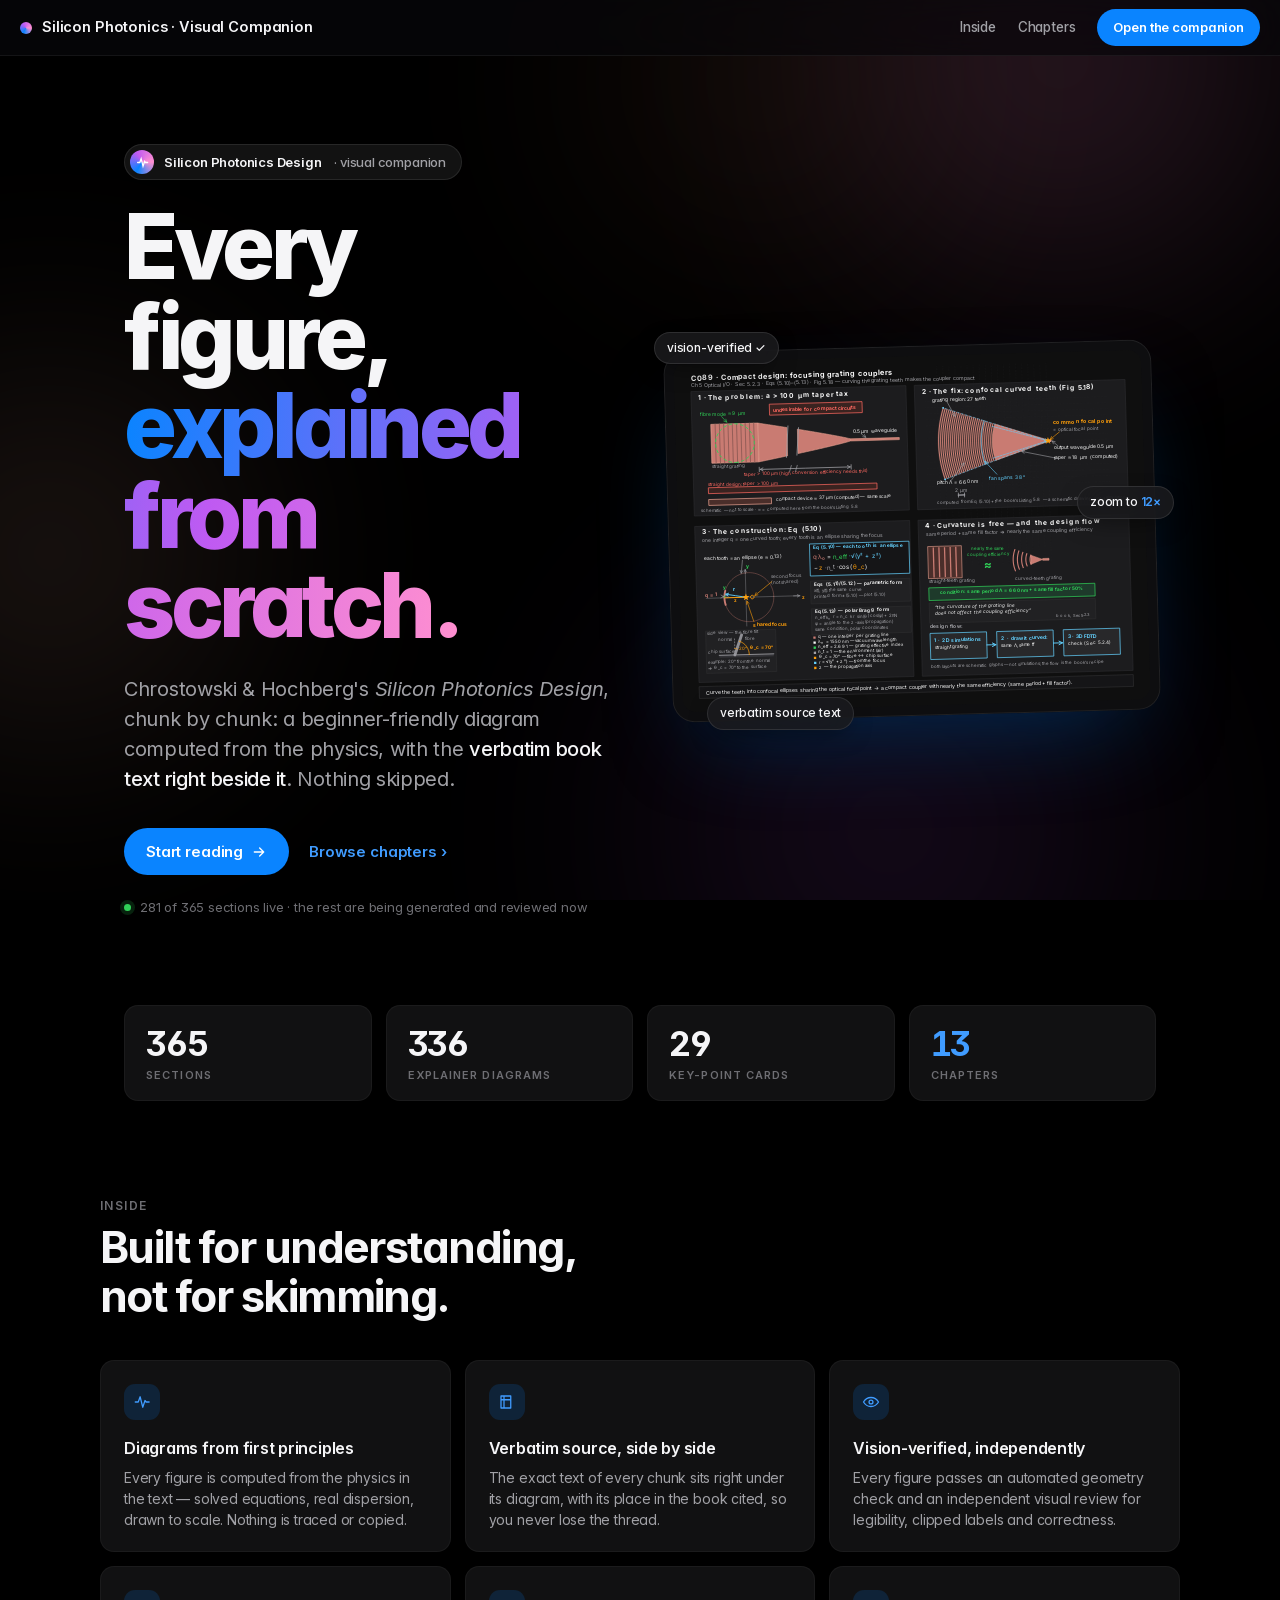
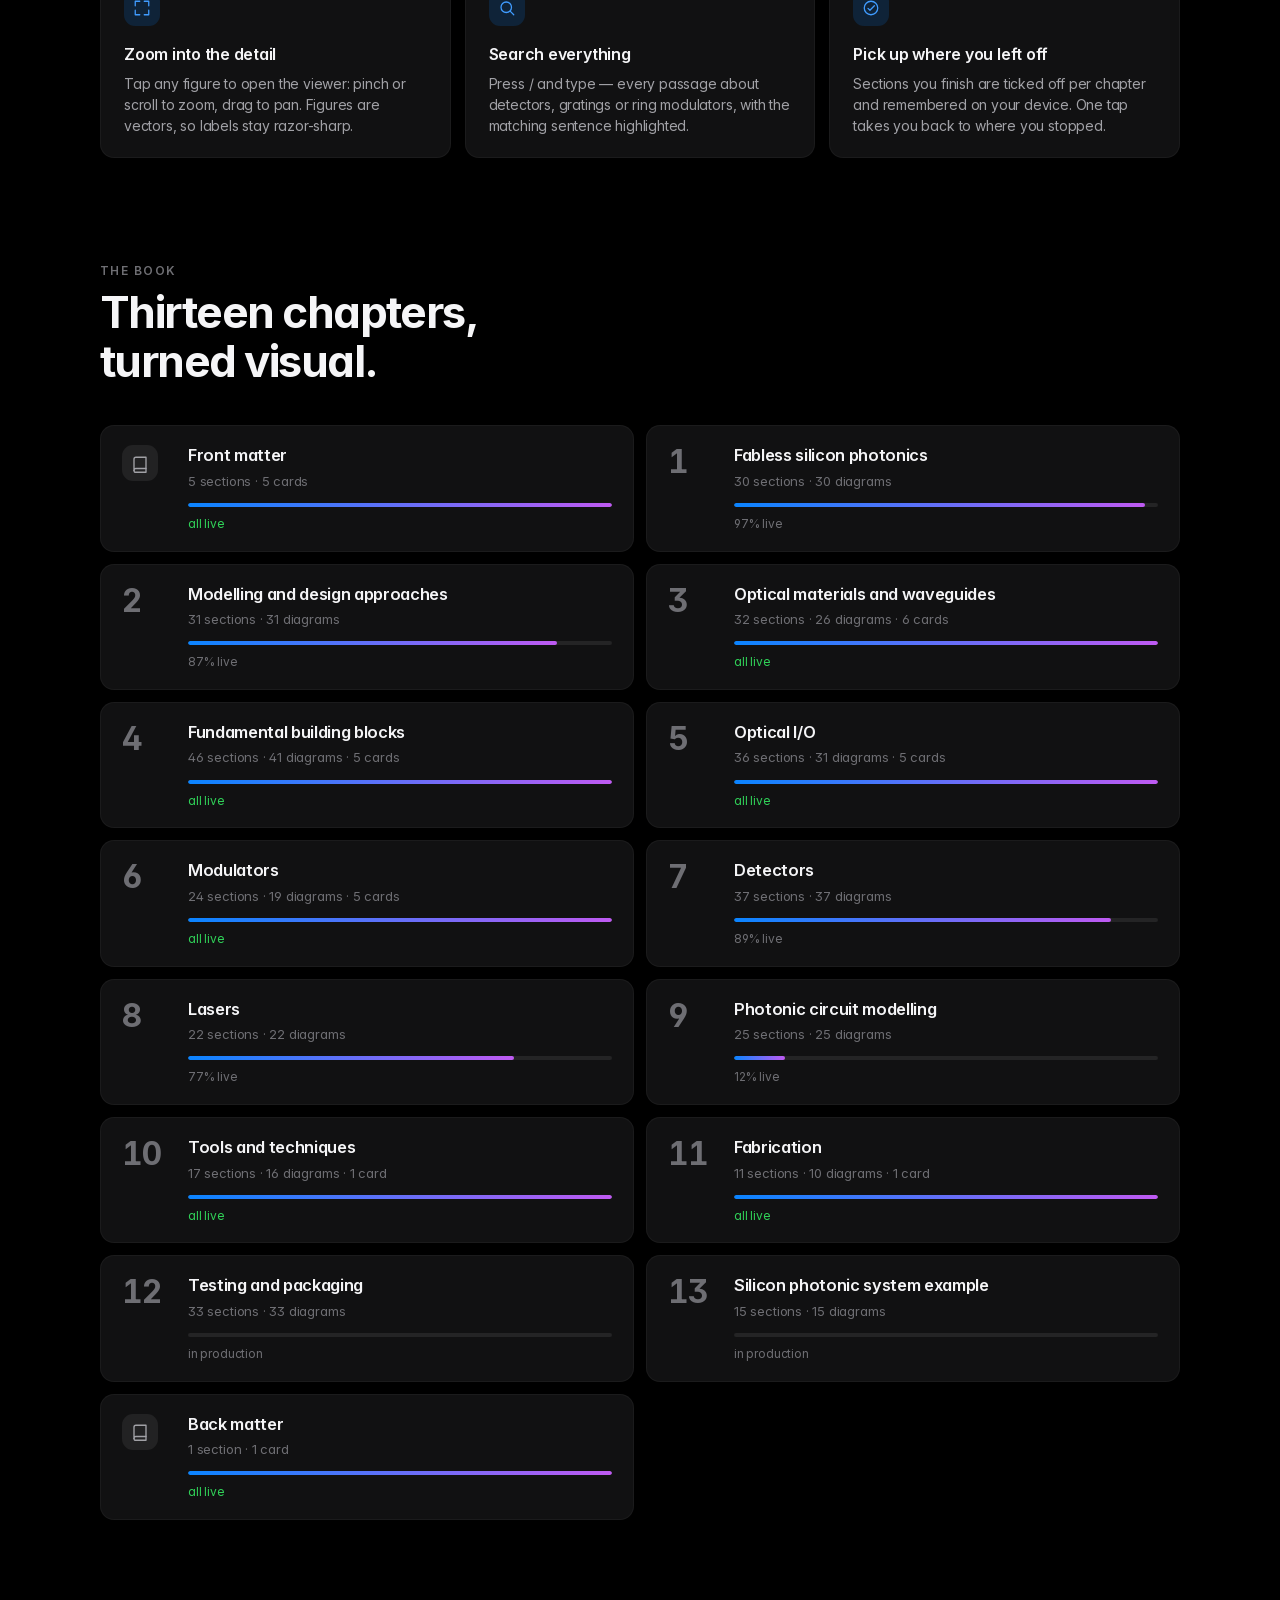
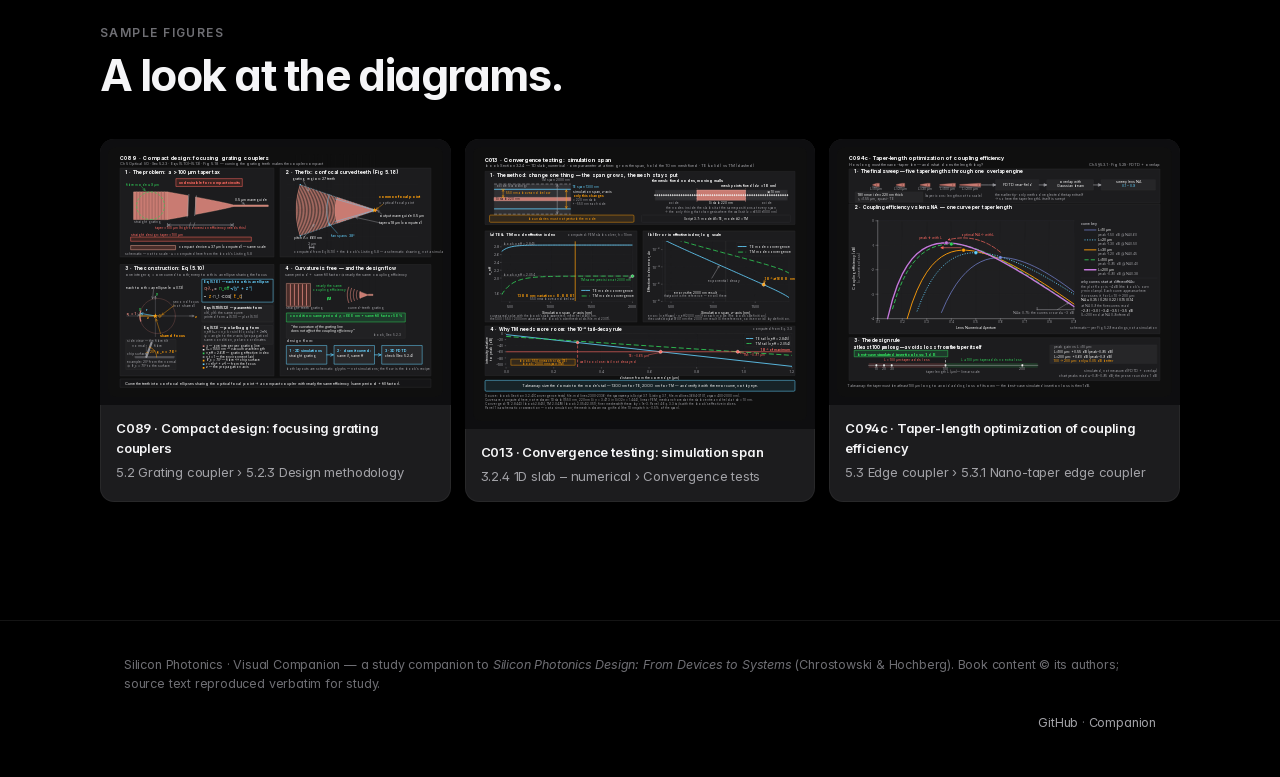
==== index.html @ 0f052da1 "Add reviewed sections C332 C336 C339 C343-C345 C348 C370-C372 Co-Authored-By: Claude Opus 5.5 (1M co" ====
<!DOCTYPE html>
<html lang="en">
<head>
<meta charset="utf-8">
<meta name="viewport" content="width=device-width, initial-scale=1, viewport-fit=cover">
<meta name="theme-color" content="#000000">
<title>Silicon Photonics · Visual Companion</title>
<meta name="description" content="An interactive visual companion to Silicon Photonics Design: From Devices to Systems — every chunk of the book with an annotated explainer diagram and its verbatim source text.">
<meta property="og:title" content="Silicon Photonics · Visual Companion">
<meta property="og:description" content="Every chunk of the book, paired with an explainer diagram generated from the physics — plus the verbatim source text.">
<meta property="og:image" content="assets/og.png">
<link rel="icon" href="assets/favicon.svg">
<link rel="preload" href="fonts/inter-800.woff2" as="font" type="font/woff2" crossorigin>
<link rel="stylesheet" href="assets/site.css">
</head>
<body class="landing">
<div class="ambient"><i class="b1"></i><i class="b2"></i><i class="b3"></i><i class="b4"></i></div>

<nav class="top">
  <a class="brand" href="index.html"><span class="dot"></span><span class="bt">Silicon Photonics <span class="bt2">· Visual Companion</span></span></a>
  <div class="links">
    <a class="hide-sm" href="#inside">Inside</a>
    <a class="hide-sm" href="#chapters">Chapters</a>
    <a class="btn btn-primary btn-sm" href="app.html" data-continue>Open the companion</a>
  </div>
</nav>

<header class="hero wrap">
  <div class="grid">
    <div class="copy">
      <span class="badgepill"><span class="bp-ic"><svg viewBox="0 0 24 24" fill="none" stroke="currentColor" stroke-width="2.4" stroke-linecap="round"><path d="M3 12h4l2.5-7 3.5 14 3-9 1.5 2h4"/></svg></span><b>Silicon Photonics Design</b><span class="hide-xs">&nbsp;· visual companion</span></span>
      <h1 class="display">Every figure,<br><span class="grad">explained from scratch.</span></h1>
      <p class="lede">Chrostowski &amp; Hochberg's <i>Silicon Photonics Design</i>, chunk by chunk: a beginner-friendly
      diagram computed from the physics, with the <b>verbatim book text right beside it</b>. Nothing skipped.</p>
      <div class="cta">
        <a class="btn btn-primary" href="app.html" data-continue>Start reading <svg viewBox="0 0 24 24" fill="none" stroke="currentColor" stroke-width="2" stroke-linecap="round" stroke-linejoin="round"><path d="M5 12h14M13 6l6 6-6 6"/></svg></a>
        <a class="btn btn-glass" id="resume" href="app.html" hidden>Continue · <span class="rs"></span></a>
        <a class="btn btn-plain" href="#chapters">Browse chapters ›</a>
      </div>
      <div class="mini"><span class="live-dot"></span>281 of 365 sections live · the rest are being generated and reviewed now</div>
    </div>
    <a class="visual" href="app.html#s-C089" aria-label="Open this figure in the companion"><div class="figfloat"><img src="figs/C089_focusing-grating-couplers.svg" alt="Compact design: focusing grating couplers" width="799" height="597"></div><span class="pill p1">vision-verified ✓</span><span class="pill p2">zoom to <b>12×</b></span><span class="pill p3">verbatim source text</span></a>
  </div>
</header>

<div class="wrap"><div class="stats">
  <div class="st"><b data-count="365">365</b><span>sections</span></div>
  <div class="st"><b data-count="336">336</b><span>explainer diagrams</span></div>
  <div class="st"><b data-count="29">29</b><span>key-point cards</span></div>
  <div class="st hl"><b data-count="13">13</b><span>chapters</span></div>
</div></div>

<section id="inside" class="sec wrap">
  <div class="kicker reveal">Inside</div>
  <h2 class="sect reveal">Built for understanding,<br>not for skimming.</h2>
  <div class="feats"><div class="feat reveal"><div class="ic"><svg viewBox="0 0 24 24" fill="none" stroke="currentColor" stroke-width="1.7" stroke-linecap="round" stroke-linejoin="round"><path d="M3 12h4l2.5-7 3.5 14 3-9 1.5 2h4"/></svg></div><h3>Diagrams from first principles</h3><p>Every figure is computed from the physics in the text — solved equations, real dispersion, drawn to scale. Nothing is traced or copied.</p></div>
<div class="feat reveal"><div class="ic"><svg viewBox="0 0 24 24" fill="none" stroke="currentColor" stroke-width="1.7" stroke-linecap="round" stroke-linejoin="round"><path d="M4 4h13v16H4zM8 4v16M4 9h13"/></svg></div><h3>Verbatim source, side by side</h3><p>The exact text of every chunk sits right under its diagram, with its place in the book cited, so you never lose the thread.</p></div>
<div class="feat reveal"><div class="ic"><svg viewBox="0 0 24 24" fill="none" stroke="currentColor" stroke-width="1.7" stroke-linecap="round" stroke-linejoin="round"><path d="M2 12s3.5-6 10-6 10 6 10 6-3.5 6-10 6S2 12 2 12z"/><circle cx="12" cy="12" r="2.6"/></svg></div><h3>Vision-verified, independently</h3><p>Every figure passes an automated geometry check and an independent visual review for legibility, clipped labels and correctness.</p></div>
<div class="feat reveal"><div class="ic"><svg viewBox="0 0 24 24" fill="none" stroke="currentColor" stroke-width="1.7" stroke-linecap="round" stroke-linejoin="round"><path d="M9 3H3v6M15 3h6v6M9 21H3v-6M21 15v6h-6"/></svg></div><h3>Zoom into the detail</h3><p>Tap any figure to open the viewer: pinch or scroll to zoom, drag to pan. Figures are vectors, so labels stay razor-sharp.</p></div>
<div class="feat reveal"><div class="ic"><svg viewBox="0 0 24 24" fill="none" stroke="currentColor" stroke-width="1.7" stroke-linecap="round" stroke-linejoin="round"><circle cx="11" cy="11" r="7"/><path d="M21 21l-4.5-4.5"/></svg></div><h3>Search everything</h3><p>Press / and type — every passage about detectors, gratings or ring modulators, with the matching sentence highlighted.</p></div>
<div class="feat reveal"><div class="ic"><svg viewBox="0 0 24 24" fill="none" stroke="currentColor" stroke-width="1.7" stroke-linecap="round" stroke-linejoin="round"><circle cx="12" cy="12" r="9"/><path d="M8 12.5l2.6 2.5L16.5 9"/></svg></div><h3>Pick up where you left off</h3><p>Sections you finish are ticked off per chapter and remembered on your device. One tap takes you back to where you stopped.</p></div></div>
</section>

<section id="chapters" class="sec wrap">
  <div class="kicker reveal">The book</div>
  <h2 class="sect reveal">Thirteen chapters,<br>turned visual.</h2>
  <div class="chgrid"><a class="chcard reveal" href="app.html#s-S1" data-ids="S1 C001 C002 C003 S508 C004 C005"><span class="num ico"><svg viewBox="0 0 24 24" fill="none" stroke="currentColor" stroke-width="1.8" stroke-linecap="round" stroke-linejoin="round"><path d="M4 5.5A2.5 2.5 0 0 1 6.5 3H20v15H6.5A2.5 2.5 0 0 0 4 20.5z"/><path d="M4 20.5A2.5 2.5 0 0 0 6.5 23H20v-5"/></svg></span><div class="body"><div class="name">Front matter</div><div class="meta">5 sections · 5 cards</div><div class="bar"><i style="width:100%"></i></div><div class="foot"><span class="live full">all live</span><span class="mine"></span></div></div></a>
<a class="chcard reveal" href="app.html#s-C201" data-ids="C201 C202 C203 C204 C205 C206 C207 C208 C209 C210 C211 C212 C213 C214 C215 C216 C217 C218 C219 C220 C221 C222 C223 C224 C225 C226 C227 C228 C229 C230"><span class="num">1</span><div class="body"><div class="name">Fabless silicon photonics</div><div class="meta">30 sections · 30 diagrams</div><div class="bar"><i style="width:97%"></i></div><div class="foot"><span class="live">97% live</span><span class="mine"></span></div></div></a>
<a class="chcard reveal" href="app.html#s-C241" data-ids="C241 C242 C243 C244 C245 C246 C247 C248 C249 C250 C251 C252 C253 C254 C255 C256 C257 C258 C259 C260 C261 C262 C263 C264 C265 C266 C267 C268 C269 C270 C271"><span class="num">2</span><div class="body"><div class="name">Modelling and design approaches</div><div class="meta">31 sections · 31 diagrams</div><div class="bar"><i style="width:87%"></i></div><div class="foot"><span class="live">87% live</span><span class="mine"></span></div></div></a>
<a class="chcard reveal" href="app.html#s-C006" data-ids="C006 C007a C007b C008 C009 C010a C010b C011 C012 C013 C014 C015 C016 C017 C018 C019 C020a C020b C021 C022 C023 C024 C025 C026 C027 C028a C028b S3457 C029 C030 C031 C032 S4214 C033"><span class="num">3</span><div class="body"><div class="name">Optical materials and waveguides</div><div class="meta">32 sections · 26 diagrams · 6 cards</div><div class="bar"><i style="width:100%"></i></div><div class="foot"><span class="live full">all live</span><span class="mine"></span></div></div></a>
<a class="chcard reveal" href="app.html#s-C034" data-ids="C034 C035 C036a C036b C036c C037 C038 C039 C040 C041a C041b C042 C043 C044 C045 C046 C047 C048 C049 C050 C051 C052 C281 C053 C054 C055 C056 C057 C058 C059a C059b C059c C060 C061 C062 C063 C064 C065 C066 C067 C068 C069 C070 C071 C072 S7376 C073"><span class="num">4</span><div class="body"><div class="name">Fundamental building blocks</div><div class="meta">46 sections · 41 diagrams · 5 cards</div><div class="bar"><i style="width:100%"></i></div><div class="foot"><span class="live full">all live</span><span class="mine"></span></div></div></a>
<a class="chcard reveal" href="app.html#s-C074" data-ids="C074 C075 C076 C077 C078 C079 C080 C081 C082 C083 C084 C085a C085b C086 C087a C087b C088 C089 C090a C090b C091 C092 C093a C093b C094a C094b C094c C095 C096 C097 C098 C099 S8811 C100 C101 C102 S9932 C103"><span class="num">5</span><div class="body"><div class="name">Optical I/O</div><div class="meta">36 sections · 31 diagrams · 5 cards</div><div class="bar"><i style="width:100%"></i></div><div class="foot"><span class="live full">all live</span><span class="mine"></span></div></div></a>
<a class="chcard reveal" href="app.html#s-C104" data-ids="C104 C105 C106 C107 C108 C109 C110 C111 C112 C113 C114 C115a C115b C116 C117 C118a C118b C118c C119 C120 S11261 C121 C122 C123 S12219 C124"><span class="num">6</span><div class="body"><div class="name">Modulators</div><div class="meta">24 sections · 19 diagrams · 5 cards</div><div class="bar"><i style="width:100%"></i></div><div class="foot"><span class="live full">all live</span><span class="mine"></span></div></div></a>
<a class="chcard reveal" href="app.html#s-C290" data-ids="C290 C291 C292 C293 C294 C295 C296 C297 C298 C299 C300 C301 C302 C303 C304 C305 C306 C307 C308 C309 C310 C311 C312 C313 C314 C315 C316 C317 C318 C319 C320 C321 C322 C323 C324 C325 C326"><span class="num">7</span><div class="body"><div class="name">Detectors</div><div class="meta">37 sections · 37 diagrams</div><div class="bar"><i style="width:89%"></i></div><div class="foot"><span class="live">89% live</span><span class="mine"></span></div></div></a>
<a class="chcard reveal" href="app.html#s-C330" data-ids="C330 C331 C332 C333 C334 C335 C336 C337 C338 C339 C340 C341 C342 C343 C344 C345 C346 C347 C348 C349 C350 C351"><span class="num">8</span><div class="body"><div class="name">Lasers</div><div class="meta">22 sections · 22 diagrams</div><div class="bar"><i style="width:77%"></i></div><div class="foot"><span class="live">77% live</span><span class="mine"></span></div></div></a>
<a class="chcard reveal" href="app.html#s-C370" data-ids="C370 C371 C372 C373 C374 C375 C376 C377 C378 C379 C380 C381 C382 C383 C384 C385 C386 C387 C388 C389 C390 C391 C392 C393 C394"><span class="num">9</span><div class="body"><div class="name">Photonic circuit modelling</div><div class="meta">25 sections · 25 diagrams</div><div class="bar"><i style="width:12%"></i></div><div class="foot"><span class="live">12% live</span><span class="mine"></span></div></div></a>
<a class="chcard reveal" href="app.html#s-C125a" data-ids="C125a C125b C126 C127 C128 S16036 C129 C130 C131 C132 C133 C134 C135 C136 C137 C138 C139 S16831 C140"><span class="num">10</span><div class="body"><div class="name">Tools and techniques</div><div class="meta">17 sections · 16 diagrams · 1 card</div><div class="bar"><i style="width:100%"></i></div><div class="foot"><span class="live full">all live</span><span class="mine"></span></div></div></a>
<a class="chcard reveal" href="app.html#s-C141" data-ids="C141 C142 C143 C144 C145 C146a C146b C147 C148 C149 C150"><span class="num">11</span><div class="body"><div class="name">Fabrication</div><div class="meta">11 sections · 10 diagrams · 1 card</div><div class="bar"><i style="width:100%"></i></div><div class="foot"><span class="live full">all live</span><span class="mine"></span></div></div></a>
<a class="chcard reveal" href="app.html#s-C410" data-ids="C410 C411 C412 C413 C414 C415 C416 C417 C418 C419 C420 C421 C422 C423 C424 C425 C426 C427 C428 C429 C430 C431 C432 C433 C434 C435 C436 C437 C438 C439 C440 C441 C442"><span class="num">12</span><div class="body"><div class="name">Testing and packaging</div><div class="meta">33 sections · 33 diagrams</div><div class="bar"><i style="width:0%"></i></div><div class="foot"><span class="live">in production</span><span class="mine"></span></div></div></a>
<a class="chcard reveal" href="app.html#s-C450" data-ids="C450 C451 C452 C453 C454 C455 C456 C457 C458 C459 C460 C461 C462 C463 C464"><span class="num">13</span><div class="body"><div class="name">Silicon photonic system example</div><div class="meta">15 sections · 15 diagrams</div><div class="bar"><i style="width:0%"></i></div><div class="foot"><span class="live">in production</span><span class="mine"></span></div></div></a>
<a class="chcard reveal" href="app.html#s-C151" data-ids="C151"><span class="num ico"><svg viewBox="0 0 24 24" fill="none" stroke="currentColor" stroke-width="1.8" stroke-linecap="round" stroke-linejoin="round"><path d="M4 5.5A2.5 2.5 0 0 1 6.5 3H20v15H6.5A2.5 2.5 0 0 0 4 20.5z"/><path d="M4 20.5A2.5 2.5 0 0 0 6.5 23H20v-5"/></svg></span><div class="body"><div class="name">Back matter</div><div class="meta">1 section · 1 card</div><div class="bar"><i style="width:100%"></i></div><div class="foot"><span class="live full">all live</span><span class="mine"></span></div></div></a></div>
</section>

<section id="showcase" class="sec wrap">
  <div class="kicker reveal">Sample figures</div>
  <h2 class="sect reveal">A look at the diagrams.</h2>
  <div class="show"><a class="shot reveal" href="app.html#s-C089"><div class="im"><img src="figs/C089_focusing-grating-couplers.svg" alt="Compact design: focusing grating couplers" loading="lazy" width="799" height="597"></div><div class="cap"><b>C089 · Compact design: focusing grating couplers</b><span>5.2 Grating coupler › 5.2.3 Design methodology</span></div></a>
<a class="shot reveal" href="app.html#s-C013"><div class="im"><img src="figs/C013_span-convergence.svg" alt="Convergence testing: simulation span" loading="lazy" width="799" height="655"></div><div class="cap"><b>C013 · Convergence testing: simulation span</b><span>3.2.4 1D slab – numerical › Convergence tests</span></div></a>
<a class="shot reveal" href="app.html#s-C094c"><div class="im"><img src="figs/C094c_taper-length-optimization.svg" alt="Taper-length optimization of coupling efficiency" loading="lazy" width="799" height="597"></div><div class="cap"><b>C094c · Taper-length optimization of coupling efficiency</b><span>5.3 Edge coupler › 5.3.1 Nano-taper edge coupler</span></div></a></div>
</section>

<footer>
  <div class="wrap"><div class="row">
    <span>Silicon Photonics · Visual Companion — a study companion to <i>Silicon Photonics Design: From Devices to Systems</i> (Chrostowski &amp; Hochberg). Book content © its authors; source text reproduced verbatim for study.</span>
    <span class="sp"><a href="https://github.com/jabezcharles420/silicon-photonics-companion">GitHub</a> · <a href="app.html">Companion</a></span>
  </div></div>
</footer>

<script src="assets/landing.js"></script>
</body>
</html>
---- assets/site.css ----
/* ============================================================
   Silicon Photonics · Visual Companion — design system
   Dark, Apple-inspired ("liquid glass"): #000 canvas, elevated
   #1C1C1E surfaces, frosted materials, radius 14, no hard borders.
   Figures share the same tokens (scripts/house_style.py) and
   embed Inter, so page and diagrams read as one surface.
   ============================================================ */

@font-face { font-family: 'Inter'; src: url('../fonts/inter-400.woff2') format('woff2'); font-weight: 400; font-style: normal; font-display: swap; }
@font-face { font-family: 'Inter'; src: url('../fonts/inter-500.woff2') format('woff2'); font-weight: 500; font-style: normal; font-display: swap; }
@font-face { font-family: 'Inter'; src: url('../fonts/inter-600.woff2') format('woff2'); font-weight: 600; font-style: normal; font-display: swap; }
@font-face { font-family: 'Inter'; src: url('../fonts/inter-700.woff2') format('woff2'); font-weight: 700; font-style: normal; font-display: swap; }
@font-face { font-family: 'Inter'; src: url('../fonts/inter-800.woff2') format('woff2'); font-weight: 800; font-style: normal; font-display: swap; }
@font-face { font-family: 'Inter'; src: url('../fonts/inter-400-italic.woff2') format('woff2'); font-weight: 400 700; font-style: italic; font-display: swap; }
@font-face { font-family: 'JetBrains Mono'; src: url('../fonts/jetbrains-mono-400.woff2') format('woff2'); font-weight: 400; font-style: normal; font-display: swap; }
@font-face { font-family: 'JetBrains Mono'; src: url('../fonts/jetbrains-mono-500.woff2') format('woff2'); font-weight: 500 700; font-style: normal; font-display: swap; }

:root {
  color-scheme: dark;
  --bg: #000000;
  --bg-elev: #1c1c1e;
  --bg-group: #2c2c2e;
  --surface: rgba(28, 28, 30, 0.62);
  --surface-hi: rgba(44, 44, 46, 0.72);
  --fig: #0e0e10;
  --hair: rgba(255, 255, 255, 0.08);
  --hair-2: rgba(255, 255, 255, 0.12);
  --text: #f5f5f7;
  --text-2: #a1a1a6;
  --text-3: #6e6e73;
  --blue: #0a84ff;
  --blue-hi: #409cff;
  --blue-dim: rgba(10, 132, 255, 0.16);
  --pink: #ff8fd0;
  --peach: #ffb9a3;
  --violet: #bf5af2;
  --green: #30d158;
  --orange: #ff9f0a;
  --amber: #ffd60a;
  --red: #ff453a;
  --r-lg: 20px;
  --r: 14px;
  --r-sm: 10px;
  --font: 'Inter', -apple-system, BlinkMacSystemFont, 'SF Pro Text', 'Segoe UI', system-ui, sans-serif;
  --mono: 'JetBrains Mono', 'SF Mono', ui-monospace, Menlo, Consolas, monospace;
  --ease: cubic-bezier(0.25, 0.1, 0.25, 1);
  --ease-out: cubic-bezier(0.16, 1, 0.3, 1);
  --bar-h: 56px;
}

* { box-sizing: border-box; }
html { -webkit-font-smoothing: antialiased; -moz-osx-font-smoothing: grayscale; text-size-adjust: 100%; scroll-behavior: smooth; }
body {
  margin: 0; background: var(--bg); color: var(--text);
  font-family: var(--font); font-size: 17px; line-height: 1.55;
  letter-spacing: -0.011em; font-feature-settings: 'cv11', 'ss01';
  min-height: 100vh; overflow-x: hidden;
}
::selection { background: rgba(10, 132, 255, 0.35); }
a { color: var(--blue-hi); text-decoration: none; }
a:hover { text-decoration: underline; text-underline-offset: 3px; }
img { max-width: 100%; }
button { font-family: inherit; }
:focus-visible { outline: 2px solid var(--blue); outline-offset: 2px; border-radius: 8px; }
[hidden] { display: none !important; }
kbd { font-family: var(--mono); font-size: 11px; padding: 1px 6px; border-radius: 5px; background: rgba(255, 255, 255, 0.08);
  box-shadow: inset 0 -1px 0 rgba(255, 255, 255, 0.08); color: var(--text-2); }
@media (prefers-reduced-motion: reduce) { *, *::before, *::after { animation: none !important; transition: none !important; scroll-behavior: auto !important; } }

/* ---- ambient gradient field ---- */
.ambient { position: fixed; inset: 0; z-index: -1; overflow: hidden; pointer-events: none; }
.ambient i { position: absolute; border-radius: 50%; filter: blur(110px); }
.ambient .b1 { width: 920px; height: 920px; top: -400px; right: -240px; opacity: 0.21; background: radial-gradient(closest-side, var(--pink), transparent 70%); }
.ambient .b2 { width: 820px; height: 820px; top: 16%; left: -360px; opacity: 0.15; background: radial-gradient(closest-side, var(--peach), transparent 70%); }
.ambient .b3 { width: 1020px; height: 1020px; bottom: -440px; right: -120px; opacity: 0.14; background: radial-gradient(closest-side, var(--violet), transparent 70%); }
.ambient .b4 { width: 760px; height: 760px; top: -300px; left: 30%; opacity: 0.09; background: radial-gradient(closest-side, #ff9f6e, transparent 70%); }
.ambient.dim .b1 { opacity: 0.1; } .ambient.dim .b3 { opacity: 0.08; }

/* ---- neutral card material (no saturate(): it amplified orb tint on cards) ---- */
.card-mat, .stats .st, .feat, .chcard, .pager a, .srcbox {
  background: var(--surface);
  -webkit-backdrop-filter: blur(30px); backdrop-filter: blur(30px);
  box-shadow: inset 0 0 0 1px rgba(255, 255, 255, 0.045);
}

/* ---- top navigation (landing) ---- */
nav.top {
  position: sticky; top: 0; z-index: 60; height: 56px;
  display: flex; align-items: center; gap: 20px; padding: 0 max(20px, env(safe-area-inset-left));
  background: rgba(8, 8, 10, 0.72);
  -webkit-backdrop-filter: blur(30px) saturate(180%); backdrop-filter: blur(30px) saturate(180%);
  border-bottom: 1px solid rgba(255, 255, 255, 0.06);
}
.brand { display: flex; align-items: center; gap: 10px; font-size: 14.5px; font-weight: 600; color: var(--text); letter-spacing: -0.01em; white-space: nowrap; min-width: 0; }
.brand:hover { text-decoration: none; }
.brand .dot { width: 12px; height: 12px; border-radius: 50%; flex-shrink: 0;
  background: conic-gradient(from 210deg, var(--blue), var(--violet), var(--pink), var(--blue)); }
nav.top .links { display: flex; align-items: center; gap: 22px; margin-left: auto; }
nav.top .links a:not(.btn) { color: var(--text-2); font-size: 13.5px; font-weight: 500; }
nav.top .links a:not(.btn):hover { color: var(--text); text-decoration: none; }

/* ---- buttons ---- */
.btn {
  display: inline-flex; align-items: center; gap: 8px;
  border-radius: 980px; padding: 12px 22px; border: 0;
  font-family: var(--font); font-size: 15px; font-weight: 600; letter-spacing: -0.01em;
  cursor: pointer; transition: background 0.25s var(--ease), transform 0.25s var(--ease), box-shadow 0.25s var(--ease); white-space: nowrap;
}
.btn svg { width: 16px; height: 16px; }
.btn:hover { text-decoration: none; }
.btn-primary, .btn-primary:visited { background: var(--blue); color: #fff; }
.btn-primary:hover { background: #2690ff; transform: translateY(-1px); box-shadow: 0 10px 30px -10px rgba(10, 132, 255, 0.7); }
.btn-glass { background: rgba(255, 255, 255, 0.1); color: var(--text); }
.btn-glass:hover { background: rgba(255, 255, 255, 0.16); transform: translateY(-1px); }
.btn-glass .rs { font-family: var(--mono); font-size: 13px; color: var(--blue-hi); }
.btn-plain { background: transparent; color: var(--blue-hi); padding: 12px 4px; }
.btn-plain:hover { text-decoration: underline; text-underline-offset: 4px; }
.btn-sm { padding: 8px 16px; font-size: 13px; }

/* ---- layout ---- */
.wrap { max-width: 1080px; margin: 0 auto; padding: 0 24px; }
.kicker { font-size: 12px; font-weight: 600; letter-spacing: 0.12em; text-transform: uppercase; color: var(--text-3); }
h1.display { font-size: clamp(44px, 7vw, 92px); font-weight: 800; letter-spacing: -0.05em; line-height: 1.0; margin: 22px 0 0; }
h2.sect { font-size: clamp(28px, 4vw, 44px); font-weight: 700; letter-spacing: -0.035em; line-height: 1.1; margin: 8px 0 0; }
.grad { background: linear-gradient(92deg, var(--blue) 0%, var(--violet) 52%, var(--pink) 100%);
  -webkit-background-clip: text; background-clip: text; color: transparent; }
.lede { font-size: clamp(17px, 1.7vw, 20px); color: var(--text-2); line-height: 1.5; letter-spacing: -0.015em; }
.sec { padding: 96px 0 8px; scroll-margin-top: 40px; }

/* ---- hero ---- */
.hero { padding: 88px 24px 24px; }
.hero .grid { display: grid; grid-template-columns: minmax(0, 1fr) minmax(0, 1fr); gap: 56px; align-items: center; }
.badgepill { display: inline-flex; align-items: center; gap: 10px; padding: 6px 16px 6px 6px; border-radius: 980px;
  background: rgba(255, 255, 255, 0.07); box-shadow: inset 0 0 0 1px rgba(255, 255, 255, 0.09);
  font-size: 13px; font-weight: 500; color: var(--text-2); white-space: nowrap; }
.badgepill .bp-ic { width: 24px; height: 24px; border-radius: 50%; display: flex; align-items: center; justify-content: center;
  background: conic-gradient(from 210deg, var(--blue), var(--violet), var(--pink), var(--blue)); }
.badgepill .bp-ic svg { width: 13px; height: 13px; color: #fff; }
.badgepill b { color: var(--text); font-weight: 600; }
.hero .lede { max-width: 560px; margin: 24px 0 0; }
.hero .lede b { color: var(--text); font-weight: 500; }
.hero .cta { display: flex; gap: 12px 16px; align-items: center; margin-top: 34px; flex-wrap: wrap; }
.hero .mini { margin-top: 22px; font-size: 13px; color: var(--text-3); display: flex; align-items: center; gap: 9px; }
.live-dot { width: 7px; height: 7px; border-radius: 50%; background: var(--green); box-shadow: 0 0 0 4px rgba(48, 209, 88, 0.16); flex-shrink: 0; }
.hero .visual { position: relative; display: block; }
.hero .visual:hover { text-decoration: none; }
.hero .figfloat { border-radius: 22px; padding: 10px; background: var(--fig);
  box-shadow: inset 0 0 0 1px rgba(255, 255, 255, 0.08), 0 44px 96px -32px rgba(10, 132, 255, 0.32), 0 34px 80px -24px rgba(0, 0, 0, 0.8);
  transform: rotate(-1.6deg); transition: transform 0.6s var(--ease-out); }
.hero .visual:hover .figfloat { transform: rotate(0deg) scale(1.015); }
.hero .figfloat img { display: block; width: 100%; height: auto; border-radius: 14px; }
.hero .pill { position: absolute; padding: 7px 13px; border-radius: 980px; font-size: 12px; font-weight: 500;
  color: var(--text); background: rgba(28, 28, 30, 0.82);
  -webkit-backdrop-filter: blur(20px) saturate(180%); backdrop-filter: blur(20px) saturate(180%);
  box-shadow: inset 0 0 0 1px rgba(255, 255, 255, 0.1), 0 8px 24px -8px rgba(0, 0, 0, 0.6); white-space: nowrap; }
.hero .pill b { color: var(--blue-hi); font-weight: 600; }
.hero .p1 { top: -14px; left: -14px; } .hero .p2 { top: 38%; right: -18px; } .hero .p3 { bottom: -14px; left: 8%; }

/* ---- stats ---- */
.stats { display: grid; grid-template-columns: repeat(4, minmax(0, 1fr)); gap: 14px; margin-top: 64px; }
.stats .st { padding: 20px 22px 17px; border-radius: var(--r); }
.stats .st b { display: block; font-size: 34px; font-weight: 700; letter-spacing: -0.035em; line-height: 1.1; font-variant-numeric: tabular-nums; }
.stats .st span { display: block; margin-top: 4px; font-size: 11px; font-weight: 600; letter-spacing: 0.1em; text-transform: uppercase; color: var(--text-3); }
.stats .st.hl b { color: var(--blue-hi); }

/* ---- features ---- */
.feats { display: grid; grid-template-columns: repeat(3, 1fr); gap: 14px; margin-top: 40px; }
.feat { padding: 24px 24px 22px; border-radius: var(--r); transition: transform 0.35s var(--ease), background 0.35s var(--ease); }
.feat:hover { transform: translateY(-3px); background: var(--surface-hi); }
.feat .ic { width: 36px; height: 36px; border-radius: 11px; display: flex; align-items: center; justify-content: center;
  background: var(--blue-dim); color: var(--blue-hi); margin-bottom: 16px; }
.feat .ic svg { width: 18px; height: 18px; }
.feat h3 { margin: 0 0 6px; font-size: 16px; font-weight: 600; letter-spacing: -0.015em; }
.feat p { margin: 0; font-size: 14px; color: var(--text-2); line-height: 1.5; }

/* ---- chapters ---- */
.chgrid { display: grid; grid-template-columns: repeat(2, 1fr); gap: 12px; margin-top: 40px; }
.chcard { display: grid; grid-template-columns: 52px minmax(0, 1fr); gap: 14px; padding: 20px 22px 18px; border-radius: var(--r); color: var(--text);
  transition: transform 0.35s var(--ease), background 0.35s var(--ease); }
.chcard:hover { transform: translateY(-3px); background: var(--surface-hi); text-decoration: none; }
.chcard .num { font-size: 32px; font-weight: 700; letter-spacing: -0.045em; line-height: 1; color: var(--text-3); font-variant-numeric: tabular-nums; padding-top: 1px; }
.chcard:hover .num { color: var(--text-2); }
.chcard .num.ico { width: 36px; height: 36px; border-radius: 11px; display: flex; align-items: center; justify-content: center; background: rgba(255, 255, 255, 0.07); color: var(--text-2); }
.chcard .num.ico svg { width: 18px; height: 18px; }
.chcard .name { font-size: 16.5px; font-weight: 600; letter-spacing: -0.02em; line-height: 1.25; }
.chcard .meta { margin: 5px 0 12px; font-size: 13px; color: var(--text-3); }
.chcard .bar { height: 4px; border-radius: 4px; background: rgba(255, 255, 255, 0.08); overflow: hidden; }
.chcard .bar i { display: block; height: 100%; border-radius: 4px; background: linear-gradient(90deg, var(--blue), var(--violet)); }
.chcard .foot { display: flex; justify-content: space-between; margin-top: 8px; font-size: 12px; color: var(--text-3); }
.chcard .live.full { color: var(--green); }
.chcard .mine { color: var(--blue-hi); }

/* ---- showcase ---- */
.show { display: grid; grid-template-columns: repeat(3, 1fr); gap: 14px; margin-top: 40px; }
.shot { display: block; border-radius: var(--r); overflow: hidden; background: var(--bg-elev); color: var(--text);
  box-shadow: inset 0 0 0 1px rgba(255, 255, 255, 0.05); transition: transform 0.35s var(--ease); }
.shot:hover { transform: translateY(-3px); text-decoration: none; }
.shot .im { background: var(--fig); padding: 8px; }
.shot img { display: block; width: 100%; height: auto; border-radius: 8px; }
.shot .cap { padding: 13px 16px 16px; font-size: 13px; color: var(--text-2); display: flex; flex-direction: column; gap: 3px; }
.shot .cap b { color: var(--text); font-weight: 600; }

footer { margin-top: 110px; border-top: 1px solid var(--hair); padding: 34px 0 44px; }
footer .row { display: flex; gap: 20px 26px; align-items: center; flex-wrap: wrap; font-size: 12.5px; color: var(--text-3); }
footer a { color: var(--text-2); }
footer .sp { margin-left: auto; }

.reveal { opacity: 0; transform: translateY(16px); transition: opacity 0.8s var(--ease-out), transform 0.8s var(--ease-out); }
.reveal.in { opacity: 1; transform: none; }

@media (max-width: 980px) {
  .hero .grid { grid-template-columns: 1fr; gap: 44px; }
  .feats, .show { grid-template-columns: 1fr 1fr; }
  .stats { grid-template-columns: repeat(2, 1fr); }
}
@media (max-width: 640px) {
  .hide-sm, .bt2 { display: none; }
  .hero { padding-top: 48px; }
  .hero .pill { display: none; }
  .hero .figfloat { transform: none; }
  .feats, .show, .chgrid { grid-template-columns: 1fr; }
  .sec { padding-top: 72px; }
  .stats { margin-top: 44px; gap: 10px; }
  .stats .st { padding: 16px 16px 14px; } .stats .st b { font-size: 28px; }
  footer .sp { margin-left: 0; }
}
@media (max-width: 400px) { .hide-xs { display: none; } }

/* ============================================================
   COMPANION (app.html)
   ============================================================ */
body.app { font-size: 16px; }
.appbar {
  position: sticky; top: 0; z-index: 70; height: var(--bar-h);
  display: flex; align-items: center; gap: 14px; padding: 0 16px;
  background: rgba(8, 8, 10, 0.78);
  -webkit-backdrop-filter: blur(30px) saturate(180%); backdrop-filter: blur(30px) saturate(180%);
  border-bottom: 1px solid rgba(255, 255, 255, 0.06);
}
.appbar .brand { font-size: 14px; }
.iconbtn { width: 36px; height: 36px; border-radius: 10px; border: 0; cursor: pointer; flex-shrink: 0;
  background: transparent; color: var(--text-2); display: inline-flex; align-items: center; justify-content: center; transition: background 0.2s, color 0.2s; }
.iconbtn:hover { background: rgba(255, 255, 255, 0.08); color: var(--text); }
.iconbtn svg { width: 19px; height: 19px; }
.menubtn, .searchbtn { display: none; }
.crumb { min-width: 0; flex: 0 1 auto; font-size: 13px; color: var(--text-2); white-space: nowrap; overflow: hidden; text-overflow: ellipsis;
  padding-left: 14px; border-left: 1px solid var(--hair-2); }
.crumb span { color: var(--text-3); margin-right: 7px; }
.searchwrap { flex: 0 1 380px; margin-left: auto; position: relative; }
.searchwrap input {
  width: 100%; height: 36px; padding: 0 36px 0 36px; border-radius: 10px; border: 0;
  background: rgba(255, 255, 255, 0.07); color: var(--text); font-family: var(--font); font-size: 14px; outline: none;
  transition: background 0.25s var(--ease), box-shadow 0.25s var(--ease);
}
.searchwrap input::-webkit-search-cancel-button { filter: invert(0.6); }
.searchwrap input:focus { background: rgba(255, 255, 255, 0.1); box-shadow: 0 0 0 3px rgba(10, 132, 255, 0.35); }
.searchwrap input::placeholder { color: var(--text-3); }
.searchwrap .sicon { position: absolute; left: 12px; top: 10.5px; width: 15px; height: 15px; color: var(--text-3); pointer-events: none; }
.searchwrap .kbd { position: absolute; right: 9px; top: 8.5px; pointer-events: none; transition: opacity 0.2s; }
.prog { display: flex; align-items: center; gap: 9px; font-size: 12.5px; color: var(--text-2); white-space: nowrap; flex-shrink: 0; }
.prog b { color: var(--text); font-weight: 600; font-variant-numeric: tabular-nums; }
.ring .rt { fill: none; stroke: rgba(255, 255, 255, 0.12); stroke-width: 2.6; }
.ring .rf { fill: none; stroke: var(--green); stroke-width: 2.6; stroke-linecap: round; transition: stroke-dasharray 0.5s var(--ease); }

.shell { display: grid; grid-template-columns: 316px minmax(0, 1fr); align-items: start; }

/* ---- sidebar ---- */
.side {
  position: sticky; top: var(--bar-h); height: calc(100vh - var(--bar-h)); height: calc(100dvh - var(--bar-h));
  overflow-y: auto; overscroll-behavior: contain; padding: 12px 10px 60px;
  border-right: 1px solid rgba(255, 255, 255, 0.055);
  scrollbar-width: thin; scrollbar-color: rgba(255, 255, 255, 0.16) transparent;
}
.side::-webkit-scrollbar { width: 8px; }
.side::-webkit-scrollbar-thumb { background: rgba(255, 255, 255, 0.14); border-radius: 4px; }
.chap { border-radius: 12px; margin-bottom: 2px; }
.chap.current { background: rgba(255, 255, 255, 0.03); }
.chhead { width: 100%; display: grid; grid-template-columns: 30px minmax(0, 1fr) auto 14px; gap: 10px; align-items: center;
  padding: 10px 10px 8px; border: 0; background: none; color: var(--text); text-align: left; cursor: pointer; border-radius: 12px; }
.chhead:hover { background: rgba(255, 255, 255, 0.05); }
.cnum { font-size: 15px; font-weight: 700; letter-spacing: -0.03em; color: var(--text-3); text-align: center; font-variant-numeric: tabular-nums; }
.chap.current .cnum { color: var(--blue-hi); }
.cname { font-size: 13.5px; font-weight: 600; line-height: 1.3; letter-spacing: -0.01em; overflow: hidden; text-overflow: ellipsis; }
.cname small { display: block; font-size: 10.5px; font-weight: 600; letter-spacing: 0.08em; text-transform: uppercase; color: var(--text-3); margin-bottom: 1px; }
.ccount { font-size: 11.5px; color: var(--text-3); font-variant-numeric: tabular-nums; }
.chhead .chev { width: 14px; height: 14px; color: var(--text-3); transition: transform 0.25s var(--ease); }
.chap.open .chhead .chev { transform: rotate(90deg); }
.cbar { height: 2px; margin: 0 12px 6px 50px; border-radius: 2px; background: rgba(255, 255, 255, 0.06); overflow: hidden; }
.cbar i { display: block; height: 100%; background: var(--green); border-radius: 2px; transition: width 0.4s var(--ease); }
.chap .items { display: none; padding: 0 0 8px; }
.chap.open .items { display: block; }
a.item { display: grid; grid-template-columns: 48px minmax(0, 1fr) 14px; gap: 6px; align-items: baseline;
  padding: 7px 10px 7px 8px; border-radius: 9px; color: var(--text-2); font-size: 13px; line-height: 1.38;
  transition: background 0.15s var(--ease), color 0.15s var(--ease); }
a.item:hover { background: rgba(255, 255, 255, 0.06); color: var(--text); text-decoration: none; }
a.item.active { background: var(--blue-dim); color: var(--text); }
a.item.active .iid { color: var(--blue-hi); }
a.item .iid { font-family: var(--mono); font-size: 10.5px; color: var(--text-3); text-align: right; }
a.item.src .it { font-style: italic; color: var(--text-3); }
a.item .st { width: 14px; font-size: 11px; color: var(--green); text-align: center; }
a.item .st.pd::after { content: ''; display: inline-block; width: 6px; height: 6px; border-radius: 50%; border: 1.5px solid var(--orange); opacity: 0.8; }
.rhead { display: flex; align-items: center; gap: 10px; padding: 6px 10px 12px; font-size: 12.5px; color: var(--text-2); }
.rhead b { color: var(--text); font-weight: 600; }
.rhead .clear { margin-left: auto; border: 0; background: rgba(255, 255, 255, 0.08); color: var(--text); border-radius: 980px; padding: 4px 11px; font-size: 12px; cursor: pointer; }
.rch { padding: 10px 10px 2px 64px; font-size: 10.5px; font-weight: 600; letter-spacing: 0.08em; text-transform: uppercase; color: var(--text-3); }
.snip { display: block; margin-top: 3px; font-size: 12px; color: var(--text-3); line-height: 1.45; }
mark { background: rgba(255, 214, 10, 0.22); color: var(--text); border-radius: 3px; padding: 0 1px; }
.scrim { display: none; }

/* ---- main column ---- */
.main { min-width: 0; padding: 40px 48px 110px; }
.main .inner { max-width: 1000px; margin: 0 auto; }
.kick { font-size: 12px; font-weight: 600; letter-spacing: 0.08em; text-transform: uppercase; color: var(--text-3); }
.stitle { margin: 8px 0 0; font-size: clamp(26px, 3.2vw, 38px); font-weight: 700; letter-spacing: -0.035em; line-height: 1.12; text-wrap: balance; }
.chips { display: flex; flex-wrap: wrap; gap: 8px; margin-top: 16px; align-items: center; }
.chip { display: inline-flex; align-items: center; gap: 6px; height: 26px; padding: 0 11px; border-radius: 980px; border: 0;
  font-size: 12px; font-weight: 600; background: rgba(255, 255, 255, 0.08); color: var(--text-2); white-space: nowrap; }
.chip.id { font-family: var(--mono); font-weight: 500; color: var(--text); }
.chip.blue { background: var(--blue-dim); color: var(--blue-hi); }
.chip.amber { background: rgba(255, 214, 10, 0.13); color: var(--amber); }
.chip.warn { background: rgba(255, 159, 10, 0.14); color: var(--orange); }
.chip.plain { background: transparent; box-shadow: inset 0 0 0 1px var(--hair-2); font-weight: 500; max-width: 100%; overflow: hidden; text-overflow: ellipsis; }
.chip.toggle { cursor: pointer; margin-left: auto; transition: background 0.2s, color 0.2s; }
.chip.toggle svg { width: 13px; height: 13px; opacity: 0.5; }
.chip.toggle:hover { background: rgba(255, 255, 255, 0.13); color: var(--text); }
.chip.toggle.on { background: rgba(48, 209, 88, 0.15); color: var(--green); }
.chip.toggle.on svg { opacity: 1; }
.pdot { width: 7px; height: 7px; border-radius: 50%; background: var(--orange); flex-shrink: 0; animation: pulse 1.6s ease-in-out infinite; }
@keyframes pulse { 0%, 100% { opacity: 1; } 50% { opacity: 0.35; } }

/* figure */
.figcard { margin: 26px 0 0; border-radius: var(--r-lg); background: var(--fig); padding: 10px;
  box-shadow: inset 0 0 0 1px rgba(255, 255, 255, 0.06), 0 30px 80px -40px rgba(0, 0, 0, 0.9); }
.figbtn { position: relative; display: block; width: 100%; padding: 0; border: 0; background: var(--fig); border-radius: 12px;
  cursor: zoom-in; overflow: hidden; }
.figbtn img { display: block; width: 100%; height: auto; }
.figbtn .expand { position: absolute; right: 12px; bottom: 12px; display: inline-flex; align-items: center; gap: 7px;
  padding: 7px 12px; border-radius: 980px; font-size: 12.5px; font-weight: 600; color: var(--text);
  background: rgba(28, 28, 30, 0.78); -webkit-backdrop-filter: blur(20px); backdrop-filter: blur(20px);
  box-shadow: inset 0 0 0 1px rgba(255, 255, 255, 0.12); opacity: 0; transform: translateY(4px); transition: opacity 0.25s, transform 0.25s; }
.figbtn .expand svg { width: 13px; height: 13px; }
.figbtn:hover .expand, .figbtn:focus-visible .expand { opacity: 1; transform: none; }
@media (hover: none) { .figbtn .expand { opacity: 1; transform: none; } }
.figcard figcaption { display: flex; gap: 14px; align-items: baseline; justify-content: space-between; padding: 11px 6px 3px; font-size: 12.5px; color: var(--text-3); }
.figcard figcaption a { color: var(--text-2); white-space: nowrap; }
.figcard.pending { padding: 18px; display: grid; gap: 16px; background: var(--surface); box-shadow: inset 0 0 0 1px rgba(255, 255, 255, 0.05); }
.sk { display: grid; grid-template-columns: 1.3fr 1fr 1fr; gap: 10px; height: 96px; }
.sk i { border-radius: 10px; background: linear-gradient(110deg, rgba(255,255,255,0.04) 30%, rgba(255,255,255,0.085) 50%, rgba(255,255,255,0.04) 70%);
  background-size: 220% 100%; animation: shimmer 2.4s linear infinite; }
.sk i:nth-child(2) { animation-delay: 0.2s; } .sk i:nth-child(3) { animation-delay: 0.4s; }
@keyframes shimmer { from { background-position: 130% 0; } to { background-position: -90% 0; } }
.pmsg { display: flex; align-items: center; gap: 12px; font-size: 14px; color: var(--text-2); line-height: 1.45; }
.pmsg b { color: var(--text); font-weight: 600; margin-right: 5px; }

/* source text */
.srcbox { margin-top: 22px; border-radius: var(--r-lg); }
.srchead { width: 100%; display: flex; align-items: baseline; gap: 12px; padding: 18px 24px; border: 0; background: none;
  color: var(--text); cursor: pointer; text-align: left; border-radius: var(--r-lg); }
.srchead .t { display: flex; flex-wrap: wrap; align-items: baseline; gap: 2px 12px; min-width: 0; }
.srchead .lbl { font-size: 15px; font-weight: 700; letter-spacing: -0.015em; }
.srchead .sub { font-size: 12.5px; color: var(--text-3); }
.srchead .chev { width: 15px; height: 15px; color: var(--text-3); margin-left: auto; align-self: center; transition: transform 0.25s var(--ease); }
.srcbox:not(.open) .srchead .chev { transform: rotate(-90deg); }
.srcbox:not(.open) .body { display: none; }
.prose { padding: 4px 32px 30px; border-top: 1px solid var(--hair); max-width: none; }
.prose > * { max-width: 72ch; }
.prose h1, .prose h2, .prose h3, .prose h4 { color: var(--text); letter-spacing: -0.02em; line-height: 1.25; }
.prose h1 { font-size: 22px; margin: 26px 0 8px; } .prose h2 { font-size: 19px; margin: 26px 0 8px; }
.prose h3 { font-size: 16.5px; margin: 22px 0 7px; } .prose h4 { font-size: 15px; margin: 20px 0 6px; color: var(--text-2); }
.prose p, .prose li { font-size: 16px; line-height: 1.72; color: #dcdce1; letter-spacing: -0.006em; }
.prose a { word-break: break-word; }
.prose code { font-family: var(--mono); font-size: 13px; background: rgba(255, 255, 255, 0.07); padding: 1.5px 6px; border-radius: 6px; color: #e8e8ee; }
.prose pre { background: #0b0b0d; border-radius: var(--r-sm); padding: 16px 18px; overflow-x: auto; max-width: 100%; box-shadow: inset 0 0 0 1px var(--hair); }
.prose pre code { background: none; padding: 0; font-size: 12.5px; line-height: 1.6; }
.prose blockquote { margin: 16px 0; padding: 4px 18px; border-left: 3px solid rgba(10, 132, 255, 0.6); color: var(--text-2); }
.prose table { border-collapse: collapse; margin: 16px 0; font-size: 14px; width: 100%; display: block; overflow-x: auto; }
.prose th, .prose td { text-align: left; padding: 8px 12px; border-bottom: 1px solid var(--hair); }
.prose th { color: var(--text-2); font-weight: 600; }
.prose hr { border: 0; border-top: 1px solid var(--hair); margin: 24px 0; }
.prose img { display: none; }

/* pager */
.pager { display: grid; grid-template-columns: 1fr 1fr; gap: 12px; margin-top: 36px; }
.pager a { display: flex; flex-direction: column; gap: 4px; padding: 16px 20px; border-radius: var(--r); color: var(--text-2); font-size: 12.5px;
  transition: background 0.25s var(--ease), transform 0.25s var(--ease); min-width: 0; }
.pager a:hover { background: var(--surface-hi); text-decoration: none; transform: translateY(-2px); }
.pager a span { font-weight: 600; color: var(--blue-hi); }
.pager a b { color: var(--text); font-weight: 600; font-size: 14.5px; line-height: 1.3; overflow: hidden; text-overflow: ellipsis; display: -webkit-box; -webkit-line-clamp: 2; -webkit-box-orient: vertical; }
.pager a.nxt { text-align: right; align-items: flex-end; grid-column: 2; }
.keyhint { margin: 18px 0 0; text-align: center; font-size: 12px; color: var(--text-3); }

/* lightbox */
.lightbox { position: fixed; inset: 0; z-index: 100; background: rgba(0, 0, 0, 0.94);
  -webkit-backdrop-filter: blur(12px); backdrop-filter: blur(12px); animation: fadein 0.2s var(--ease); }
@keyframes fadein { from { opacity: 0; } }
body.lb-open { overflow: hidden; }
.lb-stage { position: absolute; inset: 0; overflow: hidden; cursor: grab; touch-action: none; }
.lb-stage.grabbing { cursor: grabbing; }
.lb-stage img { position: absolute; left: 0; top: 0; max-width: none; transform-origin: 0 0; user-select: none; }
.lb-top { position: absolute; top: 0; left: 0; right: 0; display: flex; align-items: center; gap: 12px; padding: 12px 14px 12px 20px;
  background: linear-gradient(rgba(0, 0, 0, 0.7), transparent); pointer-events: none; }
.lb-top > * { pointer-events: auto; }
.lb-title { flex: 1; min-width: 0; font-size: 14px; font-weight: 600; white-space: nowrap; overflow: hidden; text-overflow: ellipsis; }
.lb-title .chip { height: 22px; font-family: var(--mono); font-weight: 500; margin-right: 10px; color: var(--text); }
.lb-top .iconbtn { background: rgba(44, 44, 46, 0.8); color: var(--text); }
.lb-bar { position: absolute; left: 50%; bottom: max(20px, env(safe-area-inset-bottom)); transform: translateX(-50%);
  display: flex; align-items: center; gap: 4px; padding: 5px; border-radius: 980px;
  background: rgba(44, 44, 46, 0.82); -webkit-backdrop-filter: blur(20px) saturate(180%); backdrop-filter: blur(20px) saturate(180%);
  box-shadow: inset 0 0 0 1px rgba(255, 255, 255, 0.1), 0 12px 40px -10px rgba(0, 0, 0, 0.8); }
.lb-bar button { height: 34px; min-width: 34px; padding: 0 10px; border: 0; border-radius: 980px; background: transparent; color: var(--text);
  font-size: 17px; cursor: pointer; }
.lb-bar button.txt { font-size: 13px; font-weight: 600; }
.lb-bar button:hover { background: rgba(255, 255, 255, 0.1); }
.lb-bar #lbpct { min-width: 52px; text-align: center; font-size: 13px; font-weight: 600; font-variant-numeric: tabular-nums; color: var(--text-2); }
.lb-bar .sep { width: 1px; height: 18px; background: var(--hair-2); margin: 0 4px; }

/* ---- companion responsive ---- */
@media (max-width: 1180px) { .crumb { display: none; } }
@media (max-width: 980px) {
  .shell { grid-template-columns: 1fr; }
  .menubtn { display: inline-flex; }
  .side { position: fixed; left: 0; top: var(--bar-h); bottom: 0; height: auto; width: min(340px, 88vw); z-index: 65;
    transform: translateX(-102%); transition: transform 0.32s var(--ease-out);
    background: rgba(14, 14, 16, 0.96); -webkit-backdrop-filter: blur(30px); backdrop-filter: blur(30px); border-right: 1px solid var(--hair); }
  body.drawer .side { transform: none; }
  .scrim { display: block; position: fixed; inset: var(--bar-h) 0 0 0; z-index: 64; background: rgba(0, 0, 0, 0.5);
    opacity: 0; pointer-events: none; transition: opacity 0.3s; }
  body.drawer .scrim { opacity: 1; pointer-events: auto; }
  .main { padding: 28px 22px 90px; }
}
@media (max-width: 680px) {
  .appbar { gap: 8px; padding: 0 8px; }
  .appbar .brand .bt { display: none; }
  .searchbtn { display: inline-flex; margin-left: auto; }
  .searchwrap { display: none; }
  body.search-open .searchwrap { display: block; position: absolute; left: 8px; right: 8px; top: 10px; margin: 0; z-index: 3; }
  body.search-open .searchwrap .kbd { display: none; }
  .prog span { display: none; }
  .main { padding: 22px 14px 80px; }
  .chip.toggle { margin-left: 0; }
  .figcard { padding: 6px; border-radius: 16px; margin-top: 20px; }
  .figcard figcaption { flex-direction: column; gap: 4px; }
  .prose { padding: 2px 18px 22px; }
  .srchead { padding: 16px 18px; }
  .srchead .t { flex-direction: column; }
  .pager { grid-template-columns: 1fr; }
  .pager a.nxt { grid-column: 1; grid-row: 1; }
  .keyhint { display: none; }
  .sk { height: 72px; }
}
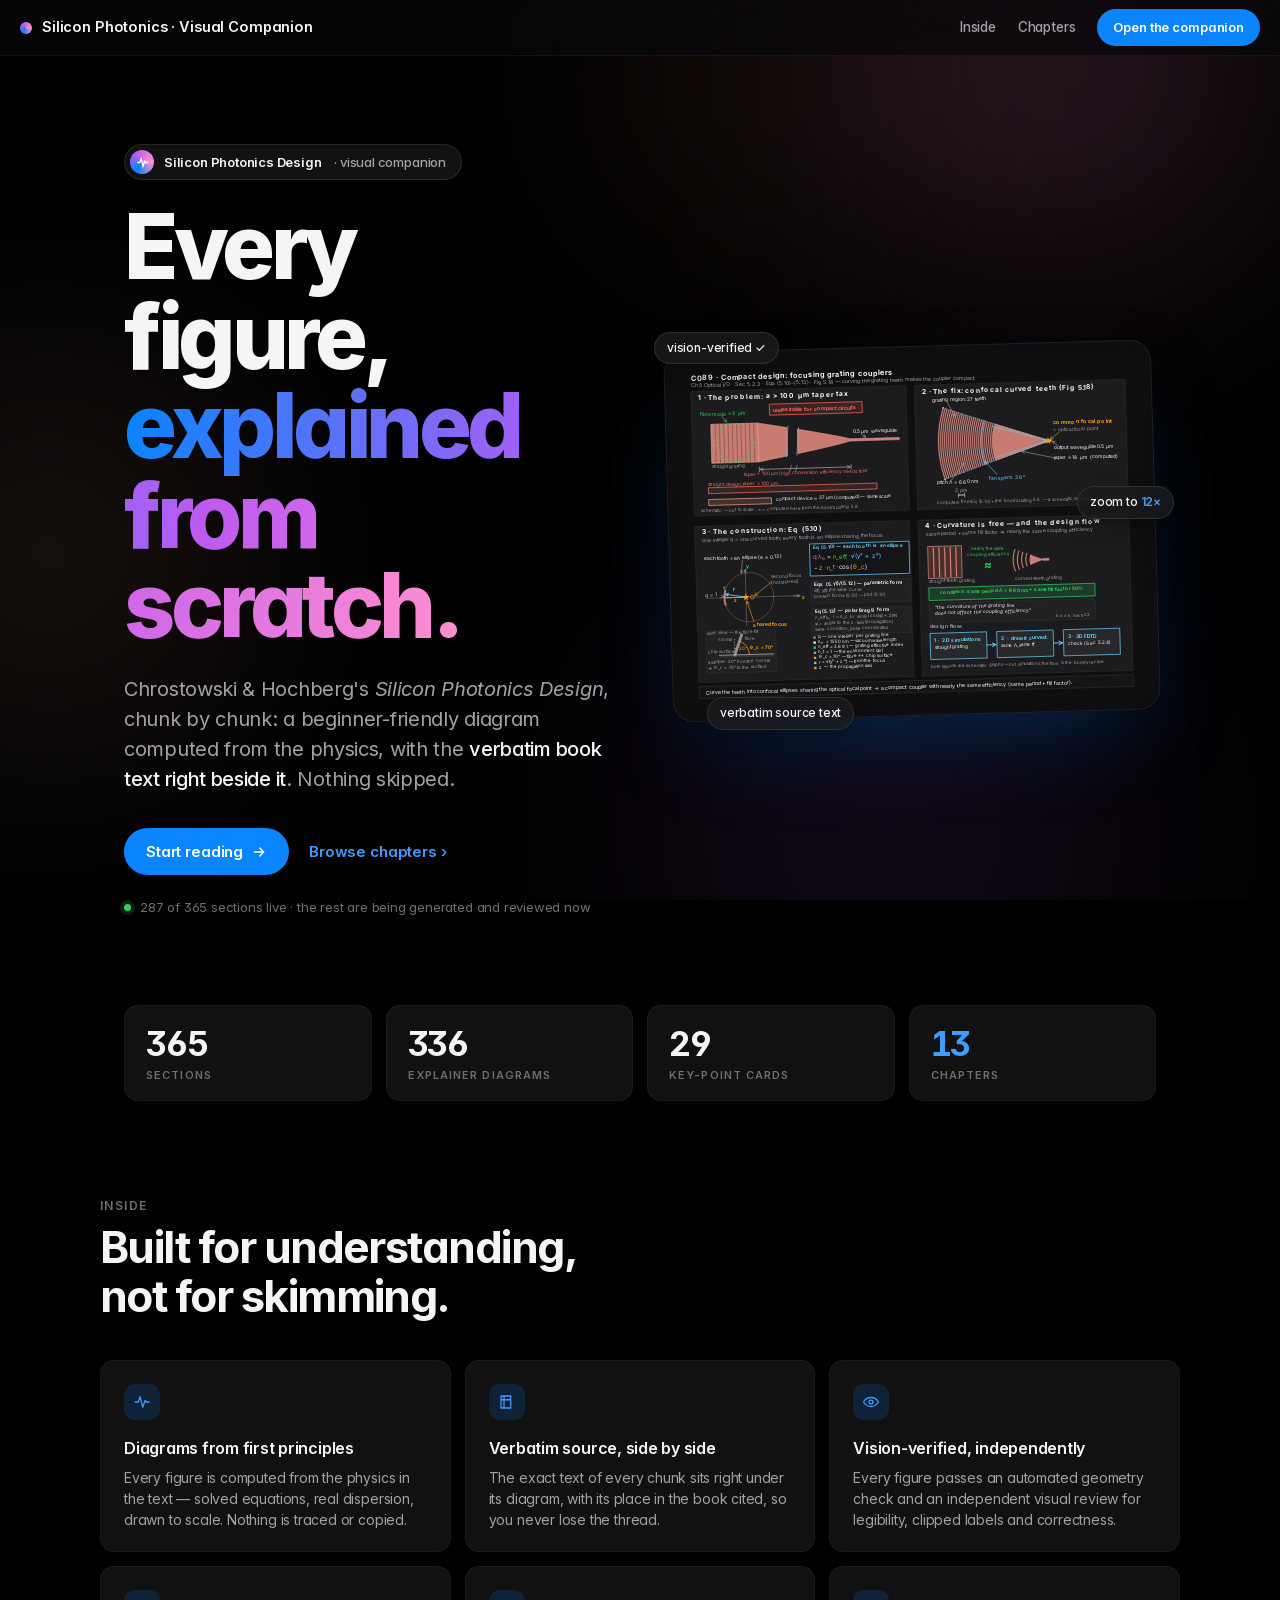
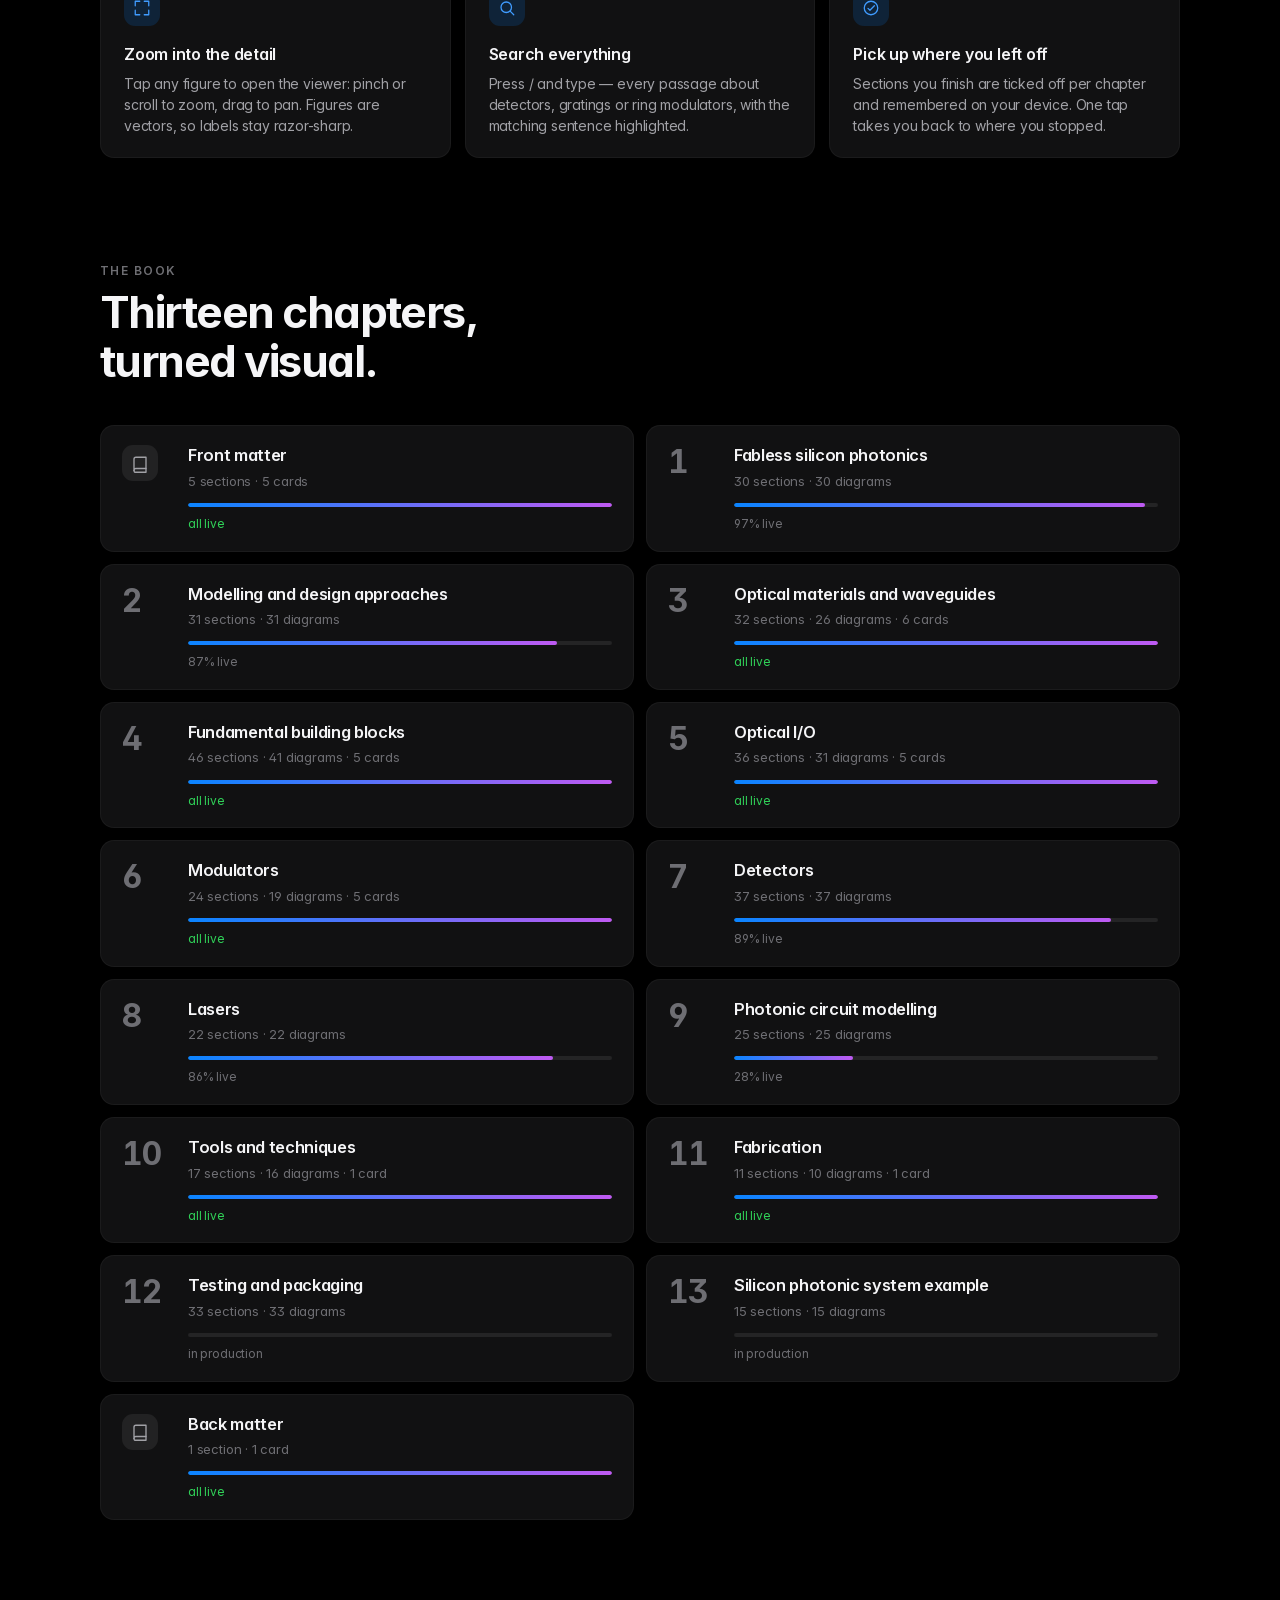
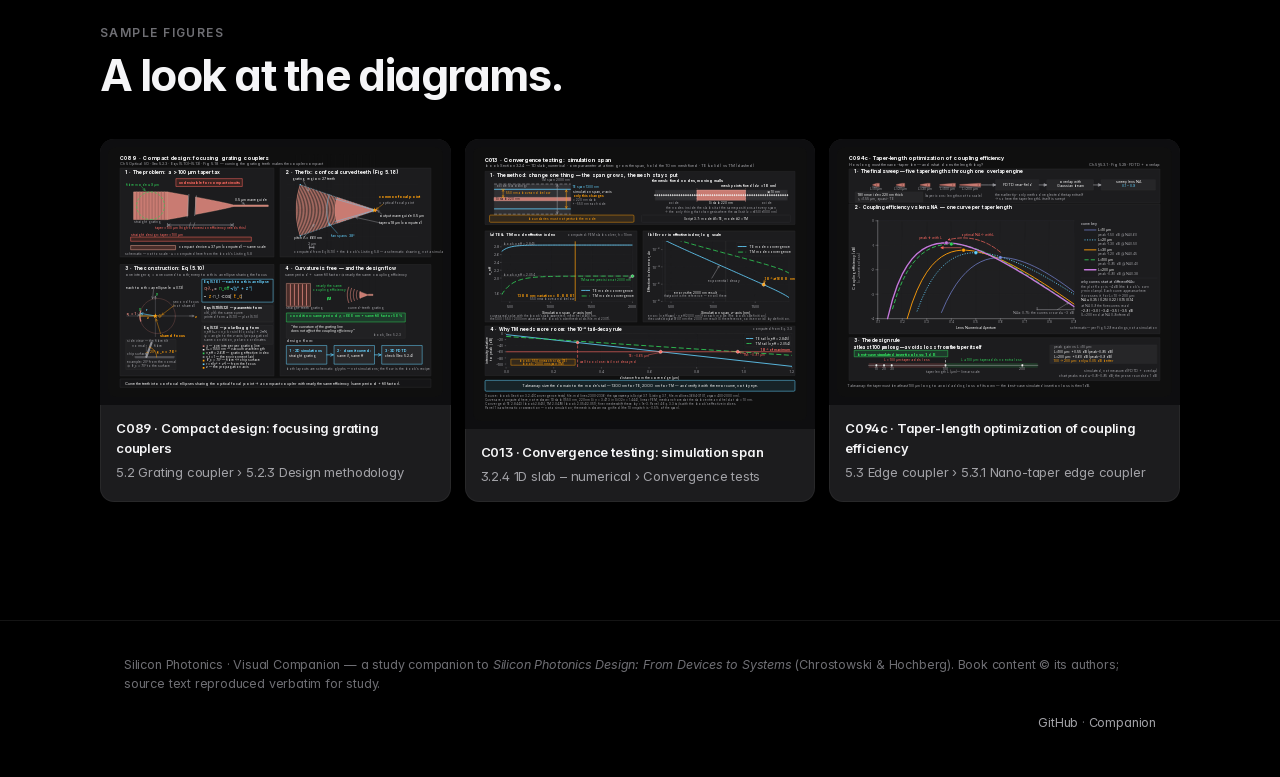
==== commit b738de4d: "Add reviewed sections C342 C347 C373-C376 Co-Authored-By: Claude Opus 5.5 (1M context) <noreply@anth" ====
--- a/index.html
+++ b/index.html
@@ -37,7 +37,7 @@
         <a class="btn btn-glass" id="resume" href="app.html" hidden>Continue · <span class="rs"></span></a>
         <a class="btn btn-plain" href="#chapters">Browse chapters ›</a>
       </div>
-      <div class="mini"><span class="live-dot"></span>281 of 365 sections live · the rest are being generated and reviewed now</div>
+      <div class="mini"><span class="live-dot"></span>287 of 365 sections live · the rest are being generated and reviewed now</div>
     </div>
     <a class="visual" href="app.html#s-C089" aria-label="Open this figure in the companion"><div class="figfloat"><img src="figs/C089_focusing-grating-couplers.svg" alt="Compact design: focusing grating couplers" width="799" height="597"></div><span class="pill p1">vision-verified ✓</span><span class="pill p2">zoom to <b>12×</b></span><span class="pill p3">verbatim source text</span></a>
   </div>
@@ -72,8 +72,8 @@
 <a class="chcard reveal" href="app.html#s-C074" data-ids="C074 C075 C076 C077 C078 C079 C080 C081 C082 C083 C084 C085a C085b C086 C087a C087b C088 C089 C090a C090b C091 C092 C093a C093b C094a C094b C094c C095 C096 C097 C098 C099 S8811 C100 C101 C102 S9932 C103"><span class="num">5</span><div class="body"><div class="name">Optical I/O</div><div class="meta">36 sections · 31 diagrams · 5 cards</div><div class="bar"><i style="width:100%"></i></div><div class="foot"><span class="live full">all live</span><span class="mine"></span></div></div></a>
 <a class="chcard reveal" href="app.html#s-C104" data-ids="C104 C105 C106 C107 C108 C109 C110 C111 C112 C113 C114 C115a C115b C116 C117 C118a C118b C118c C119 C120 S11261 C121 C122 C123 S12219 C124"><span class="num">6</span><div class="body"><div class="name">Modulators</div><div class="meta">24 sections · 19 diagrams · 5 cards</div><div class="bar"><i style="width:100%"></i></div><div class="foot"><span class="live full">all live</span><span class="mine"></span></div></div></a>
 <a class="chcard reveal" href="app.html#s-C290" data-ids="C290 C291 C292 C293 C294 C295 C296 C297 C298 C299 C300 C301 C302 C303 C304 C305 C306 C307 C308 C309 C310 C311 C312 C313 C314 C315 C316 C317 C318 C319 C320 C321 C322 C323 C324 C325 C326"><span class="num">7</span><div class="body"><div class="name">Detectors</div><div class="meta">37 sections · 37 diagrams</div><div class="bar"><i style="width:89%"></i></div><div class="foot"><span class="live">89% live</span><span class="mine"></span></div></div></a>
-<a class="chcard reveal" href="app.html#s-C330" data-ids="C330 C331 C332 C333 C334 C335 C336 C337 C338 C339 C340 C341 C342 C343 C344 C345 C346 C347 C348 C349 C350 C351"><span class="num">8</span><div class="body"><div class="name">Lasers</div><div class="meta">22 sections · 22 diagrams</div><div class="bar"><i style="width:77%"></i></div><div class="foot"><span class="live">77% live</span><span class="mine"></span></div></div></a>
-<a class="chcard reveal" href="app.html#s-C370" data-ids="C370 C371 C372 C373 C374 C375 C376 C377 C378 C379 C380 C381 C382 C383 C384 C385 C386 C387 C388 C389 C390 C391 C392 C393 C394"><span class="num">9</span><div class="body"><div class="name">Photonic circuit modelling</div><div class="meta">25 sections · 25 diagrams</div><div class="bar"><i style="width:12%"></i></div><div class="foot"><span class="live">12% live</span><span class="mine"></span></div></div></a>
+<a class="chcard reveal" href="app.html#s-C330" data-ids="C330 C331 C332 C333 C334 C335 C336 C337 C338 C339 C340 C341 C342 C343 C344 C345 C346 C347 C348 C349 C350 C351"><span class="num">8</span><div class="body"><div class="name">Lasers</div><div class="meta">22 sections · 22 diagrams</div><div class="bar"><i style="width:86%"></i></div><div class="foot"><span class="live">86% live</span><span class="mine"></span></div></div></a>
+<a class="chcard reveal" href="app.html#s-C370" data-ids="C370 C371 C372 C373 C374 C375 C376 C377 C378 C379 C380 C381 C382 C383 C384 C385 C386 C387 C388 C389 C390 C391 C392 C393 C394"><span class="num">9</span><div class="body"><div class="name">Photonic circuit modelling</div><div class="meta">25 sections · 25 diagrams</div><div class="bar"><i style="width:28%"></i></div><div class="foot"><span class="live">28% live</span><span class="mine"></span></div></div></a>
 <a class="chcard reveal" href="app.html#s-C125a" data-ids="C125a C125b C126 C127 C128 S16036 C129 C130 C131 C132 C133 C134 C135 C136 C137 C138 C139 S16831 C140"><span class="num">10</span><div class="body"><div class="name">Tools and techniques</div><div class="meta">17 sections · 16 diagrams · 1 card</div><div class="bar"><i style="width:100%"></i></div><div class="foot"><span class="live full">all live</span><span class="mine"></span></div></div></a>
 <a class="chcard reveal" href="app.html#s-C141" data-ids="C141 C142 C143 C144 C145 C146a C146b C147 C148 C149 C150"><span class="num">11</span><div class="body"><div class="name">Fabrication</div><div class="meta">11 sections · 10 diagrams · 1 card</div><div class="bar"><i style="width:100%"></i></div><div class="foot"><span class="live full">all live</span><span class="mine"></span></div></div></a>
 <a class="chcard reveal" href="app.html#s-C410" data-ids="C410 C411 C412 C413 C414 C415 C416 C417 C418 C419 C420 C421 C422 C423 C424 C425 C426 C427 C428 C429 C430 C431 C432 C433 C434 C435 C436 C437 C438 C439 C440 C441 C442"><span class="num">12</span><div class="body"><div class="name">Testing and packaging</div><div class="meta">33 sections · 33 diagrams</div><div class="bar"><i style="width:0%"></i></div><div class="foot"><span class="live">in production</span><span class="mine"></span></div></div></a>
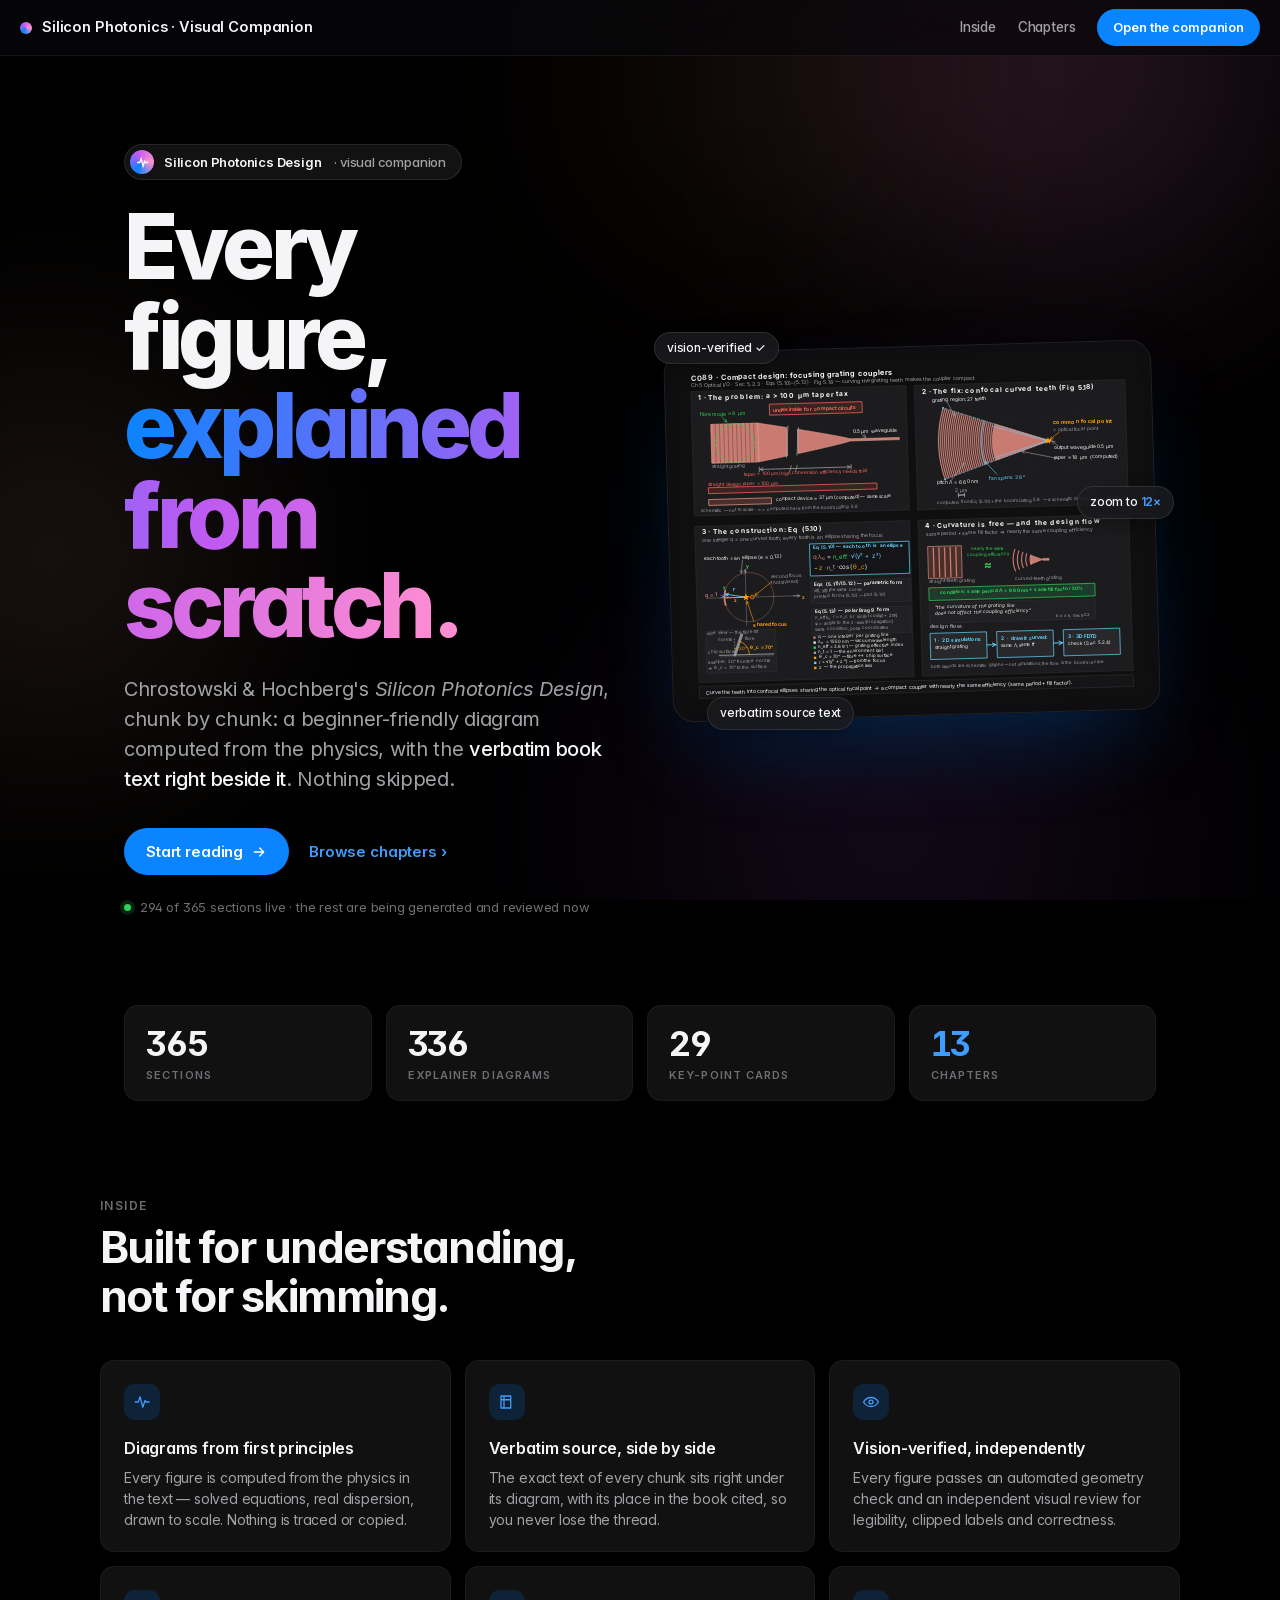
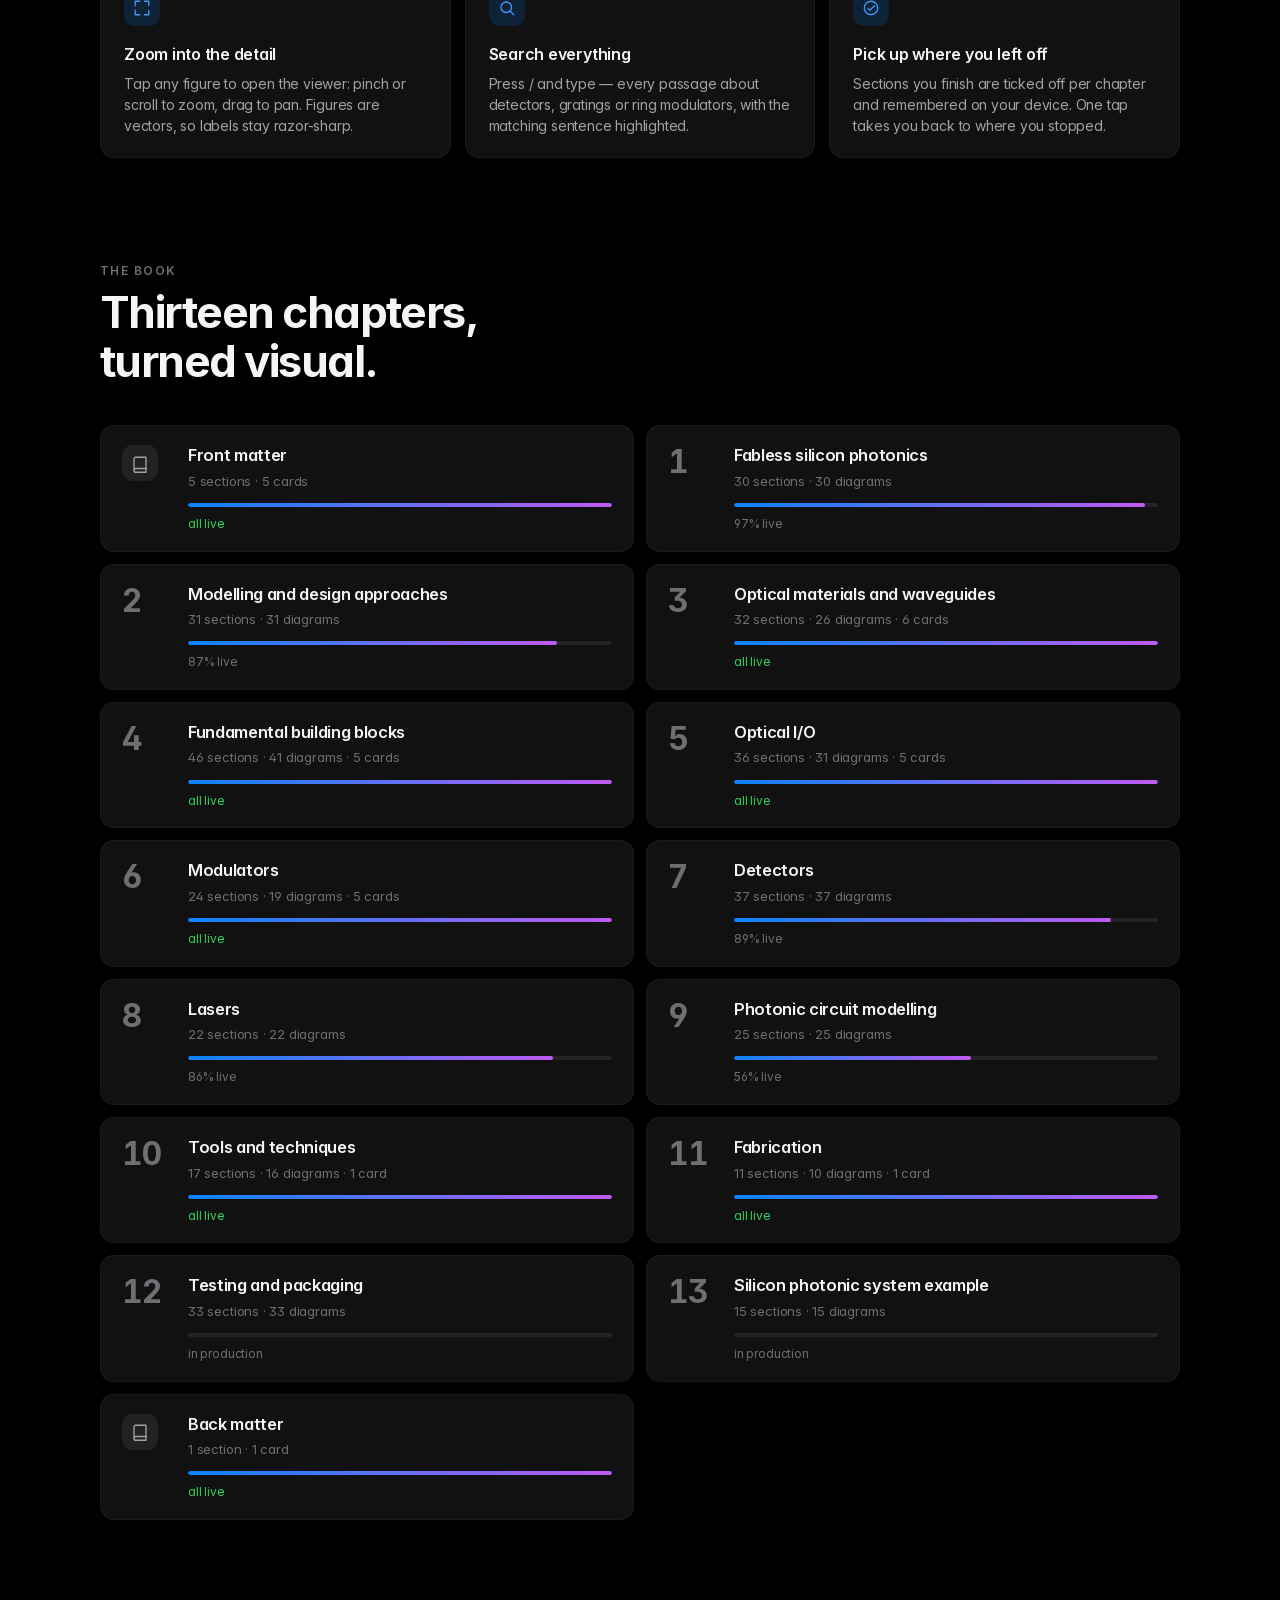
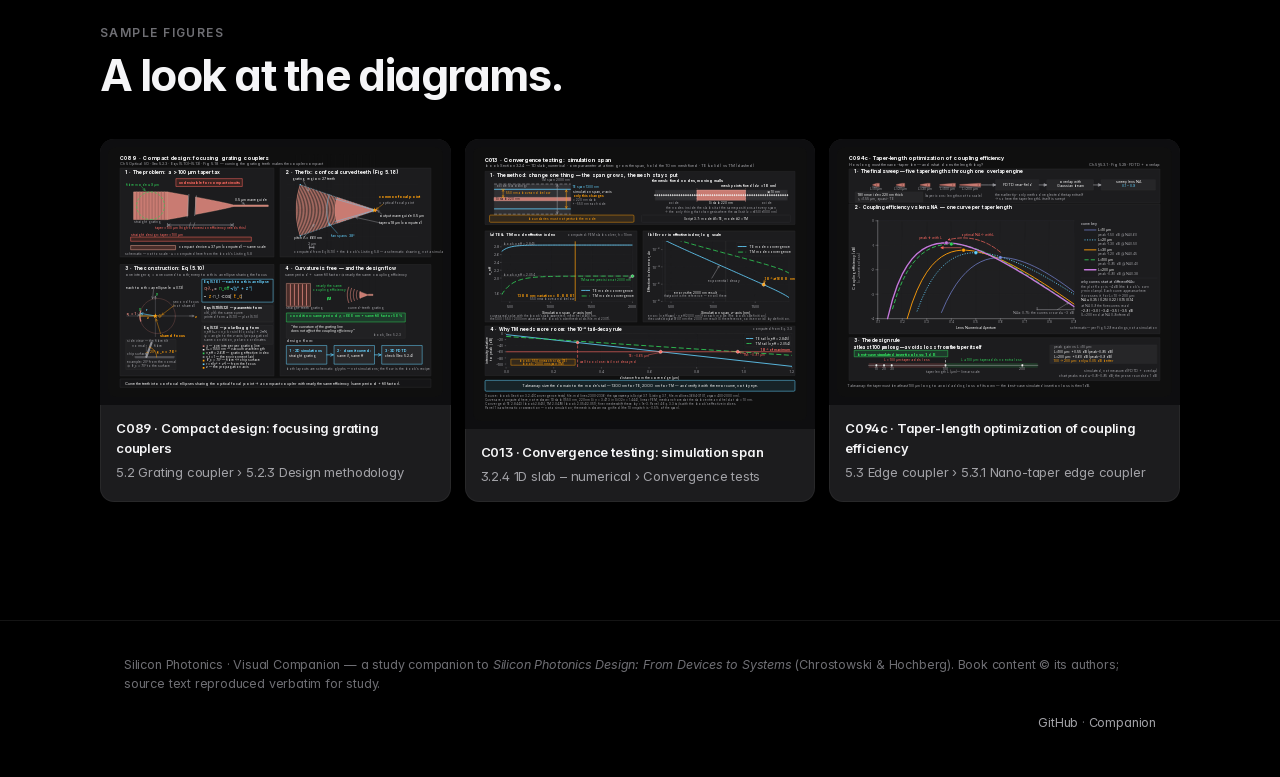
==== commit b87eed45: "Add reviewed sections C377-C380 C382 C384 C385 Co-Authored-By: Claude Opus 5.5 (1M context) <noreply" ====
--- a/index.html
+++ b/index.html
@@ -37,7 +37,7 @@
         <a class="btn btn-glass" id="resume" href="app.html" hidden>Continue · <span class="rs"></span></a>
         <a class="btn btn-plain" href="#chapters">Browse chapters ›</a>
       </div>
-      <div class="mini"><span class="live-dot"></span>287 of 365 sections live · the rest are being generated and reviewed now</div>
+      <div class="mini"><span class="live-dot"></span>294 of 365 sections live · the rest are being generated and reviewed now</div>
     </div>
     <a class="visual" href="app.html#s-C089" aria-label="Open this figure in the companion"><div class="figfloat"><img src="figs/C089_focusing-grating-couplers.svg" alt="Compact design: focusing grating couplers" width="799" height="597"></div><span class="pill p1">vision-verified ✓</span><span class="pill p2">zoom to <b>12×</b></span><span class="pill p3">verbatim source text</span></a>
   </div>
@@ -73,7 +73,7 @@
 <a class="chcard reveal" href="app.html#s-C104" data-ids="C104 C105 C106 C107 C108 C109 C110 C111 C112 C113 C114 C115a C115b C116 C117 C118a C118b C118c C119 C120 S11261 C121 C122 C123 S12219 C124"><span class="num">6</span><div class="body"><div class="name">Modulators</div><div class="meta">24 sections · 19 diagrams · 5 cards</div><div class="bar"><i style="width:100%"></i></div><div class="foot"><span class="live full">all live</span><span class="mine"></span></div></div></a>
 <a class="chcard reveal" href="app.html#s-C290" data-ids="C290 C291 C292 C293 C294 C295 C296 C297 C298 C299 C300 C301 C302 C303 C304 C305 C306 C307 C308 C309 C310 C311 C312 C313 C314 C315 C316 C317 C318 C319 C320 C321 C322 C323 C324 C325 C326"><span class="num">7</span><div class="body"><div class="name">Detectors</div><div class="meta">37 sections · 37 diagrams</div><div class="bar"><i style="width:89%"></i></div><div class="foot"><span class="live">89% live</span><span class="mine"></span></div></div></a>
 <a class="chcard reveal" href="app.html#s-C330" data-ids="C330 C331 C332 C333 C334 C335 C336 C337 C338 C339 C340 C341 C342 C343 C344 C345 C346 C347 C348 C349 C350 C351"><span class="num">8</span><div class="body"><div class="name">Lasers</div><div class="meta">22 sections · 22 diagrams</div><div class="bar"><i style="width:86%"></i></div><div class="foot"><span class="live">86% live</span><span class="mine"></span></div></div></a>
-<a class="chcard reveal" href="app.html#s-C370" data-ids="C370 C371 C372 C373 C374 C375 C376 C377 C378 C379 C380 C381 C382 C383 C384 C385 C386 C387 C388 C389 C390 C391 C392 C393 C394"><span class="num">9</span><div class="body"><div class="name">Photonic circuit modelling</div><div class="meta">25 sections · 25 diagrams</div><div class="bar"><i style="width:28%"></i></div><div class="foot"><span class="live">28% live</span><span class="mine"></span></div></div></a>
+<a class="chcard reveal" href="app.html#s-C370" data-ids="C370 C371 C372 C373 C374 C375 C376 C377 C378 C379 C380 C381 C382 C383 C384 C385 C386 C387 C388 C389 C390 C391 C392 C393 C394"><span class="num">9</span><div class="body"><div class="name">Photonic circuit modelling</div><div class="meta">25 sections · 25 diagrams</div><div class="bar"><i style="width:56%"></i></div><div class="foot"><span class="live">56% live</span><span class="mine"></span></div></div></a>
 <a class="chcard reveal" href="app.html#s-C125a" data-ids="C125a C125b C126 C127 C128 S16036 C129 C130 C131 C132 C133 C134 C135 C136 C137 C138 C139 S16831 C140"><span class="num">10</span><div class="body"><div class="name">Tools and techniques</div><div class="meta">17 sections · 16 diagrams · 1 card</div><div class="bar"><i style="width:100%"></i></div><div class="foot"><span class="live full">all live</span><span class="mine"></span></div></div></a>
 <a class="chcard reveal" href="app.html#s-C141" data-ids="C141 C142 C143 C144 C145 C146a C146b C147 C148 C149 C150"><span class="num">11</span><div class="body"><div class="name">Fabrication</div><div class="meta">11 sections · 10 diagrams · 1 card</div><div class="bar"><i style="width:100%"></i></div><div class="foot"><span class="live full">all live</span><span class="mine"></span></div></div></a>
 <a class="chcard reveal" href="app.html#s-C410" data-ids="C410 C411 C412 C413 C414 C415 C416 C417 C418 C419 C420 C421 C422 C423 C424 C425 C426 C427 C428 C429 C430 C431 C432 C433 C434 C435 C436 C437 C438 C439 C440 C441 C442"><span class="num">12</span><div class="body"><div class="name">Testing and packaging</div><div class="meta">33 sections · 33 diagrams</div><div class="bar"><i style="width:0%"></i></div><div class="foot"><span class="live">in production</span><span class="mine"></span></div></div></a>
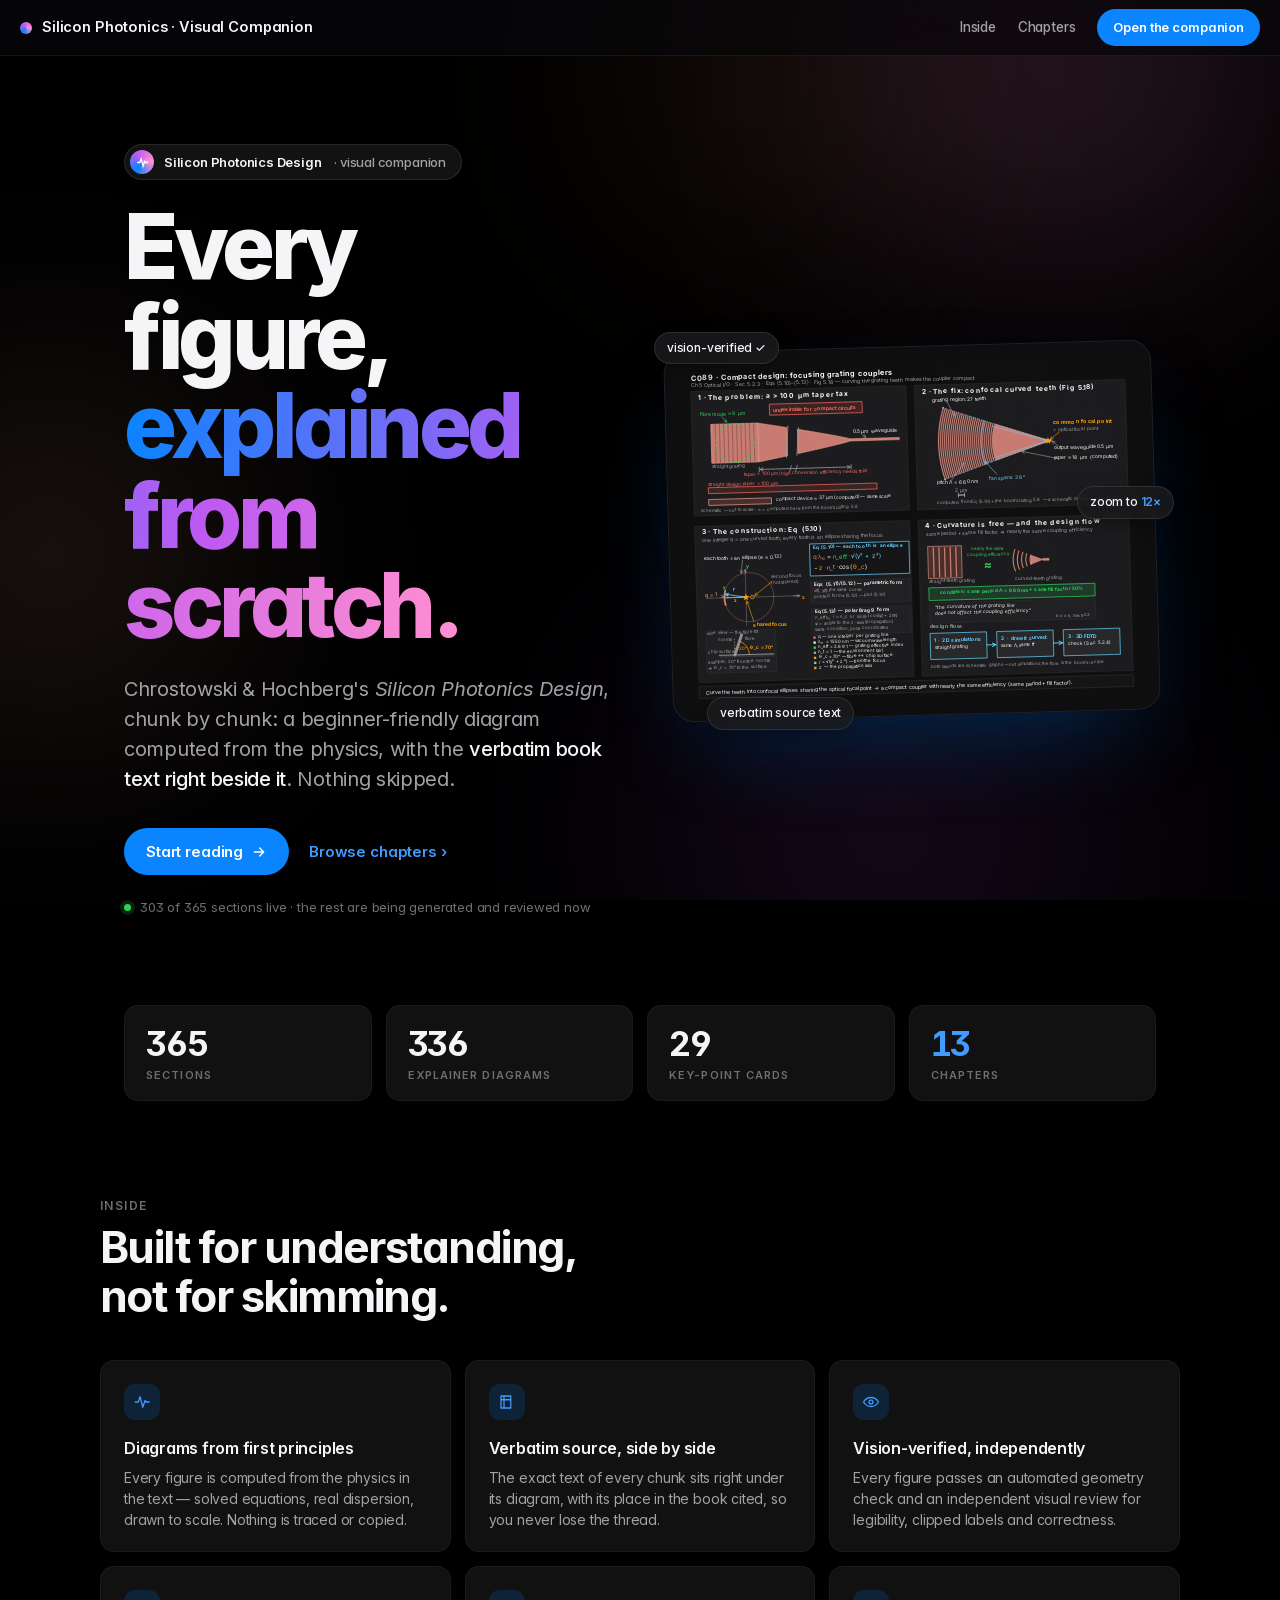
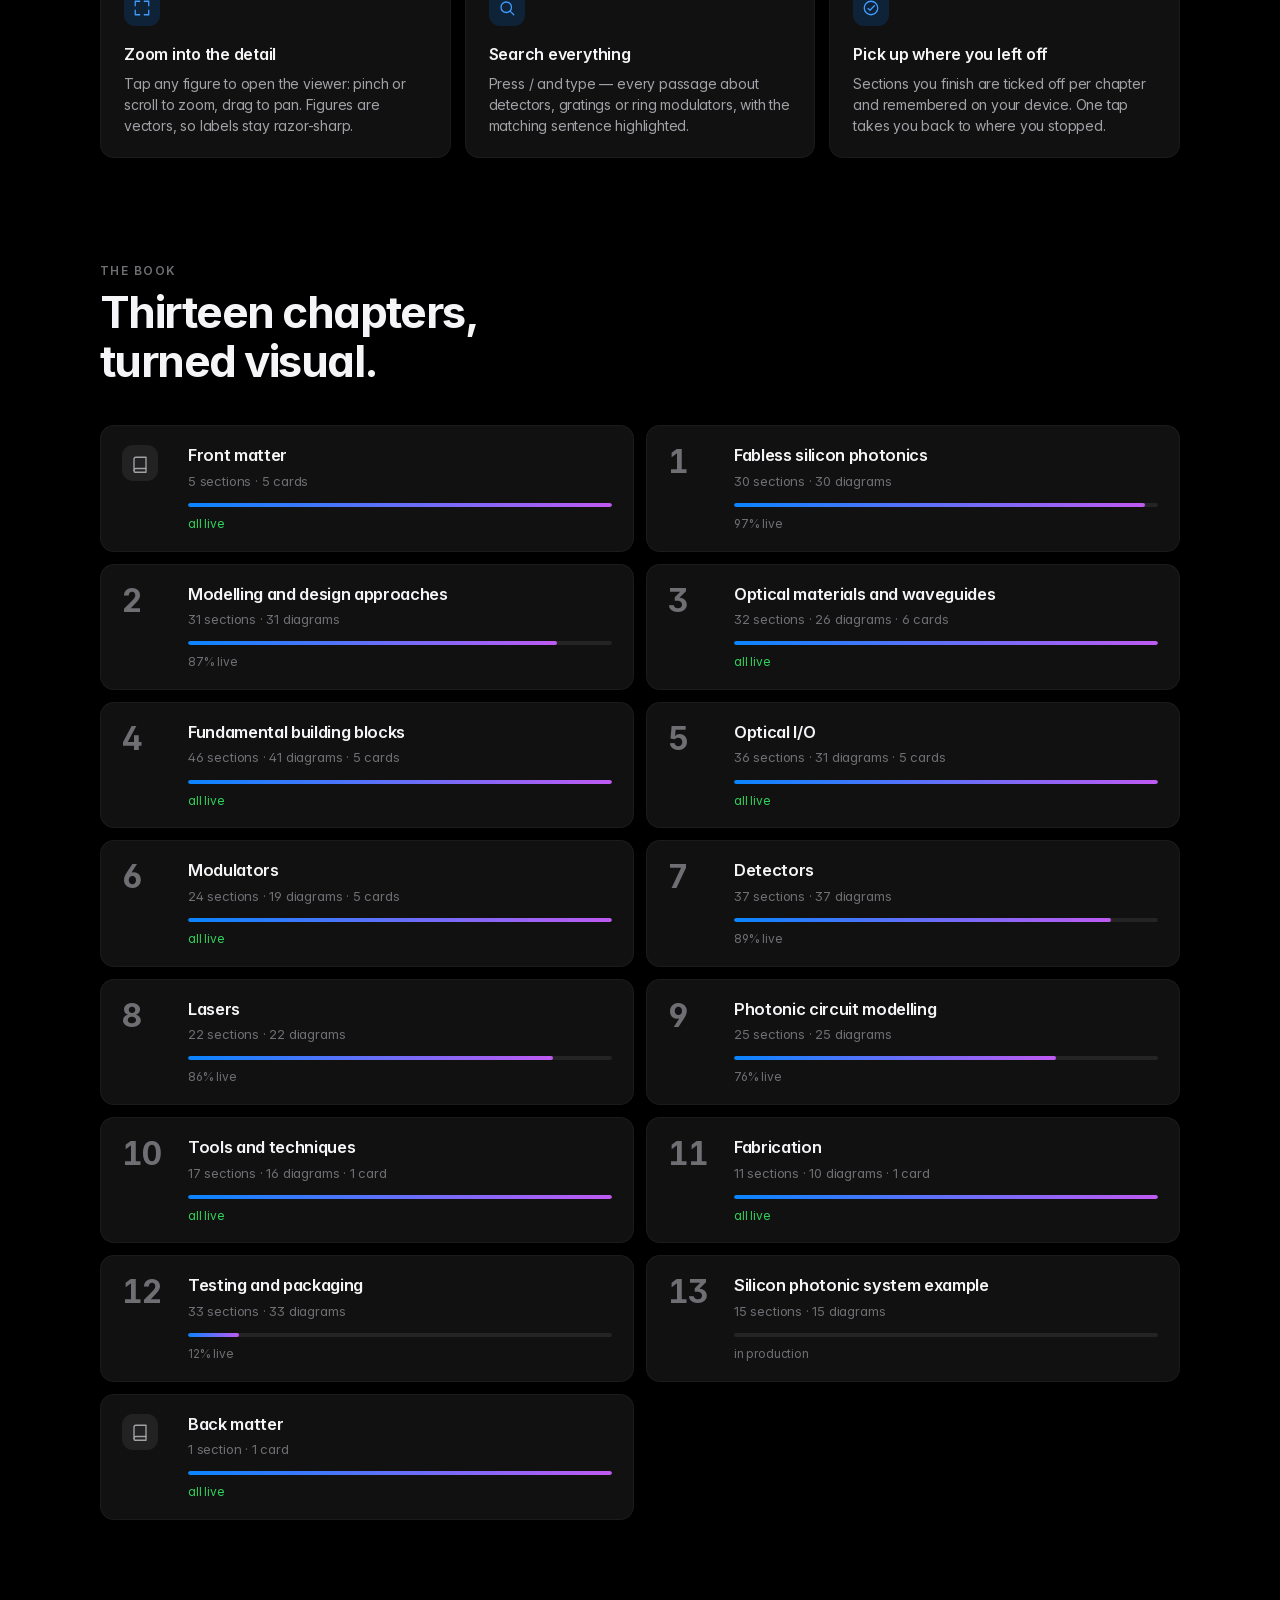
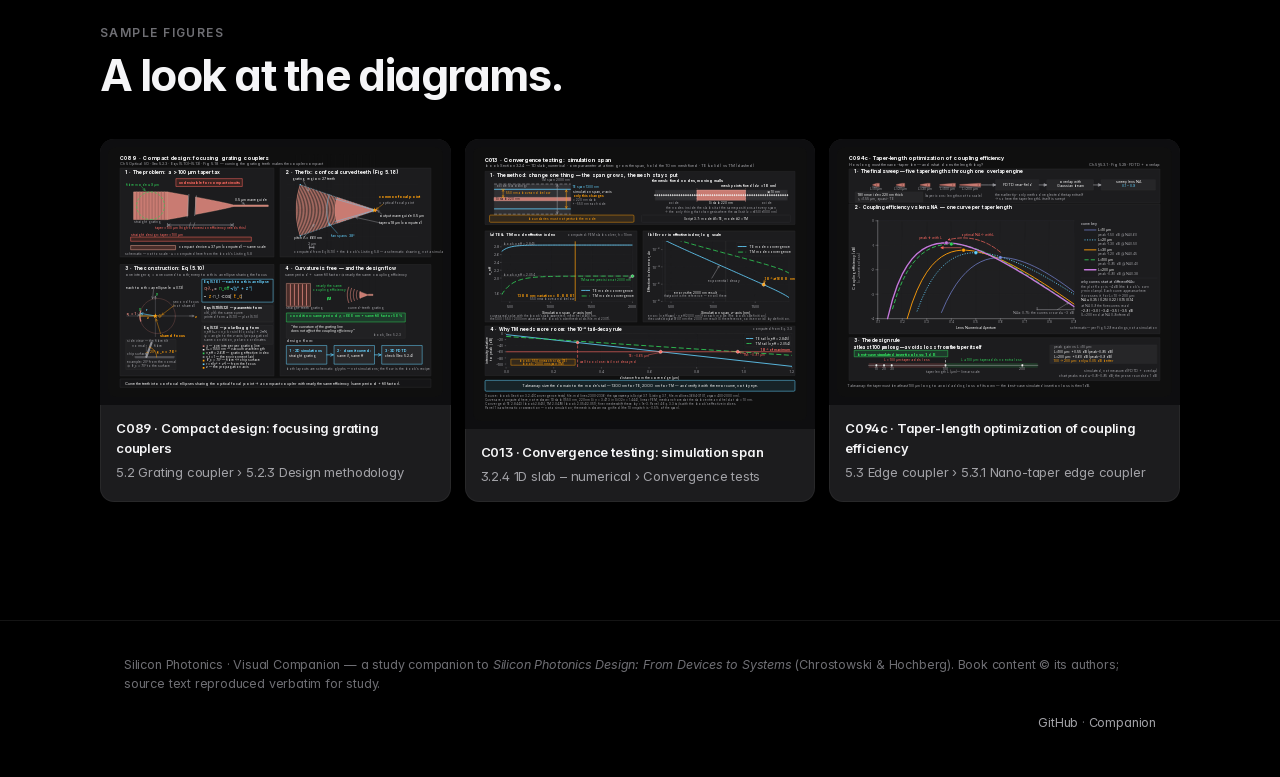
==== commit e391c419: "Add reviewed sections C381 C386-C389 C410-C413 Co-Authored-By: Claude Opus 5.5 (1M context) <noreply" ====
--- a/index.html
+++ b/index.html
@@ -37,7 +37,7 @@
         <a class="btn btn-glass" id="resume" href="app.html" hidden>Continue · <span class="rs"></span></a>
         <a class="btn btn-plain" href="#chapters">Browse chapters ›</a>
       </div>
-      <div class="mini"><span class="live-dot"></span>294 of 365 sections live · the rest are being generated and reviewed now</div>
+      <div class="mini"><span class="live-dot"></span>303 of 365 sections live · the rest are being generated and reviewed now</div>
     </div>
     <a class="visual" href="app.html#s-C089" aria-label="Open this figure in the companion"><div class="figfloat"><img src="figs/C089_focusing-grating-couplers.svg" alt="Compact design: focusing grating couplers" width="799" height="597"></div><span class="pill p1">vision-verified ✓</span><span class="pill p2">zoom to <b>12×</b></span><span class="pill p3">verbatim source text</span></a>
   </div>
@@ -73,10 +73,10 @@
 <a class="chcard reveal" href="app.html#s-C104" data-ids="C104 C105 C106 C107 C108 C109 C110 C111 C112 C113 C114 C115a C115b C116 C117 C118a C118b C118c C119 C120 S11261 C121 C122 C123 S12219 C124"><span class="num">6</span><div class="body"><div class="name">Modulators</div><div class="meta">24 sections · 19 diagrams · 5 cards</div><div class="bar"><i style="width:100%"></i></div><div class="foot"><span class="live full">all live</span><span class="mine"></span></div></div></a>
 <a class="chcard reveal" href="app.html#s-C290" data-ids="C290 C291 C292 C293 C294 C295 C296 C297 C298 C299 C300 C301 C302 C303 C304 C305 C306 C307 C308 C309 C310 C311 C312 C313 C314 C315 C316 C317 C318 C319 C320 C321 C322 C323 C324 C325 C326"><span class="num">7</span><div class="body"><div class="name">Detectors</div><div class="meta">37 sections · 37 diagrams</div><div class="bar"><i style="width:89%"></i></div><div class="foot"><span class="live">89% live</span><span class="mine"></span></div></div></a>
 <a class="chcard reveal" href="app.html#s-C330" data-ids="C330 C331 C332 C333 C334 C335 C336 C337 C338 C339 C340 C341 C342 C343 C344 C345 C346 C347 C348 C349 C350 C351"><span class="num">8</span><div class="body"><div class="name">Lasers</div><div class="meta">22 sections · 22 diagrams</div><div class="bar"><i style="width:86%"></i></div><div class="foot"><span class="live">86% live</span><span class="mine"></span></div></div></a>
-<a class="chcard reveal" href="app.html#s-C370" data-ids="C370 C371 C372 C373 C374 C375 C376 C377 C378 C379 C380 C381 C382 C383 C384 C385 C386 C387 C388 C389 C390 C391 C392 C393 C394"><span class="num">9</span><div class="body"><div class="name">Photonic circuit modelling</div><div class="meta">25 sections · 25 diagrams</div><div class="bar"><i style="width:56%"></i></div><div class="foot"><span class="live">56% live</span><span class="mine"></span></div></div></a>
+<a class="chcard reveal" href="app.html#s-C370" data-ids="C370 C371 C372 C373 C374 C375 C376 C377 C378 C379 C380 C381 C382 C383 C384 C385 C386 C387 C388 C389 C390 C391 C392 C393 C394"><span class="num">9</span><div class="body"><div class="name">Photonic circuit modelling</div><div class="meta">25 sections · 25 diagrams</div><div class="bar"><i style="width:76%"></i></div><div class="foot"><span class="live">76% live</span><span class="mine"></span></div></div></a>
 <a class="chcard reveal" href="app.html#s-C125a" data-ids="C125a C125b C126 C127 C128 S16036 C129 C130 C131 C132 C133 C134 C135 C136 C137 C138 C139 S16831 C140"><span class="num">10</span><div class="body"><div class="name">Tools and techniques</div><div class="meta">17 sections · 16 diagrams · 1 card</div><div class="bar"><i style="width:100%"></i></div><div class="foot"><span class="live full">all live</span><span class="mine"></span></div></div></a>
 <a class="chcard reveal" href="app.html#s-C141" data-ids="C141 C142 C143 C144 C145 C146a C146b C147 C148 C149 C150"><span class="num">11</span><div class="body"><div class="name">Fabrication</div><div class="meta">11 sections · 10 diagrams · 1 card</div><div class="bar"><i style="width:100%"></i></div><div class="foot"><span class="live full">all live</span><span class="mine"></span></div></div></a>
-<a class="chcard reveal" href="app.html#s-C410" data-ids="C410 C411 C412 C413 C414 C415 C416 C417 C418 C419 C420 C421 C422 C423 C424 C425 C426 C427 C428 C429 C430 C431 C432 C433 C434 C435 C436 C437 C438 C439 C440 C441 C442"><span class="num">12</span><div class="body"><div class="name">Testing and packaging</div><div class="meta">33 sections · 33 diagrams</div><div class="bar"><i style="width:0%"></i></div><div class="foot"><span class="live">in production</span><span class="mine"></span></div></div></a>
+<a class="chcard reveal" href="app.html#s-C410" data-ids="C410 C411 C412 C413 C414 C415 C416 C417 C418 C419 C420 C421 C422 C423 C424 C425 C426 C427 C428 C429 C430 C431 C432 C433 C434 C435 C436 C437 C438 C439 C440 C441 C442"><span class="num">12</span><div class="body"><div class="name">Testing and packaging</div><div class="meta">33 sections · 33 diagrams</div><div class="bar"><i style="width:12%"></i></div><div class="foot"><span class="live">12% live</span><span class="mine"></span></div></div></a>
 <a class="chcard reveal" href="app.html#s-C450" data-ids="C450 C451 C452 C453 C454 C455 C456 C457 C458 C459 C460 C461 C462 C463 C464"><span class="num">13</span><div class="body"><div class="name">Silicon photonic system example</div><div class="meta">15 sections · 15 diagrams</div><div class="bar"><i style="width:0%"></i></div><div class="foot"><span class="live">in production</span><span class="mine"></span></div></div></a>
 <a class="chcard reveal" href="app.html#s-C151" data-ids="C151"><span class="num ico"><svg viewBox="0 0 24 24" fill="none" stroke="currentColor" stroke-width="1.8" stroke-linecap="round" stroke-linejoin="round"><path d="M4 5.5A2.5 2.5 0 0 1 6.5 3H20v15H6.5A2.5 2.5 0 0 0 4 20.5z"/><path d="M4 20.5A2.5 2.5 0 0 0 6.5 23H20v-5"/></svg></span><div class="body"><div class="name">Back matter</div><div class="meta">1 section · 1 card</div><div class="bar"><i style="width:100%"></i></div><div class="foot"><span class="live full">all live</span><span class="mine"></span></div></div></a></div>
 </section>
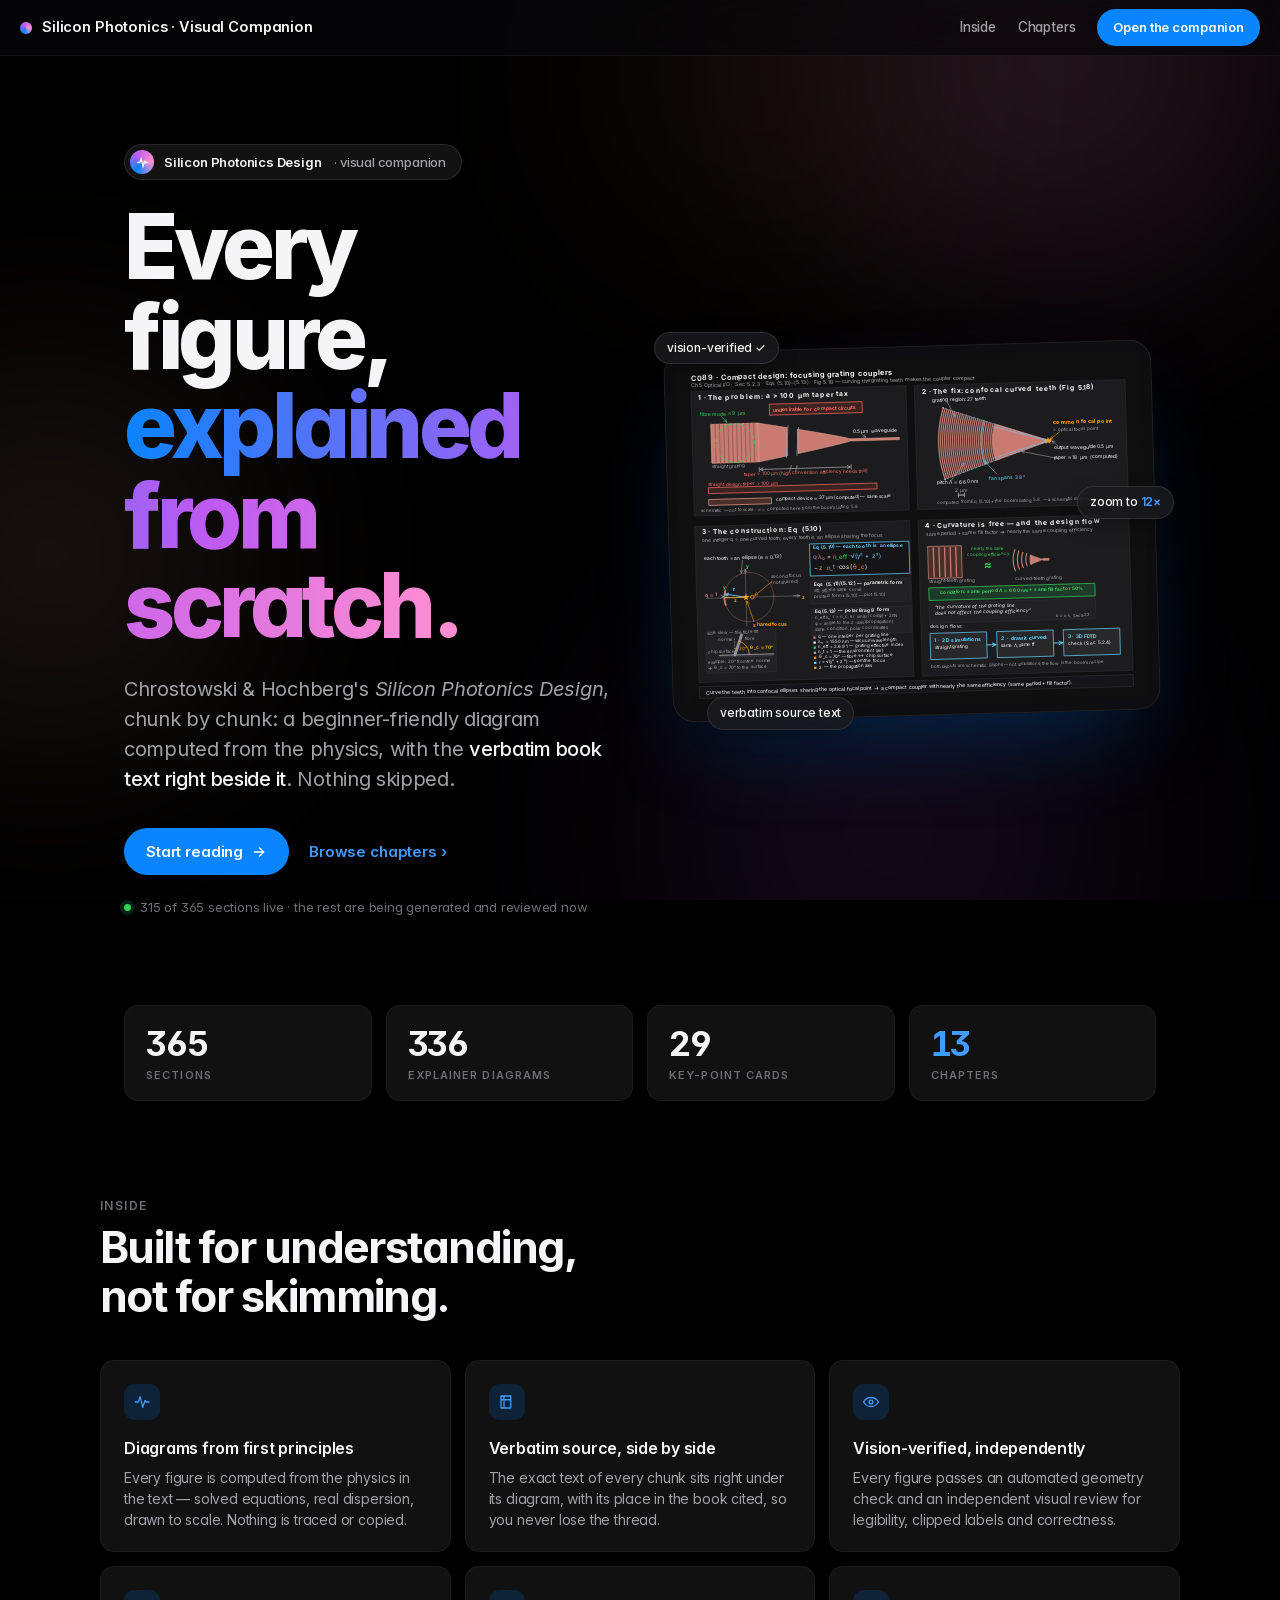
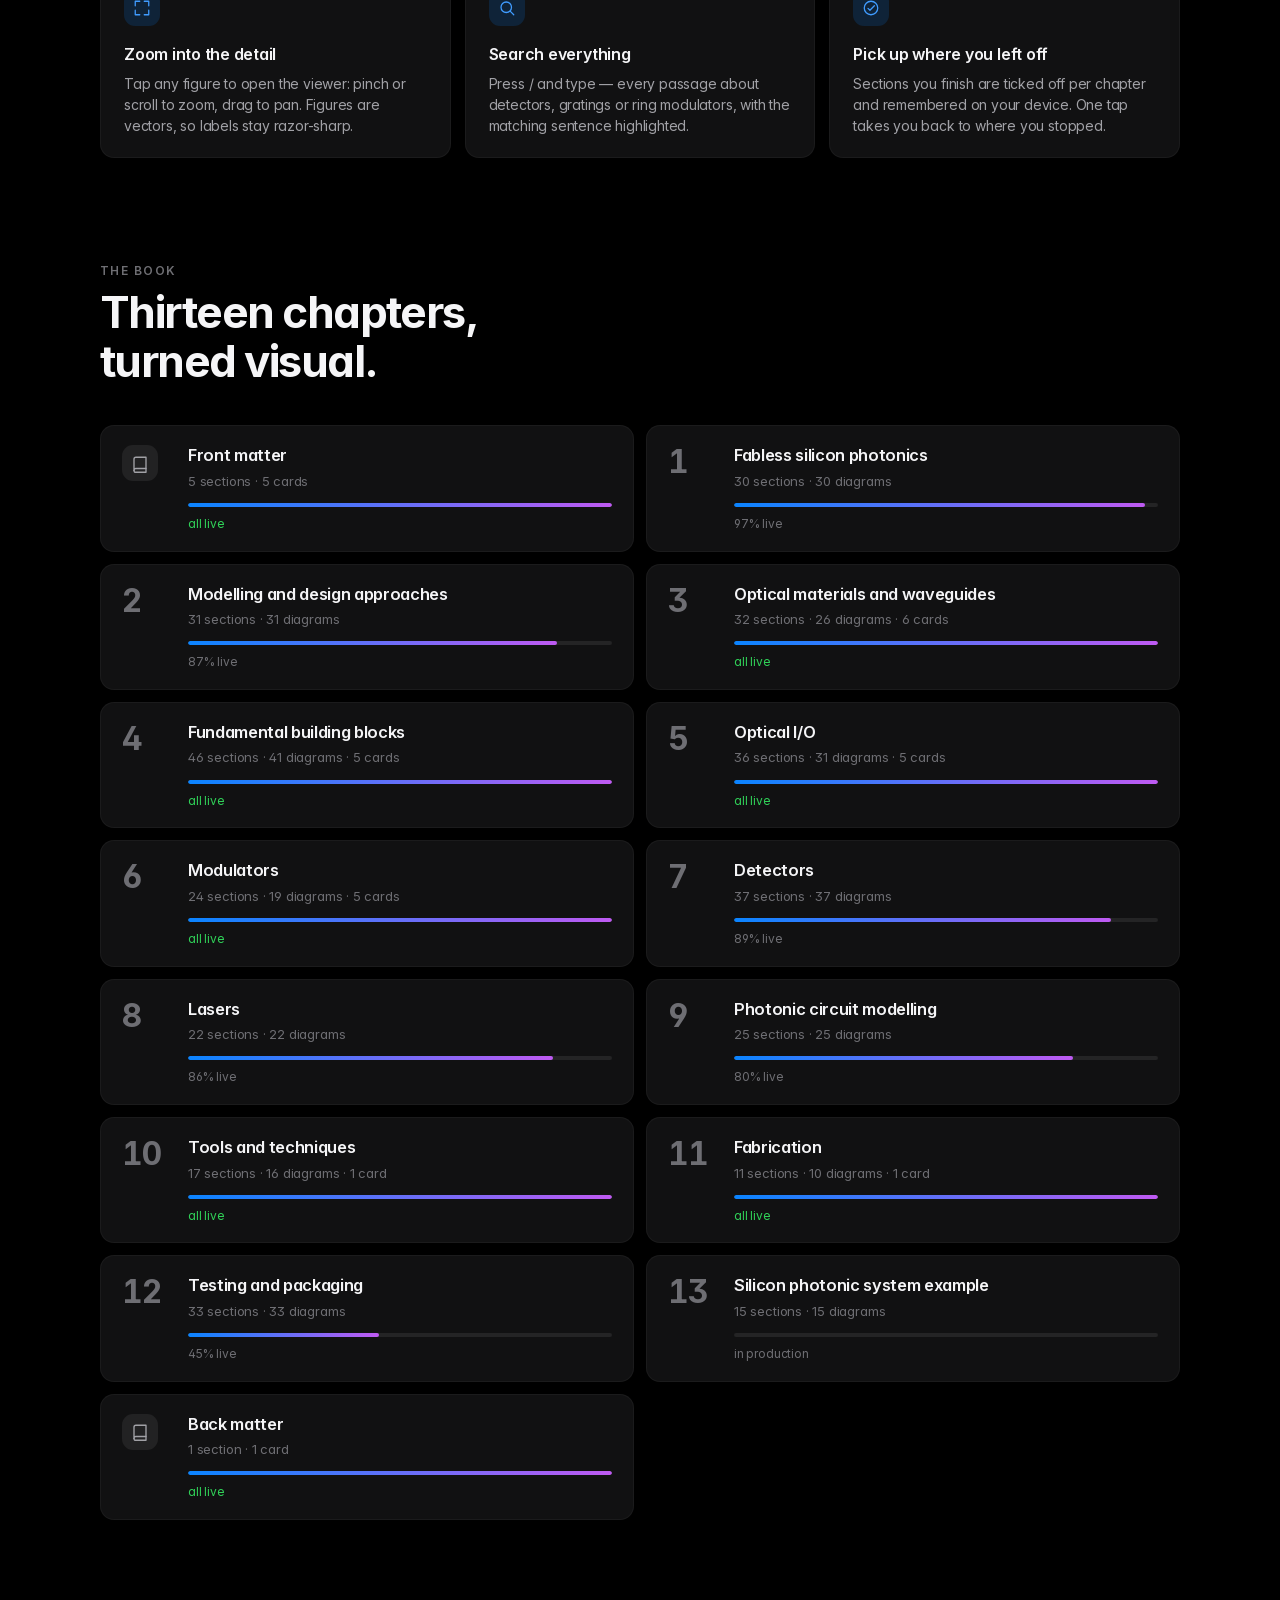
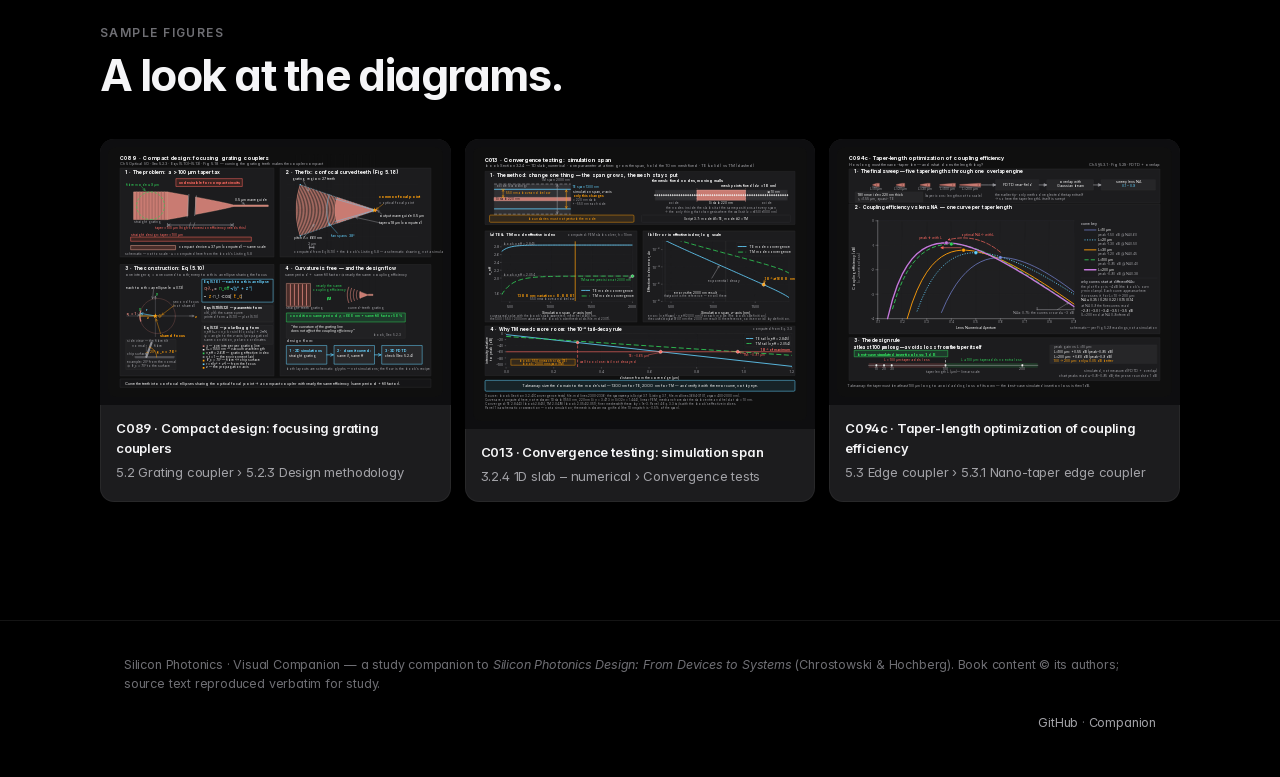
==== commit bc9d9cc6: "Add reviewed sections C383 C415-C421 C423 C425 C426 C429 C437 Co-Authored-By: Claude Opus 5.5 (1M co" ====
--- a/index.html
+++ b/index.html
@@ -37,7 +37,7 @@
         <a class="btn btn-glass" id="resume" href="app.html" hidden>Continue · <span class="rs"></span></a>
         <a class="btn btn-plain" href="#chapters">Browse chapters ›</a>
       </div>
-      <div class="mini"><span class="live-dot"></span>303 of 365 sections live · the rest are being generated and reviewed now</div>
+      <div class="mini"><span class="live-dot"></span>315 of 365 sections live · the rest are being generated and reviewed now</div>
     </div>
     <a class="visual" href="app.html#s-C089" aria-label="Open this figure in the companion"><div class="figfloat"><img src="figs/C089_focusing-grating-couplers.svg" alt="Compact design: focusing grating couplers" width="799" height="597"></div><span class="pill p1">vision-verified ✓</span><span class="pill p2">zoom to <b>12×</b></span><span class="pill p3">verbatim source text</span></a>
   </div>
@@ -73,10 +73,10 @@
 <a class="chcard reveal" href="app.html#s-C104" data-ids="C104 C105 C106 C107 C108 C109 C110 C111 C112 C113 C114 C115a C115b C116 C117 C118a C118b C118c C119 C120 S11261 C121 C122 C123 S12219 C124"><span class="num">6</span><div class="body"><div class="name">Modulators</div><div class="meta">24 sections · 19 diagrams · 5 cards</div><div class="bar"><i style="width:100%"></i></div><div class="foot"><span class="live full">all live</span><span class="mine"></span></div></div></a>
 <a class="chcard reveal" href="app.html#s-C290" data-ids="C290 C291 C292 C293 C294 C295 C296 C297 C298 C299 C300 C301 C302 C303 C304 C305 C306 C307 C308 C309 C310 C311 C312 C313 C314 C315 C316 C317 C318 C319 C320 C321 C322 C323 C324 C325 C326"><span class="num">7</span><div class="body"><div class="name">Detectors</div><div class="meta">37 sections · 37 diagrams</div><div class="bar"><i style="width:89%"></i></div><div class="foot"><span class="live">89% live</span><span class="mine"></span></div></div></a>
 <a class="chcard reveal" href="app.html#s-C330" data-ids="C330 C331 C332 C333 C334 C335 C336 C337 C338 C339 C340 C341 C342 C343 C344 C345 C346 C347 C348 C349 C350 C351"><span class="num">8</span><div class="body"><div class="name">Lasers</div><div class="meta">22 sections · 22 diagrams</div><div class="bar"><i style="width:86%"></i></div><div class="foot"><span class="live">86% live</span><span class="mine"></span></div></div></a>
-<a class="chcard reveal" href="app.html#s-C370" data-ids="C370 C371 C372 C373 C374 C375 C376 C377 C378 C379 C380 C381 C382 C383 C384 C385 C386 C387 C388 C389 C390 C391 C392 C393 C394"><span class="num">9</span><div class="body"><div class="name">Photonic circuit modelling</div><div class="meta">25 sections · 25 diagrams</div><div class="bar"><i style="width:76%"></i></div><div class="foot"><span class="live">76% live</span><span class="mine"></span></div></div></a>
+<a class="chcard reveal" href="app.html#s-C370" data-ids="C370 C371 C372 C373 C374 C375 C376 C377 C378 C379 C380 C381 C382 C383 C384 C385 C386 C387 C388 C389 C390 C391 C392 C393 C394"><span class="num">9</span><div class="body"><div class="name">Photonic circuit modelling</div><div class="meta">25 sections · 25 diagrams</div><div class="bar"><i style="width:80%"></i></div><div class="foot"><span class="live">80% live</span><span class="mine"></span></div></div></a>
 <a class="chcard reveal" href="app.html#s-C125a" data-ids="C125a C125b C126 C127 C128 S16036 C129 C130 C131 C132 C133 C134 C135 C136 C137 C138 C139 S16831 C140"><span class="num">10</span><div class="body"><div class="name">Tools and techniques</div><div class="meta">17 sections · 16 diagrams · 1 card</div><div class="bar"><i style="width:100%"></i></div><div class="foot"><span class="live full">all live</span><span class="mine"></span></div></div></a>
 <a class="chcard reveal" href="app.html#s-C141" data-ids="C141 C142 C143 C144 C145 C146a C146b C147 C148 C149 C150"><span class="num">11</span><div class="body"><div class="name">Fabrication</div><div class="meta">11 sections · 10 diagrams · 1 card</div><div class="bar"><i style="width:100%"></i></div><div class="foot"><span class="live full">all live</span><span class="mine"></span></div></div></a>
-<a class="chcard reveal" href="app.html#s-C410" data-ids="C410 C411 C412 C413 C414 C415 C416 C417 C418 C419 C420 C421 C422 C423 C424 C425 C426 C427 C428 C429 C430 C431 C432 C433 C434 C435 C436 C437 C438 C439 C440 C441 C442"><span class="num">12</span><div class="body"><div class="name">Testing and packaging</div><div class="meta">33 sections · 33 diagrams</div><div class="bar"><i style="width:12%"></i></div><div class="foot"><span class="live">12% live</span><span class="mine"></span></div></div></a>
+<a class="chcard reveal" href="app.html#s-C410" data-ids="C410 C411 C412 C413 C414 C415 C416 C417 C418 C419 C420 C421 C422 C423 C424 C425 C426 C427 C428 C429 C430 C431 C432 C433 C434 C435 C436 C437 C438 C439 C440 C441 C442"><span class="num">12</span><div class="body"><div class="name">Testing and packaging</div><div class="meta">33 sections · 33 diagrams</div><div class="bar"><i style="width:45%"></i></div><div class="foot"><span class="live">45% live</span><span class="mine"></span></div></div></a>
 <a class="chcard reveal" href="app.html#s-C450" data-ids="C450 C451 C452 C453 C454 C455 C456 C457 C458 C459 C460 C461 C462 C463 C464"><span class="num">13</span><div class="body"><div class="name">Silicon photonic system example</div><div class="meta">15 sections · 15 diagrams</div><div class="bar"><i style="width:0%"></i></div><div class="foot"><span class="live">in production</span><span class="mine"></span></div></div></a>
 <a class="chcard reveal" href="app.html#s-C151" data-ids="C151"><span class="num ico"><svg viewBox="0 0 24 24" fill="none" stroke="currentColor" stroke-width="1.8" stroke-linecap="round" stroke-linejoin="round"><path d="M4 5.5A2.5 2.5 0 0 1 6.5 3H20v15H6.5A2.5 2.5 0 0 0 4 20.5z"/><path d="M4 20.5A2.5 2.5 0 0 0 6.5 23H20v-5"/></svg></span><div class="body"><div class="name">Back matter</div><div class="meta">1 section · 1 card</div><div class="bar"><i style="width:100%"></i></div><div class="foot"><span class="live full">all live</span><span class="mine"></span></div></div></a></div>
 </section>
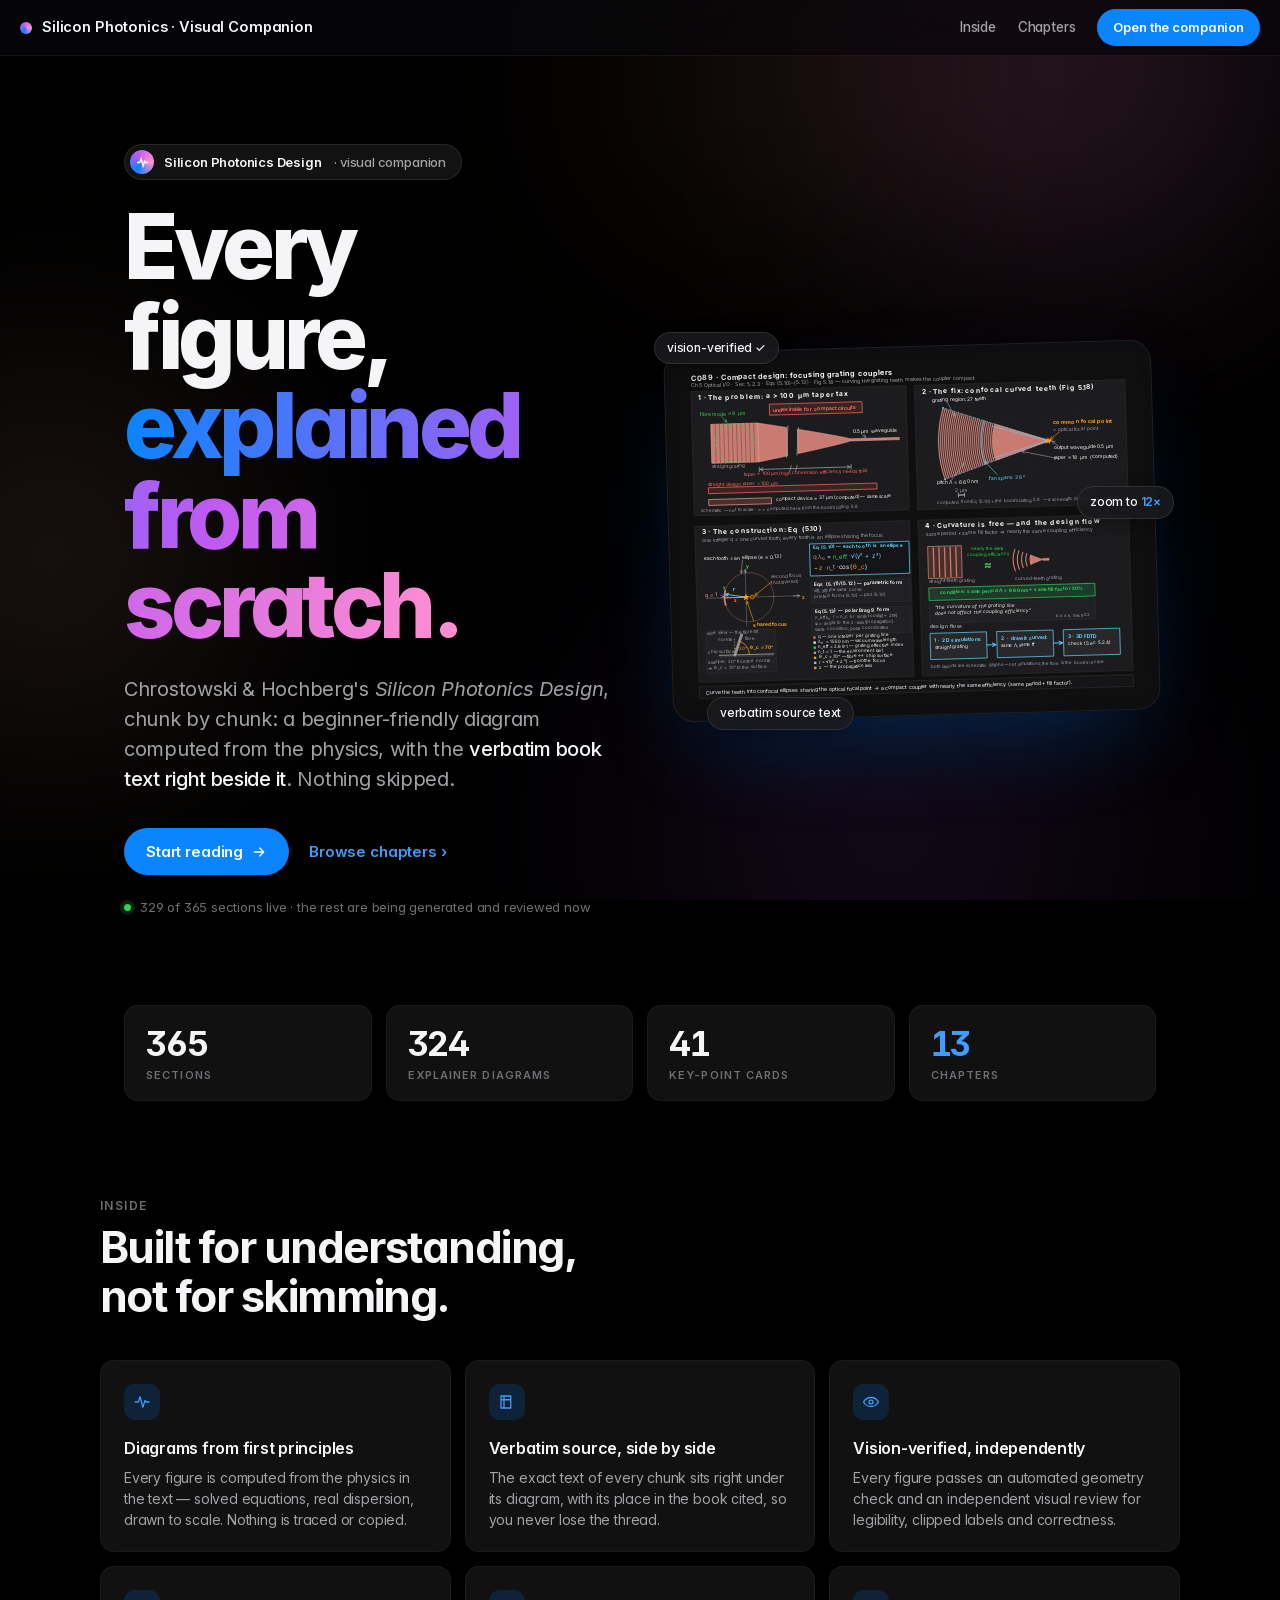
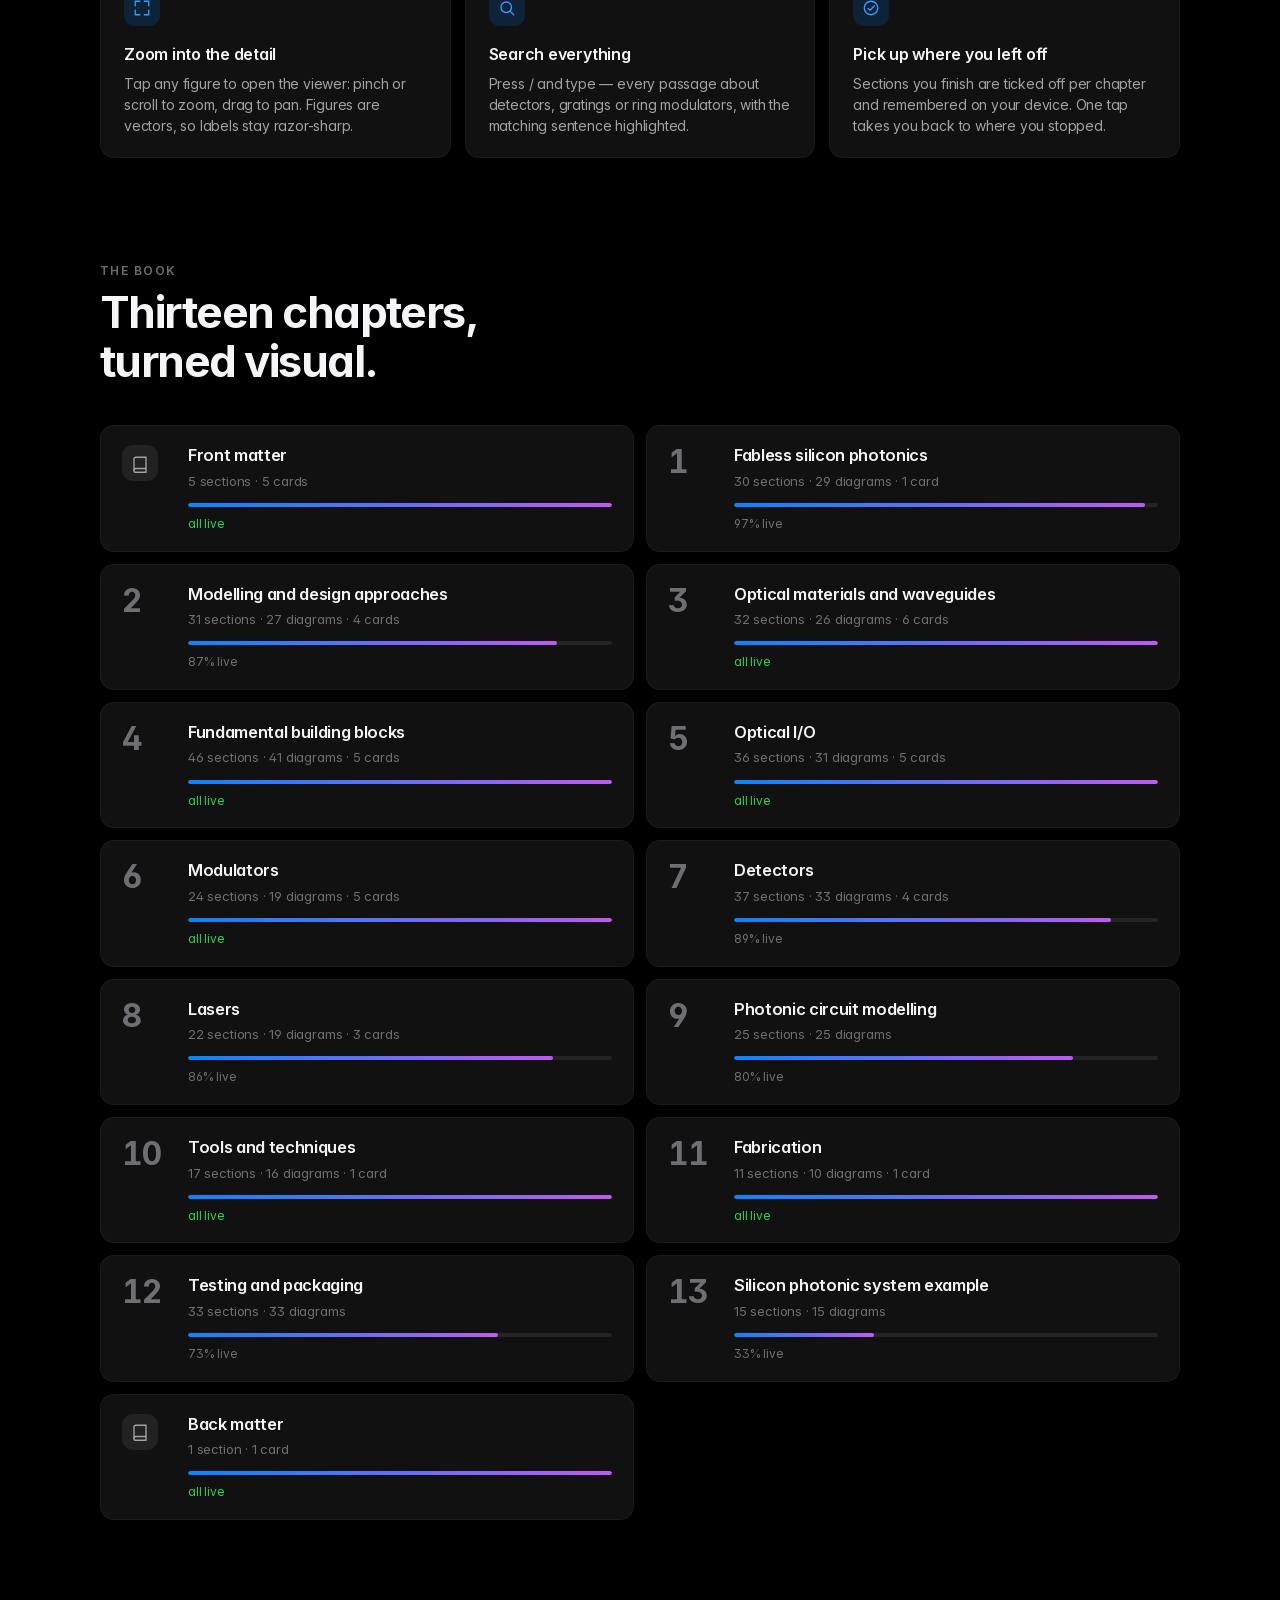
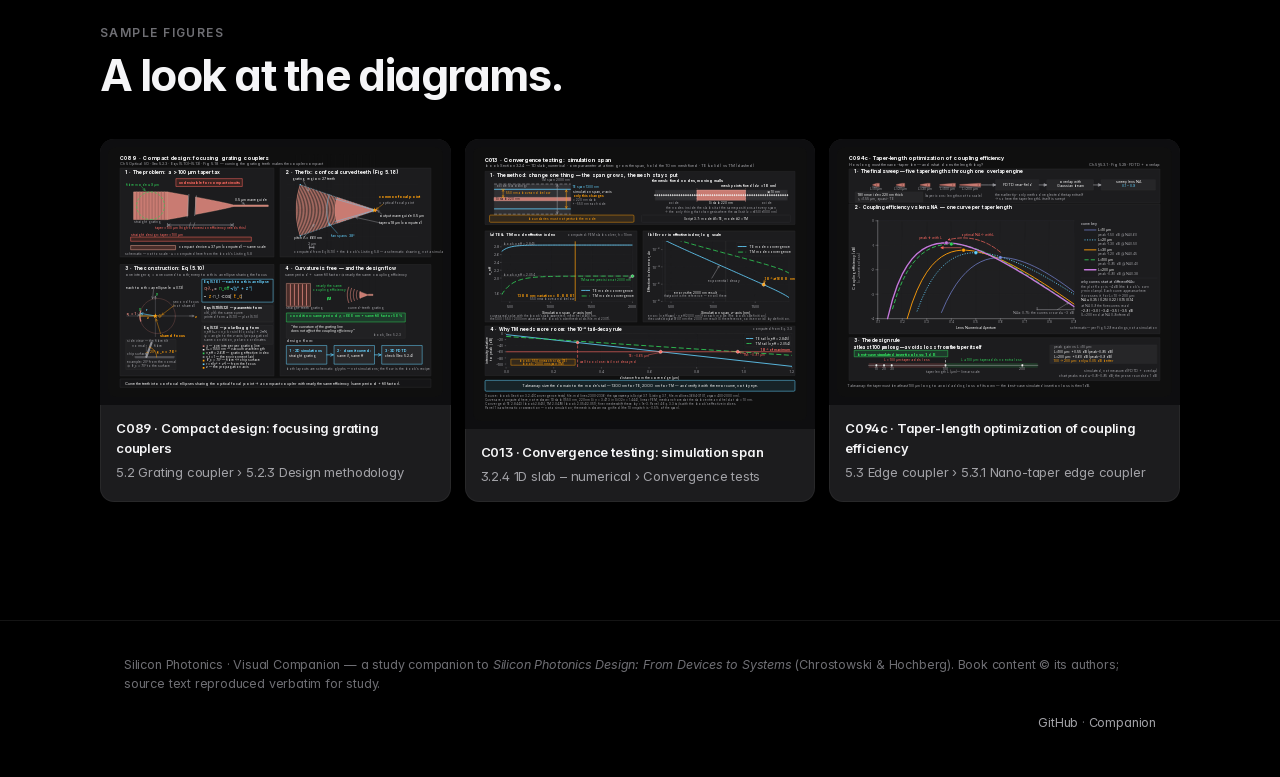
==== commit 75c4b1bf: "Add reviewed sections C416 C422 C427 C431-C433 C438-C440 C450-C452 C454 C456 Co-Authored-By: Claude " ====
--- a/index.html
+++ b/index.html
@@ -37,7 +37,7 @@
         <a class="btn btn-glass" id="resume" href="app.html" hidden>Continue · <span class="rs"></span></a>
         <a class="btn btn-plain" href="#chapters">Browse chapters ›</a>
       </div>
-      <div class="mini"><span class="live-dot"></span>315 of 365 sections live · the rest are being generated and reviewed now</div>
+      <div class="mini"><span class="live-dot"></span>329 of 365 sections live · the rest are being generated and reviewed now</div>
     </div>
     <a class="visual" href="app.html#s-C089" aria-label="Open this figure in the companion"><div class="figfloat"><img src="figs/C089_focusing-grating-couplers.svg" alt="Compact design: focusing grating couplers" width="799" height="597"></div><span class="pill p1">vision-verified ✓</span><span class="pill p2">zoom to <b>12×</b></span><span class="pill p3">verbatim source text</span></a>
   </div>
@@ -45,8 +45,8 @@
 
 <div class="wrap"><div class="stats">
   <div class="st"><b data-count="365">365</b><span>sections</span></div>
-  <div class="st"><b data-count="336">336</b><span>explainer diagrams</span></div>
-  <div class="st"><b data-count="29">29</b><span>key-point cards</span></div>
+  <div class="st"><b data-count="324">324</b><span>explainer diagrams</span></div>
+  <div class="st"><b data-count="41">41</b><span>key-point cards</span></div>
   <div class="st hl"><b data-count="13">13</b><span>chapters</span></div>
 </div></div>
 
@@ -65,19 +65,19 @@
   <div class="kicker reveal">The book</div>
   <h2 class="sect reveal">Thirteen chapters,<br>turned visual.</h2>
   <div class="chgrid"><a class="chcard reveal" href="app.html#s-S1" data-ids="S1 C001 C002 C003 S508 C004 C005"><span class="num ico"><svg viewBox="0 0 24 24" fill="none" stroke="currentColor" stroke-width="1.8" stroke-linecap="round" stroke-linejoin="round"><path d="M4 5.5A2.5 2.5 0 0 1 6.5 3H20v15H6.5A2.5 2.5 0 0 0 4 20.5z"/><path d="M4 20.5A2.5 2.5 0 0 0 6.5 23H20v-5"/></svg></span><div class="body"><div class="name">Front matter</div><div class="meta">5 sections · 5 cards</div><div class="bar"><i style="width:100%"></i></div><div class="foot"><span class="live full">all live</span><span class="mine"></span></div></div></a>
-<a class="chcard reveal" href="app.html#s-C201" data-ids="C201 C202 C203 C204 C205 C206 C207 C208 C209 C210 C211 C212 C213 C214 C215 C216 C217 C218 C219 C220 C221 C222 C223 C224 C225 C226 C227 C228 C229 C230"><span class="num">1</span><div class="body"><div class="name">Fabless silicon photonics</div><div class="meta">30 sections · 30 diagrams</div><div class="bar"><i style="width:97%"></i></div><div class="foot"><span class="live">97% live</span><span class="mine"></span></div></div></a>
-<a class="chcard reveal" href="app.html#s-C241" data-ids="C241 C242 C243 C244 C245 C246 C247 C248 C249 C250 C251 C252 C253 C254 C255 C256 C257 C258 C259 C260 C261 C262 C263 C264 C265 C266 C267 C268 C269 C270 C271"><span class="num">2</span><div class="body"><div class="name">Modelling and design approaches</div><div class="meta">31 sections · 31 diagrams</div><div class="bar"><i style="width:87%"></i></div><div class="foot"><span class="live">87% live</span><span class="mine"></span></div></div></a>
+<a class="chcard reveal" href="app.html#s-C201" data-ids="C201 C202 C203 C204 C205 C206 C207 C208 C209 C210 C211 C212 C213 C214 C215 C216 C217 C218 C219 C220 C221 C222 C223 C224 C225 C226 C227 C228 C229 C230"><span class="num">1</span><div class="body"><div class="name">Fabless silicon photonics</div><div class="meta">30 sections · 29 diagrams · 1 card</div><div class="bar"><i style="width:97%"></i></div><div class="foot"><span class="live">97% live</span><span class="mine"></span></div></div></a>
+<a class="chcard reveal" href="app.html#s-C241" data-ids="C241 C242 C243 C244 C245 C246 C247 C248 C249 C250 C251 C252 C253 C254 C255 C256 C257 C258 C259 C260 C261 C262 C263 C264 C265 C266 C267 C268 C269 C270 C271"><span class="num">2</span><div class="body"><div class="name">Modelling and design approaches</div><div class="meta">31 sections · 27 diagrams · 4 cards</div><div class="bar"><i style="width:87%"></i></div><div class="foot"><span class="live">87% live</span><span class="mine"></span></div></div></a>
 <a class="chcard reveal" href="app.html#s-C006" data-ids="C006 C007a C007b C008 C009 C010a C010b C011 C012 C013 C014 C015 C016 C017 C018 C019 C020a C020b C021 C022 C023 C024 C025 C026 C027 C028a C028b S3457 C029 C030 C031 C032 S4214 C033"><span class="num">3</span><div class="body"><div class="name">Optical materials and waveguides</div><div class="meta">32 sections · 26 diagrams · 6 cards</div><div class="bar"><i style="width:100%"></i></div><div class="foot"><span class="live full">all live</span><span class="mine"></span></div></div></a>
 <a class="chcard reveal" href="app.html#s-C034" data-ids="C034 C035 C036a C036b C036c C037 C038 C039 C040 C041a C041b C042 C043 C044 C045 C046 C047 C048 C049 C050 C051 C052 C281 C053 C054 C055 C056 C057 C058 C059a C059b C059c C060 C061 C062 C063 C064 C065 C066 C067 C068 C069 C070 C071 C072 S7376 C073"><span class="num">4</span><div class="body"><div class="name">Fundamental building blocks</div><div class="meta">46 sections · 41 diagrams · 5 cards</div><div class="bar"><i style="width:100%"></i></div><div class="foot"><span class="live full">all live</span><span class="mine"></span></div></div></a>
 <a class="chcard reveal" href="app.html#s-C074" data-ids="C074 C075 C076 C077 C078 C079 C080 C081 C082 C083 C084 C085a C085b C086 C087a C087b C088 C089 C090a C090b C091 C092 C093a C093b C094a C094b C094c C095 C096 C097 C098 C099 S8811 C100 C101 C102 S9932 C103"><span class="num">5</span><div class="body"><div class="name">Optical I/O</div><div class="meta">36 sections · 31 diagrams · 5 cards</div><div class="bar"><i style="width:100%"></i></div><div class="foot"><span class="live full">all live</span><span class="mine"></span></div></div></a>
 <a class="chcard reveal" href="app.html#s-C104" data-ids="C104 C105 C106 C107 C108 C109 C110 C111 C112 C113 C114 C115a C115b C116 C117 C118a C118b C118c C119 C120 S11261 C121 C122 C123 S12219 C124"><span class="num">6</span><div class="body"><div class="name">Modulators</div><div class="meta">24 sections · 19 diagrams · 5 cards</div><div class="bar"><i style="width:100%"></i></div><div class="foot"><span class="live full">all live</span><span class="mine"></span></div></div></a>
-<a class="chcard reveal" href="app.html#s-C290" data-ids="C290 C291 C292 C293 C294 C295 C296 C297 C298 C299 C300 C301 C302 C303 C304 C305 C306 C307 C308 C309 C310 C311 C312 C313 C314 C315 C316 C317 C318 C319 C320 C321 C322 C323 C324 C325 C326"><span class="num">7</span><div class="body"><div class="name">Detectors</div><div class="meta">37 sections · 37 diagrams</div><div class="bar"><i style="width:89%"></i></div><div class="foot"><span class="live">89% live</span><span class="mine"></span></div></div></a>
-<a class="chcard reveal" href="app.html#s-C330" data-ids="C330 C331 C332 C333 C334 C335 C336 C337 C338 C339 C340 C341 C342 C343 C344 C345 C346 C347 C348 C349 C350 C351"><span class="num">8</span><div class="body"><div class="name">Lasers</div><div class="meta">22 sections · 22 diagrams</div><div class="bar"><i style="width:86%"></i></div><div class="foot"><span class="live">86% live</span><span class="mine"></span></div></div></a>
+<a class="chcard reveal" href="app.html#s-C290" data-ids="C290 C291 C292 C293 C294 C295 C296 C297 C298 C299 C300 C301 C302 C303 C304 C305 C306 C307 C308 C309 C310 C311 C312 C313 C314 C315 C316 C317 C318 C319 C320 C321 C322 C323 C324 C325 C326"><span class="num">7</span><div class="body"><div class="name">Detectors</div><div class="meta">37 sections · 33 diagrams · 4 cards</div><div class="bar"><i style="width:89%"></i></div><div class="foot"><span class="live">89% live</span><span class="mine"></span></div></div></a>
+<a class="chcard reveal" href="app.html#s-C330" data-ids="C330 C331 C332 C333 C334 C335 C336 C337 C338 C339 C340 C341 C342 C343 C344 C345 C346 C347 C348 C349 C350 C351"><span class="num">8</span><div class="body"><div class="name">Lasers</div><div class="meta">22 sections · 19 diagrams · 3 cards</div><div class="bar"><i style="width:86%"></i></div><div class="foot"><span class="live">86% live</span><span class="mine"></span></div></div></a>
 <a class="chcard reveal" href="app.html#s-C370" data-ids="C370 C371 C372 C373 C374 C375 C376 C377 C378 C379 C380 C381 C382 C383 C384 C385 C386 C387 C388 C389 C390 C391 C392 C393 C394"><span class="num">9</span><div class="body"><div class="name">Photonic circuit modelling</div><div class="meta">25 sections · 25 diagrams</div><div class="bar"><i style="width:80%"></i></div><div class="foot"><span class="live">80% live</span><span class="mine"></span></div></div></a>
 <a class="chcard reveal" href="app.html#s-C125a" data-ids="C125a C125b C126 C127 C128 S16036 C129 C130 C131 C132 C133 C134 C135 C136 C137 C138 C139 S16831 C140"><span class="num">10</span><div class="body"><div class="name">Tools and techniques</div><div class="meta">17 sections · 16 diagrams · 1 card</div><div class="bar"><i style="width:100%"></i></div><div class="foot"><span class="live full">all live</span><span class="mine"></span></div></div></a>
 <a class="chcard reveal" href="app.html#s-C141" data-ids="C141 C142 C143 C144 C145 C146a C146b C147 C148 C149 C150"><span class="num">11</span><div class="body"><div class="name">Fabrication</div><div class="meta">11 sections · 10 diagrams · 1 card</div><div class="bar"><i style="width:100%"></i></div><div class="foot"><span class="live full">all live</span><span class="mine"></span></div></div></a>
-<a class="chcard reveal" href="app.html#s-C410" data-ids="C410 C411 C412 C413 C414 C415 C416 C417 C418 C419 C420 C421 C422 C423 C424 C425 C426 C427 C428 C429 C430 C431 C432 C433 C434 C435 C436 C437 C438 C439 C440 C441 C442"><span class="num">12</span><div class="body"><div class="name">Testing and packaging</div><div class="meta">33 sections · 33 diagrams</div><div class="bar"><i style="width:45%"></i></div><div class="foot"><span class="live">45% live</span><span class="mine"></span></div></div></a>
-<a class="chcard reveal" href="app.html#s-C450" data-ids="C450 C451 C452 C453 C454 C455 C456 C457 C458 C459 C460 C461 C462 C463 C464"><span class="num">13</span><div class="body"><div class="name">Silicon photonic system example</div><div class="meta">15 sections · 15 diagrams</div><div class="bar"><i style="width:0%"></i></div><div class="foot"><span class="live">in production</span><span class="mine"></span></div></div></a>
+<a class="chcard reveal" href="app.html#s-C410" data-ids="C410 C411 C412 C413 C414 C415 C416 C417 C418 C419 C420 C421 C422 C423 C424 C425 C426 C427 C428 C429 C430 C431 C432 C433 C434 C435 C436 C437 C438 C439 C440 C441 C442"><span class="num">12</span><div class="body"><div class="name">Testing and packaging</div><div class="meta">33 sections · 33 diagrams</div><div class="bar"><i style="width:73%"></i></div><div class="foot"><span class="live">73% live</span><span class="mine"></span></div></div></a>
+<a class="chcard reveal" href="app.html#s-C450" data-ids="C450 C451 C452 C453 C454 C455 C456 C457 C458 C459 C460 C461 C462 C463 C464"><span class="num">13</span><div class="body"><div class="name">Silicon photonic system example</div><div class="meta">15 sections · 15 diagrams</div><div class="bar"><i style="width:33%"></i></div><div class="foot"><span class="live">33% live</span><span class="mine"></span></div></div></a>
 <a class="chcard reveal" href="app.html#s-C151" data-ids="C151"><span class="num ico"><svg viewBox="0 0 24 24" fill="none" stroke="currentColor" stroke-width="1.8" stroke-linecap="round" stroke-linejoin="round"><path d="M4 5.5A2.5 2.5 0 0 1 6.5 3H20v15H6.5A2.5 2.5 0 0 0 4 20.5z"/><path d="M4 20.5A2.5 2.5 0 0 0 6.5 23H20v-5"/></svg></span><div class="body"><div class="name">Back matter</div><div class="meta">1 section · 1 card</div><div class="bar"><i style="width:100%"></i></div><div class="foot"><span class="live full">all live</span><span class="mine"></span></div></div></a></div>
 </section>
 
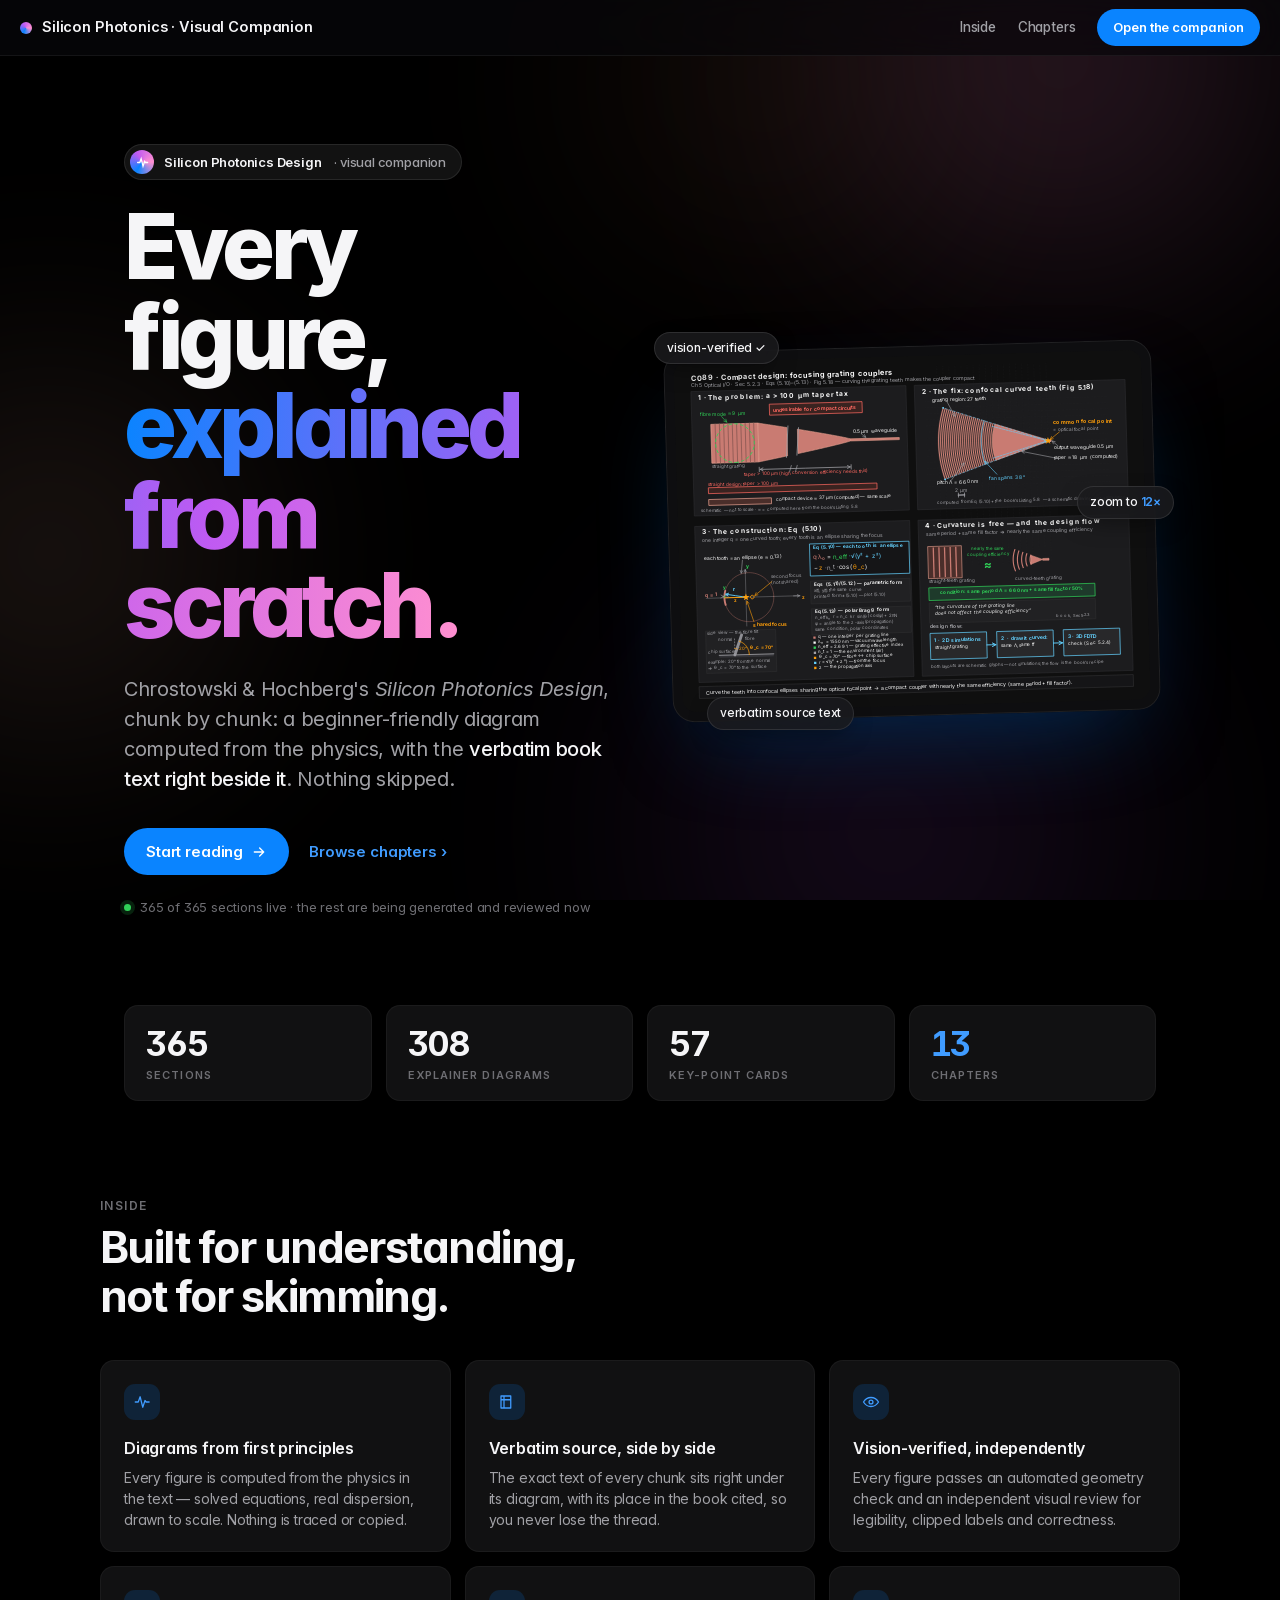
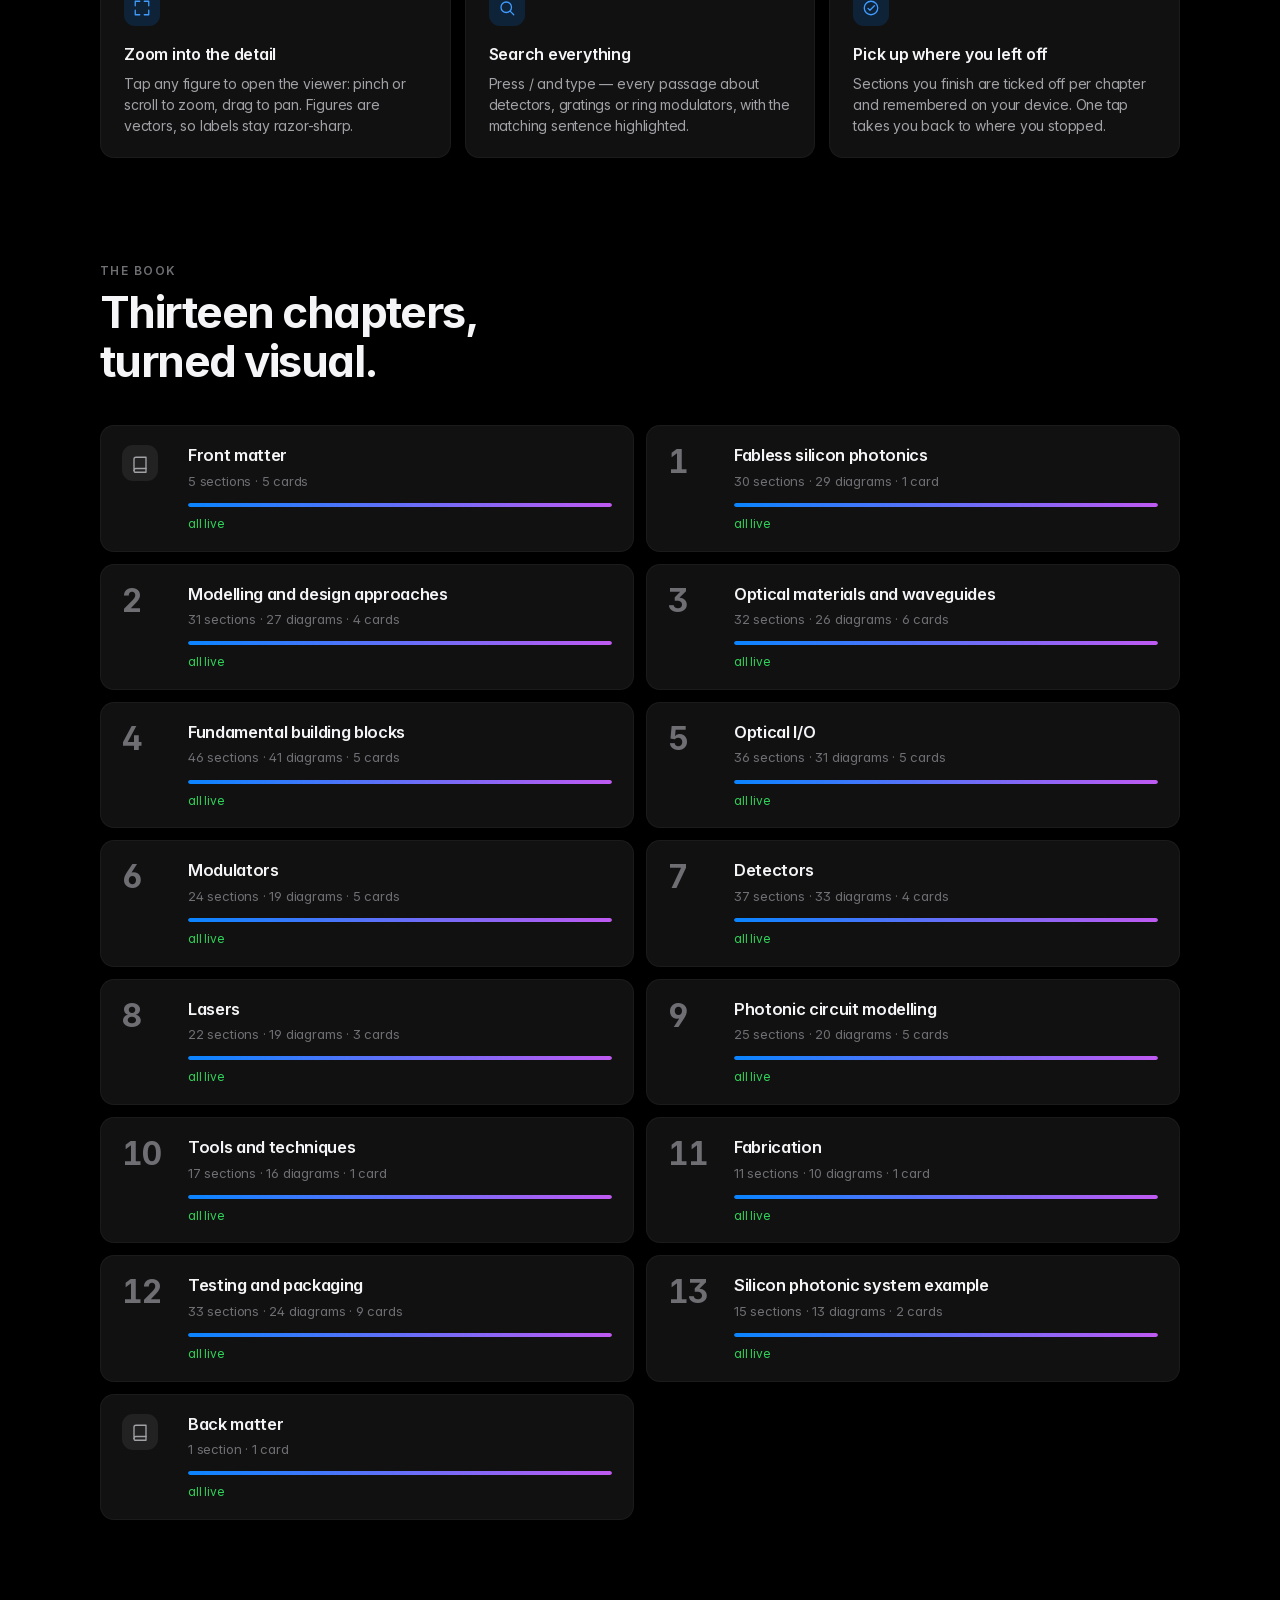
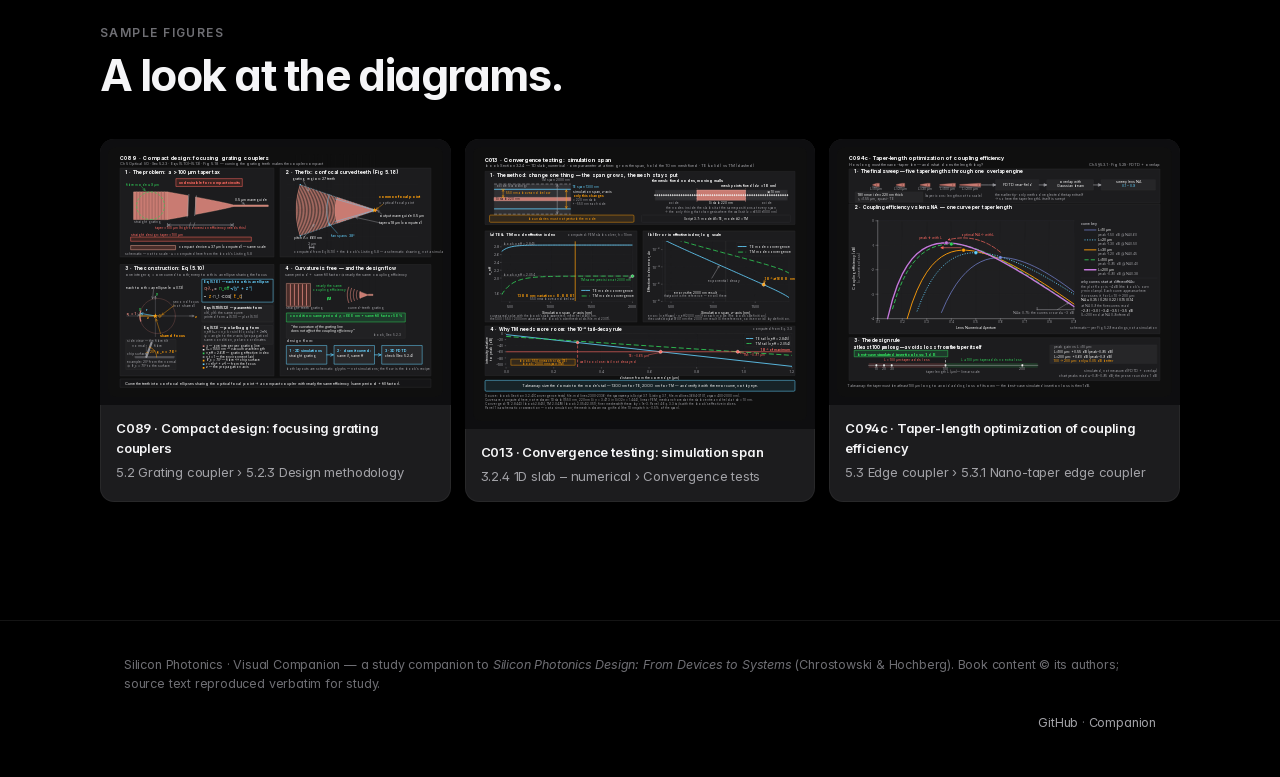
==== commit a3ae61a0: "All 365 sections live: final Chapter 8-13 figures and key-points cards Co-Authored-By: Claude Opus 5" ====
--- a/index.html
+++ b/index.html
@@ -37,7 +37,7 @@
         <a class="btn btn-glass" id="resume" href="app.html" hidden>Continue · <span class="rs"></span></a>
         <a class="btn btn-plain" href="#chapters">Browse chapters ›</a>
       </div>
-      <div class="mini"><span class="live-dot"></span>329 of 365 sections live · the rest are being generated and reviewed now</div>
+      <div class="mini"><span class="live-dot"></span>365 of 365 sections live · the rest are being generated and reviewed now</div>
     </div>
     <a class="visual" href="app.html#s-C089" aria-label="Open this figure in the companion"><div class="figfloat"><img src="figs/C089_focusing-grating-couplers.svg" alt="Compact design: focusing grating couplers" width="799" height="597"></div><span class="pill p1">vision-verified ✓</span><span class="pill p2">zoom to <b>12×</b></span><span class="pill p3">verbatim source text</span></a>
   </div>
@@ -45,8 +45,8 @@
 
 <div class="wrap"><div class="stats">
   <div class="st"><b data-count="365">365</b><span>sections</span></div>
-  <div class="st"><b data-count="324">324</b><span>explainer diagrams</span></div>
-  <div class="st"><b data-count="41">41</b><span>key-point cards</span></div>
+  <div class="st"><b data-count="308">308</b><span>explainer diagrams</span></div>
+  <div class="st"><b data-count="57">57</b><span>key-point cards</span></div>
   <div class="st hl"><b data-count="13">13</b><span>chapters</span></div>
 </div></div>
 
@@ -65,19 +65,19 @@
   <div class="kicker reveal">The book</div>
   <h2 class="sect reveal">Thirteen chapters,<br>turned visual.</h2>
   <div class="chgrid"><a class="chcard reveal" href="app.html#s-S1" data-ids="S1 C001 C002 C003 S508 C004 C005"><span class="num ico"><svg viewBox="0 0 24 24" fill="none" stroke="currentColor" stroke-width="1.8" stroke-linecap="round" stroke-linejoin="round"><path d="M4 5.5A2.5 2.5 0 0 1 6.5 3H20v15H6.5A2.5 2.5 0 0 0 4 20.5z"/><path d="M4 20.5A2.5 2.5 0 0 0 6.5 23H20v-5"/></svg></span><div class="body"><div class="name">Front matter</div><div class="meta">5 sections · 5 cards</div><div class="bar"><i style="width:100%"></i></div><div class="foot"><span class="live full">all live</span><span class="mine"></span></div></div></a>
-<a class="chcard reveal" href="app.html#s-C201" data-ids="C201 C202 C203 C204 C205 C206 C207 C208 C209 C210 C211 C212 C213 C214 C215 C216 C217 C218 C219 C220 C221 C222 C223 C224 C225 C226 C227 C228 C229 C230"><span class="num">1</span><div class="body"><div class="name">Fabless silicon photonics</div><div class="meta">30 sections · 29 diagrams · 1 card</div><div class="bar"><i style="width:97%"></i></div><div class="foot"><span class="live">97% live</span><span class="mine"></span></div></div></a>
-<a class="chcard reveal" href="app.html#s-C241" data-ids="C241 C242 C243 C244 C245 C246 C247 C248 C249 C250 C251 C252 C253 C254 C255 C256 C257 C258 C259 C260 C261 C262 C263 C264 C265 C266 C267 C268 C269 C270 C271"><span class="num">2</span><div class="body"><div class="name">Modelling and design approaches</div><div class="meta">31 sections · 27 diagrams · 4 cards</div><div class="bar"><i style="width:87%"></i></div><div class="foot"><span class="live">87% live</span><span class="mine"></span></div></div></a>
+<a class="chcard reveal" href="app.html#s-C201" data-ids="C201 C202 C203 C204 C205 C206 C207 C208 C209 C210 C211 C212 C213 C214 C215 C216 C217 C218 C219 C220 C221 C222 C223 C224 C225 C226 C227 C228 C229 C230"><span class="num">1</span><div class="body"><div class="name">Fabless silicon photonics</div><div class="meta">30 sections · 29 diagrams · 1 card</div><div class="bar"><i style="width:100%"></i></div><div class="foot"><span class="live full">all live</span><span class="mine"></span></div></div></a>
+<a class="chcard reveal" href="app.html#s-C241" data-ids="C241 C242 C243 C244 C245 C246 C247 C248 C249 C250 C251 C252 C253 C254 C255 C256 C257 C258 C259 C260 C261 C262 C263 C264 C265 C266 C267 C268 C269 C270 C271"><span class="num">2</span><div class="body"><div class="name">Modelling and design approaches</div><div class="meta">31 sections · 27 diagrams · 4 cards</div><div class="bar"><i style="width:100%"></i></div><div class="foot"><span class="live full">all live</span><span class="mine"></span></div></div></a>
 <a class="chcard reveal" href="app.html#s-C006" data-ids="C006 C007a C007b C008 C009 C010a C010b C011 C012 C013 C014 C015 C016 C017 C018 C019 C020a C020b C021 C022 C023 C024 C025 C026 C027 C028a C028b S3457 C029 C030 C031 C032 S4214 C033"><span class="num">3</span><div class="body"><div class="name">Optical materials and waveguides</div><div class="meta">32 sections · 26 diagrams · 6 cards</div><div class="bar"><i style="width:100%"></i></div><div class="foot"><span class="live full">all live</span><span class="mine"></span></div></div></a>
 <a class="chcard reveal" href="app.html#s-C034" data-ids="C034 C035 C036a C036b C036c C037 C038 C039 C040 C041a C041b C042 C043 C044 C045 C046 C047 C048 C049 C050 C051 C052 C281 C053 C054 C055 C056 C057 C058 C059a C059b C059c C060 C061 C062 C063 C064 C065 C066 C067 C068 C069 C070 C071 C072 S7376 C073"><span class="num">4</span><div class="body"><div class="name">Fundamental building blocks</div><div class="meta">46 sections · 41 diagrams · 5 cards</div><div class="bar"><i style="width:100%"></i></div><div class="foot"><span class="live full">all live</span><span class="mine"></span></div></div></a>
 <a class="chcard reveal" href="app.html#s-C074" data-ids="C074 C075 C076 C077 C078 C079 C080 C081 C082 C083 C084 C085a C085b C086 C087a C087b C088 C089 C090a C090b C091 C092 C093a C093b C094a C094b C094c C095 C096 C097 C098 C099 S8811 C100 C101 C102 S9932 C103"><span class="num">5</span><div class="body"><div class="name">Optical I/O</div><div class="meta">36 sections · 31 diagrams · 5 cards</div><div class="bar"><i style="width:100%"></i></div><div class="foot"><span class="live full">all live</span><span class="mine"></span></div></div></a>
 <a class="chcard reveal" href="app.html#s-C104" data-ids="C104 C105 C106 C107 C108 C109 C110 C111 C112 C113 C114 C115a C115b C116 C117 C118a C118b C118c C119 C120 S11261 C121 C122 C123 S12219 C124"><span class="num">6</span><div class="body"><div class="name">Modulators</div><div class="meta">24 sections · 19 diagrams · 5 cards</div><div class="bar"><i style="width:100%"></i></div><div class="foot"><span class="live full">all live</span><span class="mine"></span></div></div></a>
-<a class="chcard reveal" href="app.html#s-C290" data-ids="C290 C291 C292 C293 C294 C295 C296 C297 C298 C299 C300 C301 C302 C303 C304 C305 C306 C307 C308 C309 C310 C311 C312 C313 C314 C315 C316 C317 C318 C319 C320 C321 C322 C323 C324 C325 C326"><span class="num">7</span><div class="body"><div class="name">Detectors</div><div class="meta">37 sections · 33 diagrams · 4 cards</div><div class="bar"><i style="width:89%"></i></div><div class="foot"><span class="live">89% live</span><span class="mine"></span></div></div></a>
-<a class="chcard reveal" href="app.html#s-C330" data-ids="C330 C331 C332 C333 C334 C335 C336 C337 C338 C339 C340 C341 C342 C343 C344 C345 C346 C347 C348 C349 C350 C351"><span class="num">8</span><div class="body"><div class="name">Lasers</div><div class="meta">22 sections · 19 diagrams · 3 cards</div><div class="bar"><i style="width:86%"></i></div><div class="foot"><span class="live">86% live</span><span class="mine"></span></div></div></a>
-<a class="chcard reveal" href="app.html#s-C370" data-ids="C370 C371 C372 C373 C374 C375 C376 C377 C378 C379 C380 C381 C382 C383 C384 C385 C386 C387 C388 C389 C390 C391 C392 C393 C394"><span class="num">9</span><div class="body"><div class="name">Photonic circuit modelling</div><div class="meta">25 sections · 25 diagrams</div><div class="bar"><i style="width:80%"></i></div><div class="foot"><span class="live">80% live</span><span class="mine"></span></div></div></a>
+<a class="chcard reveal" href="app.html#s-C290" data-ids="C290 C291 C292 C293 C294 C295 C296 C297 C298 C299 C300 C301 C302 C303 C304 C305 C306 C307 C308 C309 C310 C311 C312 C313 C314 C315 C316 C317 C318 C319 C320 C321 C322 C323 C324 C325 C326"><span class="num">7</span><div class="body"><div class="name">Detectors</div><div class="meta">37 sections · 33 diagrams · 4 cards</div><div class="bar"><i style="width:100%"></i></div><div class="foot"><span class="live full">all live</span><span class="mine"></span></div></div></a>
+<a class="chcard reveal" href="app.html#s-C330" data-ids="C330 C331 C332 C333 C334 C335 C336 C337 C338 C339 C340 C341 C342 C343 C344 C345 C346 C347 C348 C349 C350 C351"><span class="num">8</span><div class="body"><div class="name">Lasers</div><div class="meta">22 sections · 19 diagrams · 3 cards</div><div class="bar"><i style="width:100%"></i></div><div class="foot"><span class="live full">all live</span><span class="mine"></span></div></div></a>
+<a class="chcard reveal" href="app.html#s-C370" data-ids="C370 C371 C372 C373 C374 C375 C376 C377 C378 C379 C380 C381 C382 C383 C384 C385 C386 C387 C388 C389 C390 C391 C392 C393 C394"><span class="num">9</span><div class="body"><div class="name">Photonic circuit modelling</div><div class="meta">25 sections · 20 diagrams · 5 cards</div><div class="bar"><i style="width:100%"></i></div><div class="foot"><span class="live full">all live</span><span class="mine"></span></div></div></a>
 <a class="chcard reveal" href="app.html#s-C125a" data-ids="C125a C125b C126 C127 C128 S16036 C129 C130 C131 C132 C133 C134 C135 C136 C137 C138 C139 S16831 C140"><span class="num">10</span><div class="body"><div class="name">Tools and techniques</div><div class="meta">17 sections · 16 diagrams · 1 card</div><div class="bar"><i style="width:100%"></i></div><div class="foot"><span class="live full">all live</span><span class="mine"></span></div></div></a>
 <a class="chcard reveal" href="app.html#s-C141" data-ids="C141 C142 C143 C144 C145 C146a C146b C147 C148 C149 C150"><span class="num">11</span><div class="body"><div class="name">Fabrication</div><div class="meta">11 sections · 10 diagrams · 1 card</div><div class="bar"><i style="width:100%"></i></div><div class="foot"><span class="live full">all live</span><span class="mine"></span></div></div></a>
-<a class="chcard reveal" href="app.html#s-C410" data-ids="C410 C411 C412 C413 C414 C415 C416 C417 C418 C419 C420 C421 C422 C423 C424 C425 C426 C427 C428 C429 C430 C431 C432 C433 C434 C435 C436 C437 C438 C439 C440 C441 C442"><span class="num">12</span><div class="body"><div class="name">Testing and packaging</div><div class="meta">33 sections · 33 diagrams</div><div class="bar"><i style="width:73%"></i></div><div class="foot"><span class="live">73% live</span><span class="mine"></span></div></div></a>
-<a class="chcard reveal" href="app.html#s-C450" data-ids="C450 C451 C452 C453 C454 C455 C456 C457 C458 C459 C460 C461 C462 C463 C464"><span class="num">13</span><div class="body"><div class="name">Silicon photonic system example</div><div class="meta">15 sections · 15 diagrams</div><div class="bar"><i style="width:33%"></i></div><div class="foot"><span class="live">33% live</span><span class="mine"></span></div></div></a>
+<a class="chcard reveal" href="app.html#s-C410" data-ids="C410 C411 C412 C413 C414 C415 C416 C417 C418 C419 C420 C421 C422 C423 C424 C425 C426 C427 C428 C429 C430 C431 C432 C433 C434 C435 C436 C437 C438 C439 C440 C441 C442"><span class="num">12</span><div class="body"><div class="name">Testing and packaging</div><div class="meta">33 sections · 24 diagrams · 9 cards</div><div class="bar"><i style="width:100%"></i></div><div class="foot"><span class="live full">all live</span><span class="mine"></span></div></div></a>
+<a class="chcard reveal" href="app.html#s-C450" data-ids="C450 C451 C452 C453 C454 C455 C456 C457 C458 C459 C460 C461 C462 C463 C464"><span class="num">13</span><div class="body"><div class="name">Silicon photonic system example</div><div class="meta">15 sections · 13 diagrams · 2 cards</div><div class="bar"><i style="width:100%"></i></div><div class="foot"><span class="live full">all live</span><span class="mine"></span></div></div></a>
 <a class="chcard reveal" href="app.html#s-C151" data-ids="C151"><span class="num ico"><svg viewBox="0 0 24 24" fill="none" stroke="currentColor" stroke-width="1.8" stroke-linecap="round" stroke-linejoin="round"><path d="M4 5.5A2.5 2.5 0 0 1 6.5 3H20v15H6.5A2.5 2.5 0 0 0 4 20.5z"/><path d="M4 20.5A2.5 2.5 0 0 0 6.5 23H20v-5"/></svg></span><div class="body"><div class="name">Back matter</div><div class="meta">1 section · 1 card</div><div class="bar"><i style="width:100%"></i></div><div class="foot"><span class="live full">all live</span><span class="mine"></span></div></div></a></div>
 </section>
 
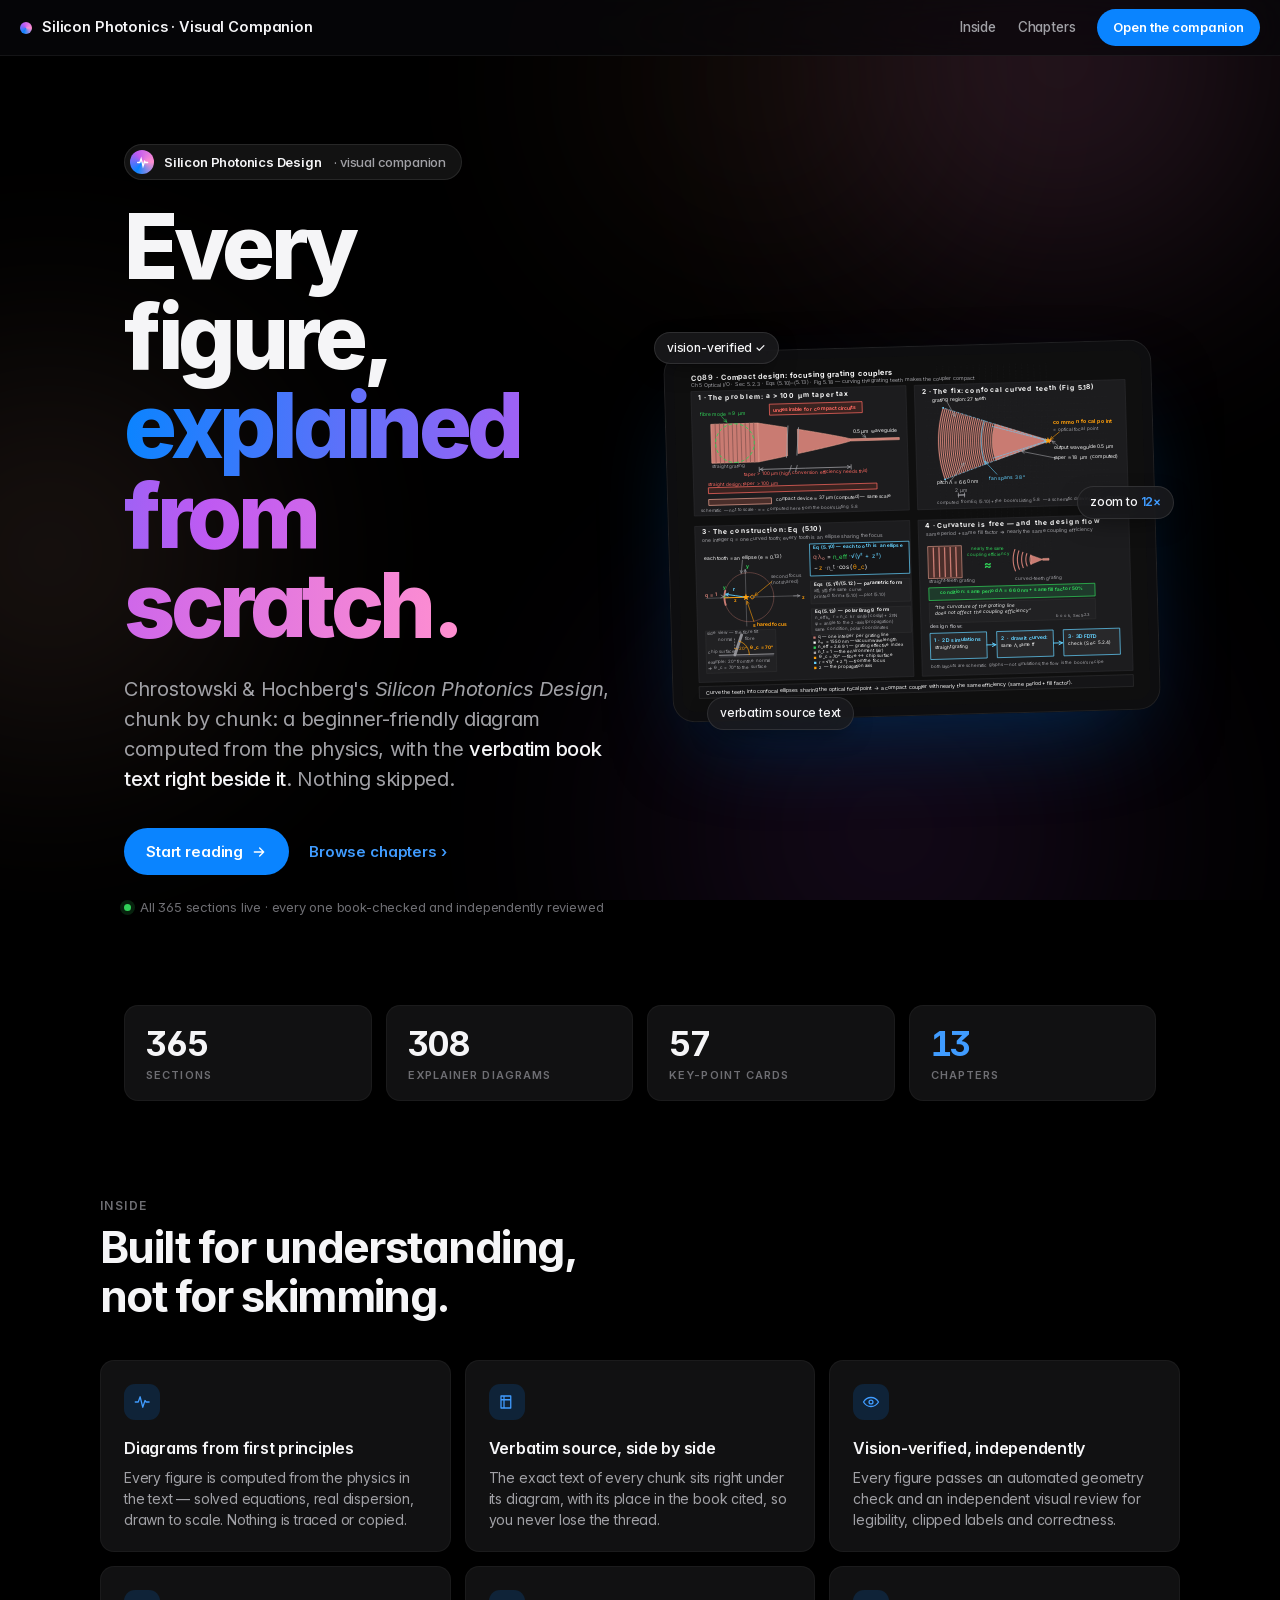
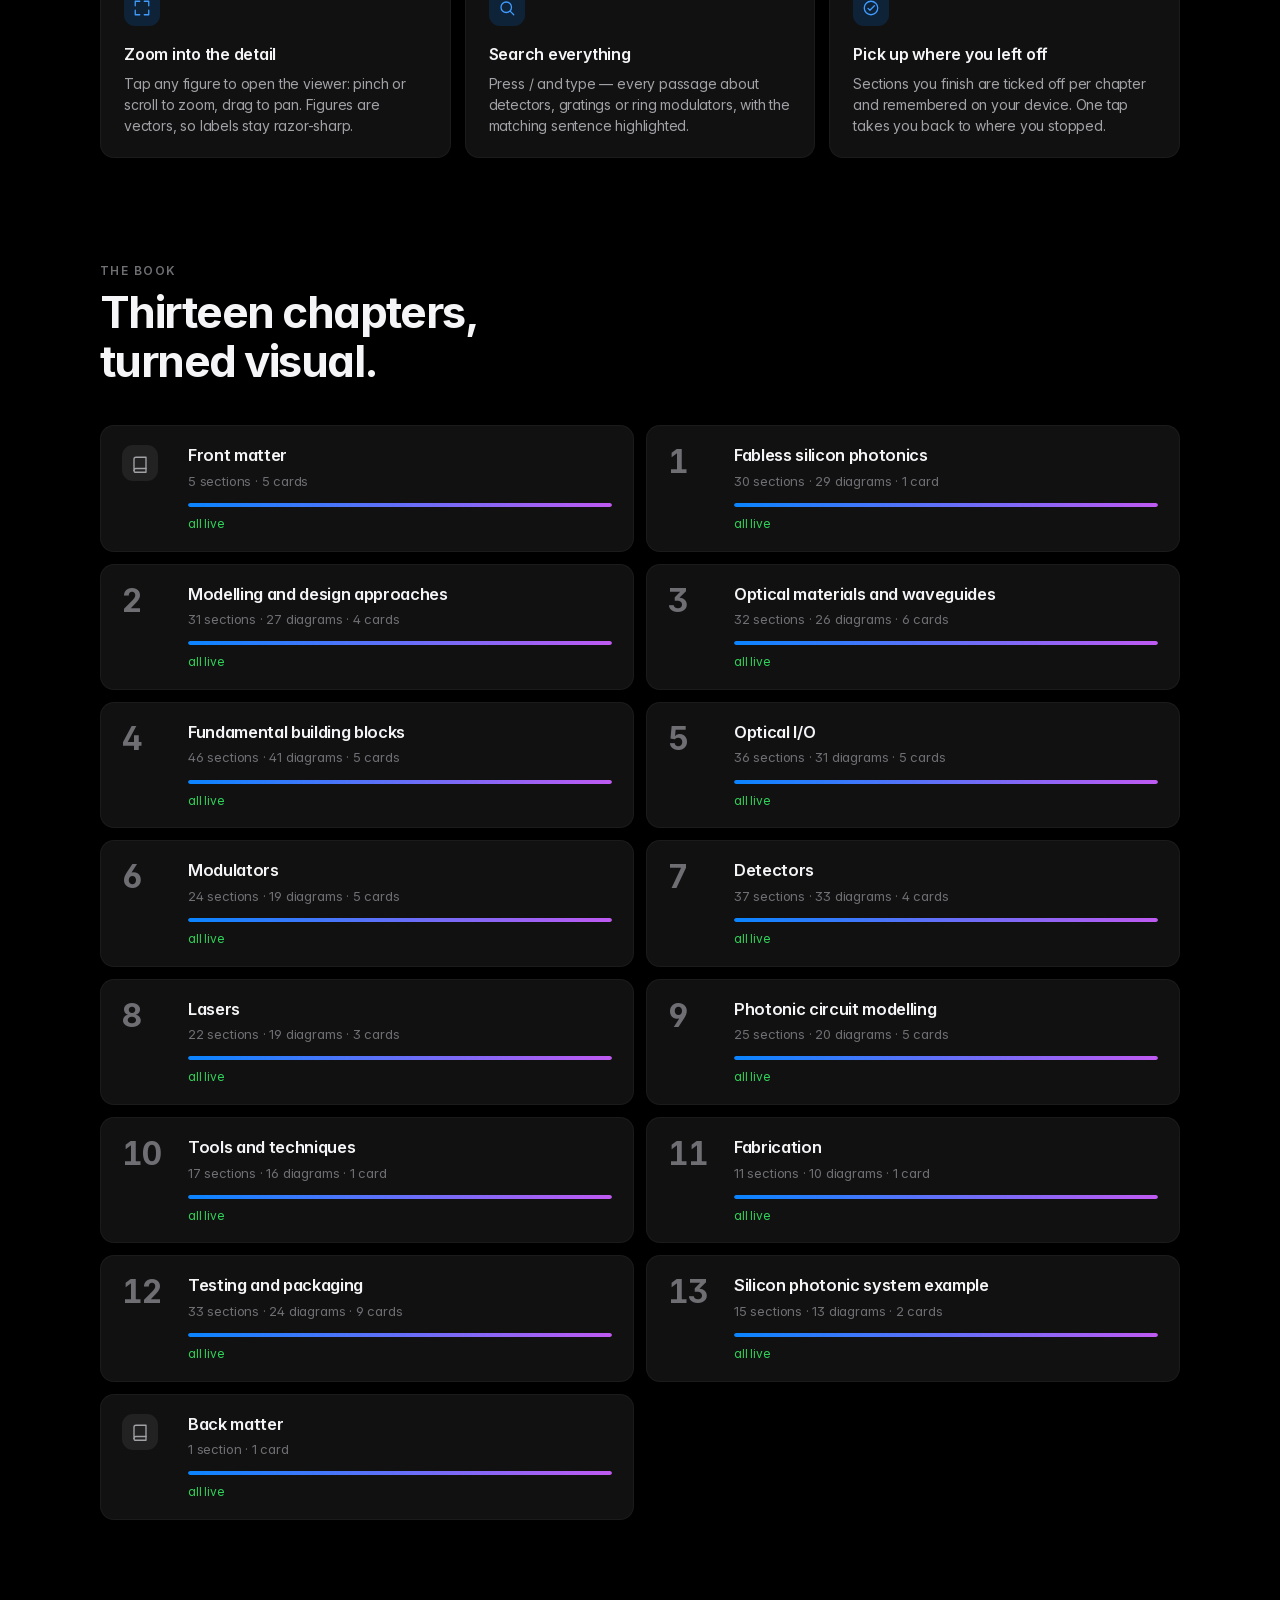
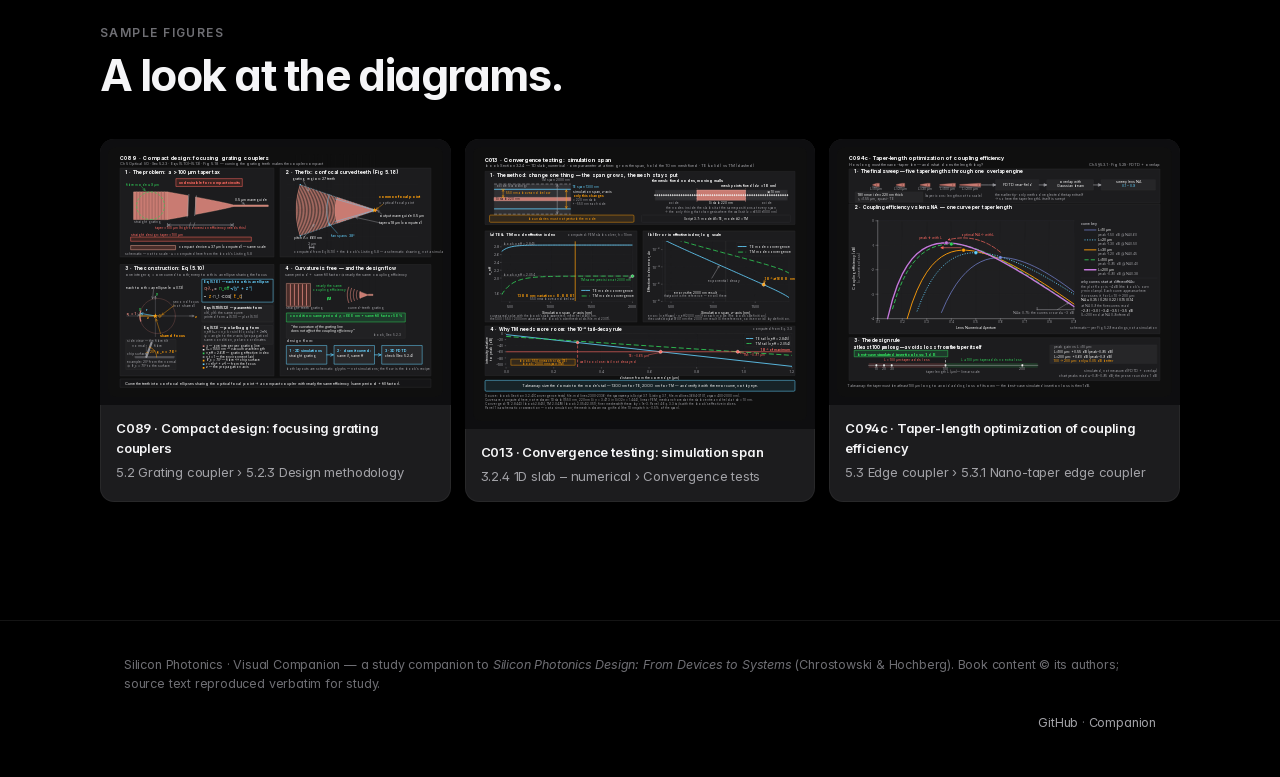
==== commit c98e4c4a: "Landing: note that all sections are live Co-Authored-By: Claude Opus 5.5 (1M context) <noreply@anthr" ====
--- a/index.html
+++ b/index.html
@@ -37,7 +37,7 @@
         <a class="btn btn-glass" id="resume" href="app.html" hidden>Continue · <span class="rs"></span></a>
         <a class="btn btn-plain" href="#chapters">Browse chapters ›</a>
       </div>
-      <div class="mini"><span class="live-dot"></span>365 of 365 sections live · the rest are being generated and reviewed now</div>
+      <div class="mini"><span class="live-dot"></span>All 365 sections live · every one book-checked and independently reviewed</div>
     </div>
     <a class="visual" href="app.html#s-C089" aria-label="Open this figure in the companion"><div class="figfloat"><img src="figs/C089_focusing-grating-couplers.svg" alt="Compact design: focusing grating couplers" width="799" height="597"></div><span class="pill p1">vision-verified ✓</span><span class="pill p2">zoom to <b>12×</b></span><span class="pill p3">verbatim source text</span></a>
   </div>
